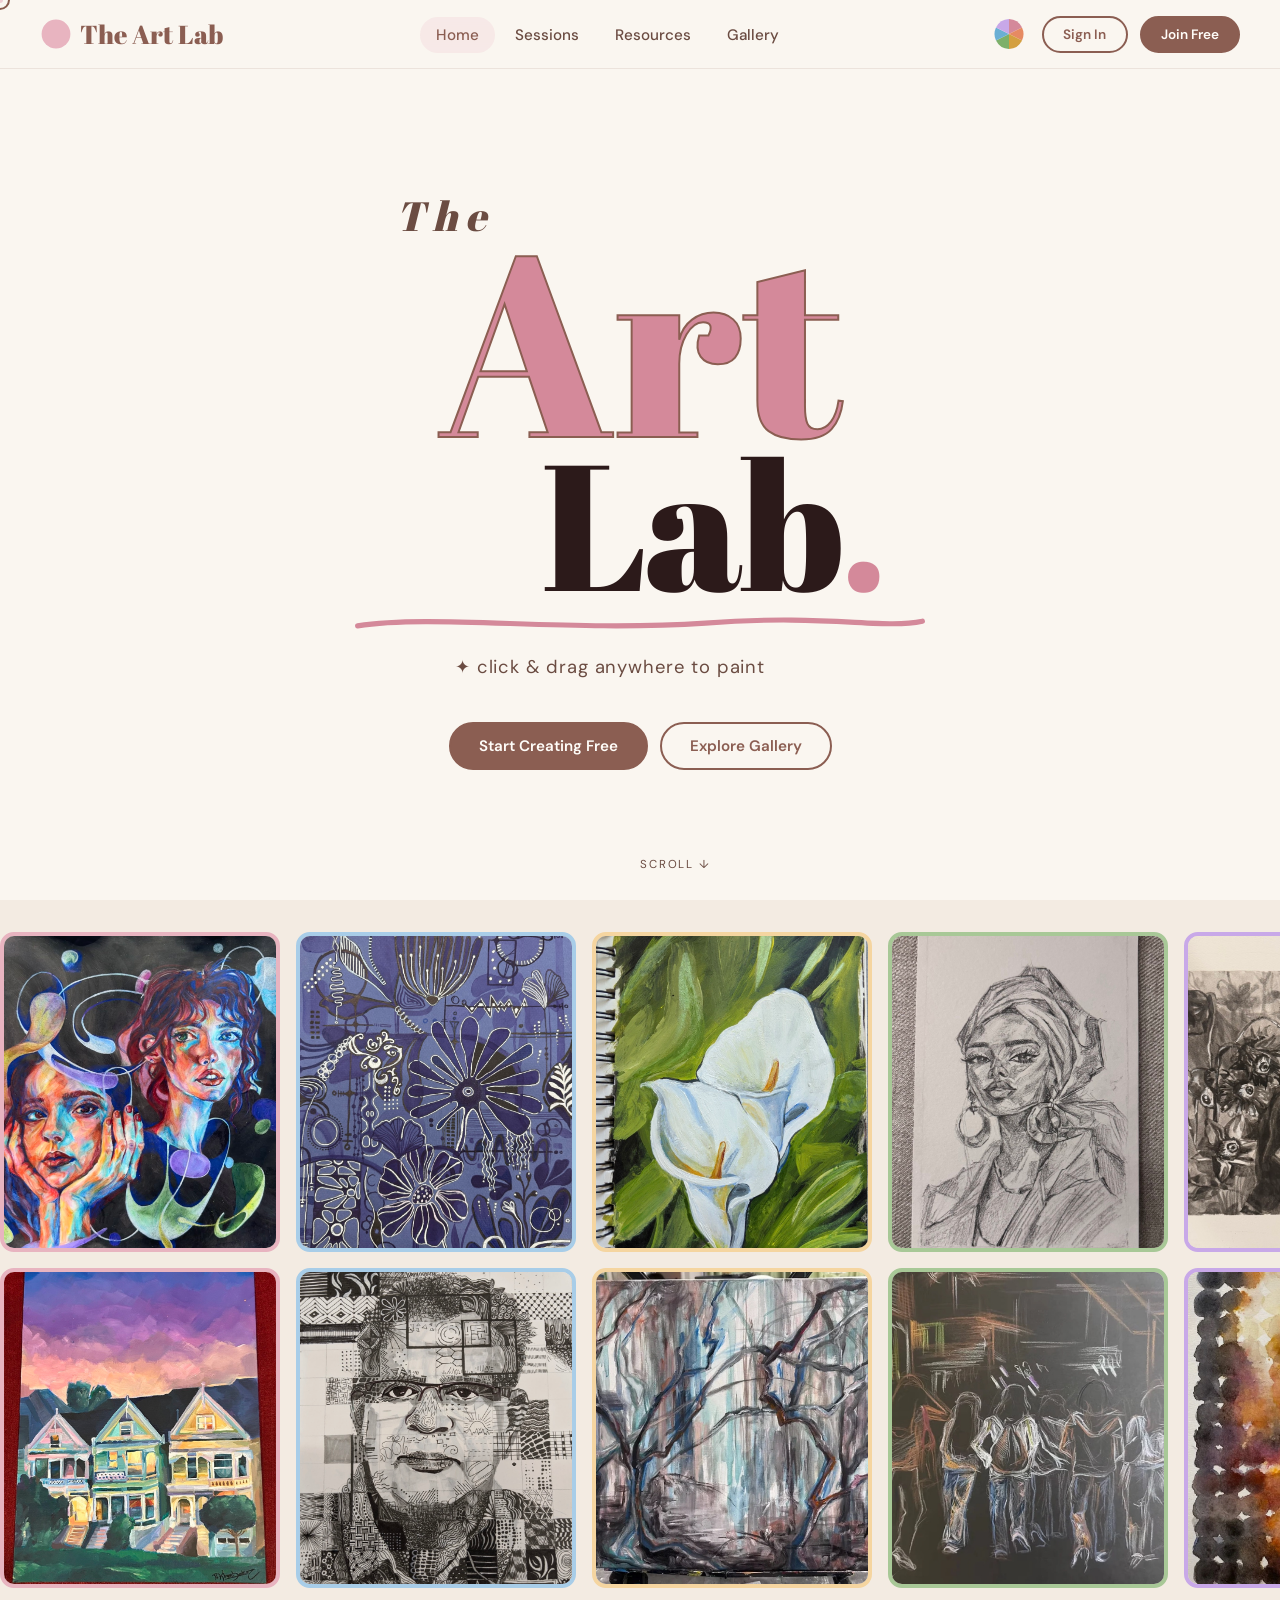
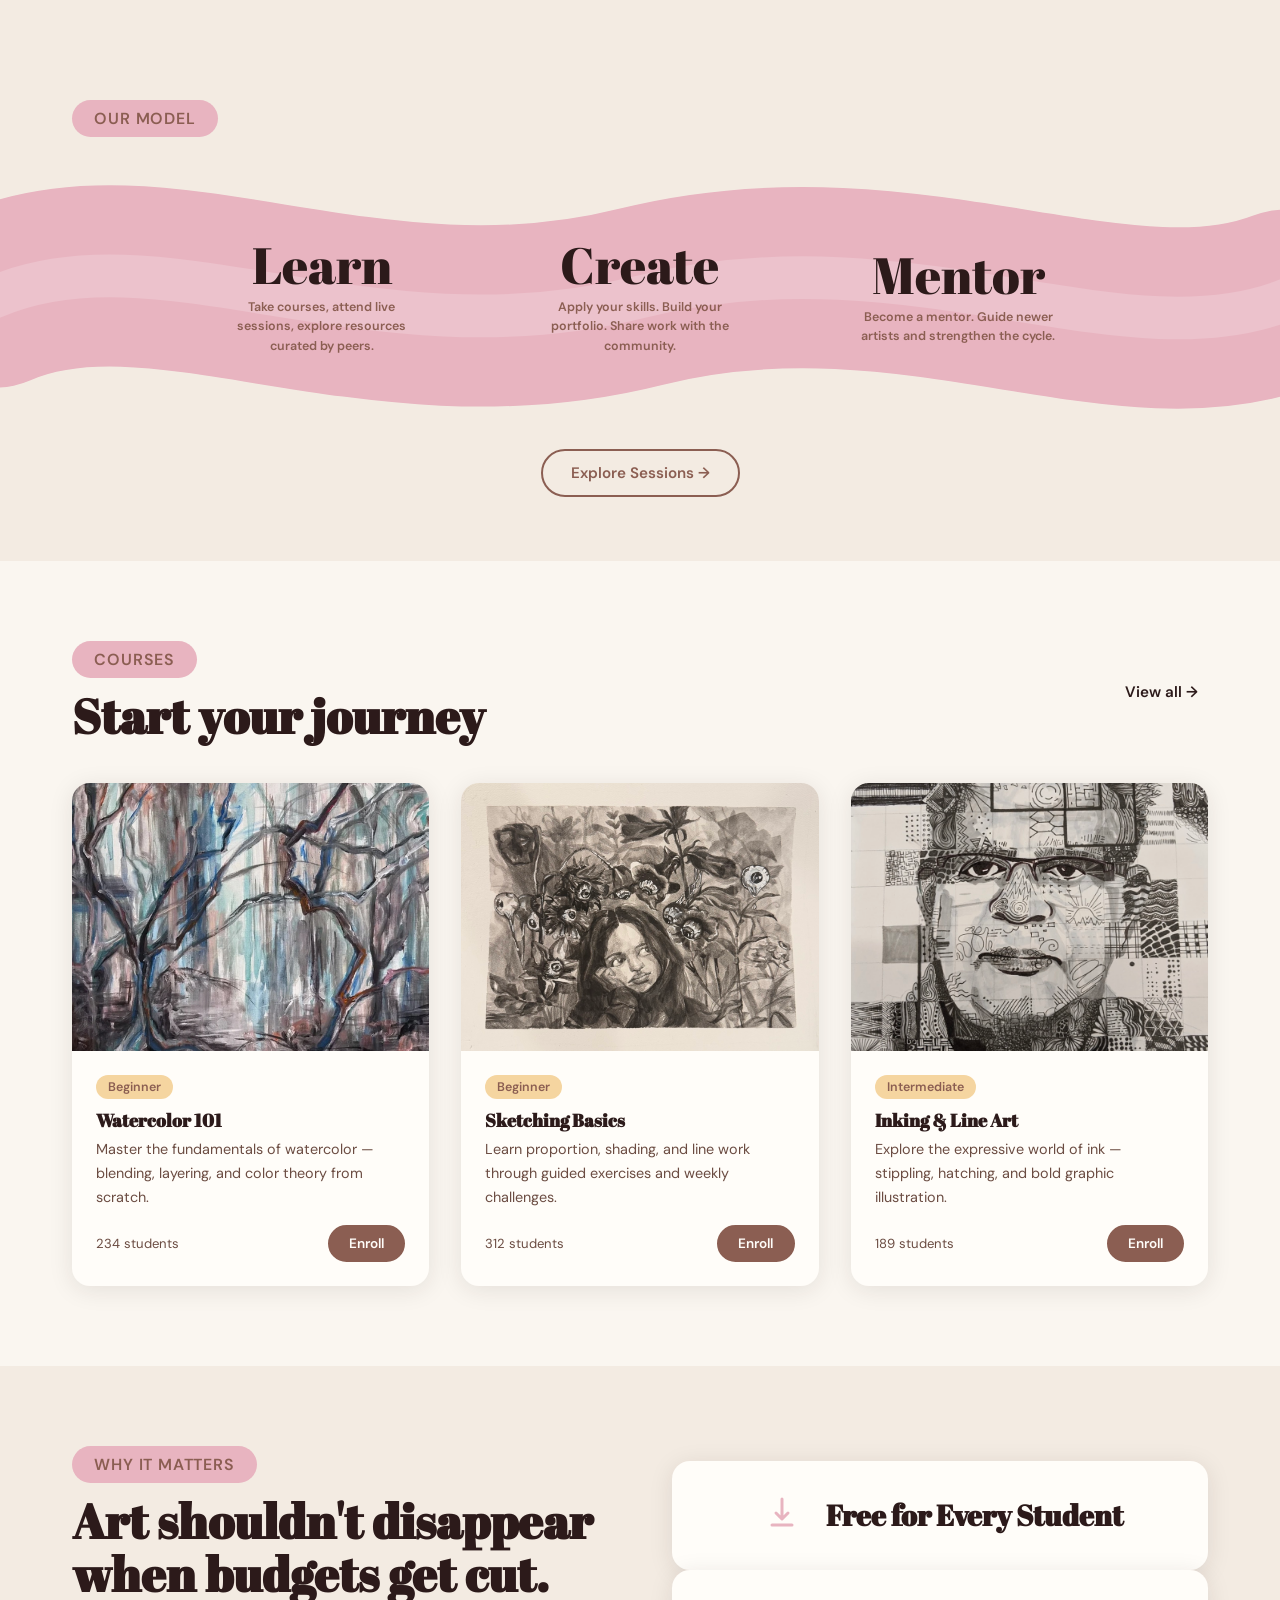
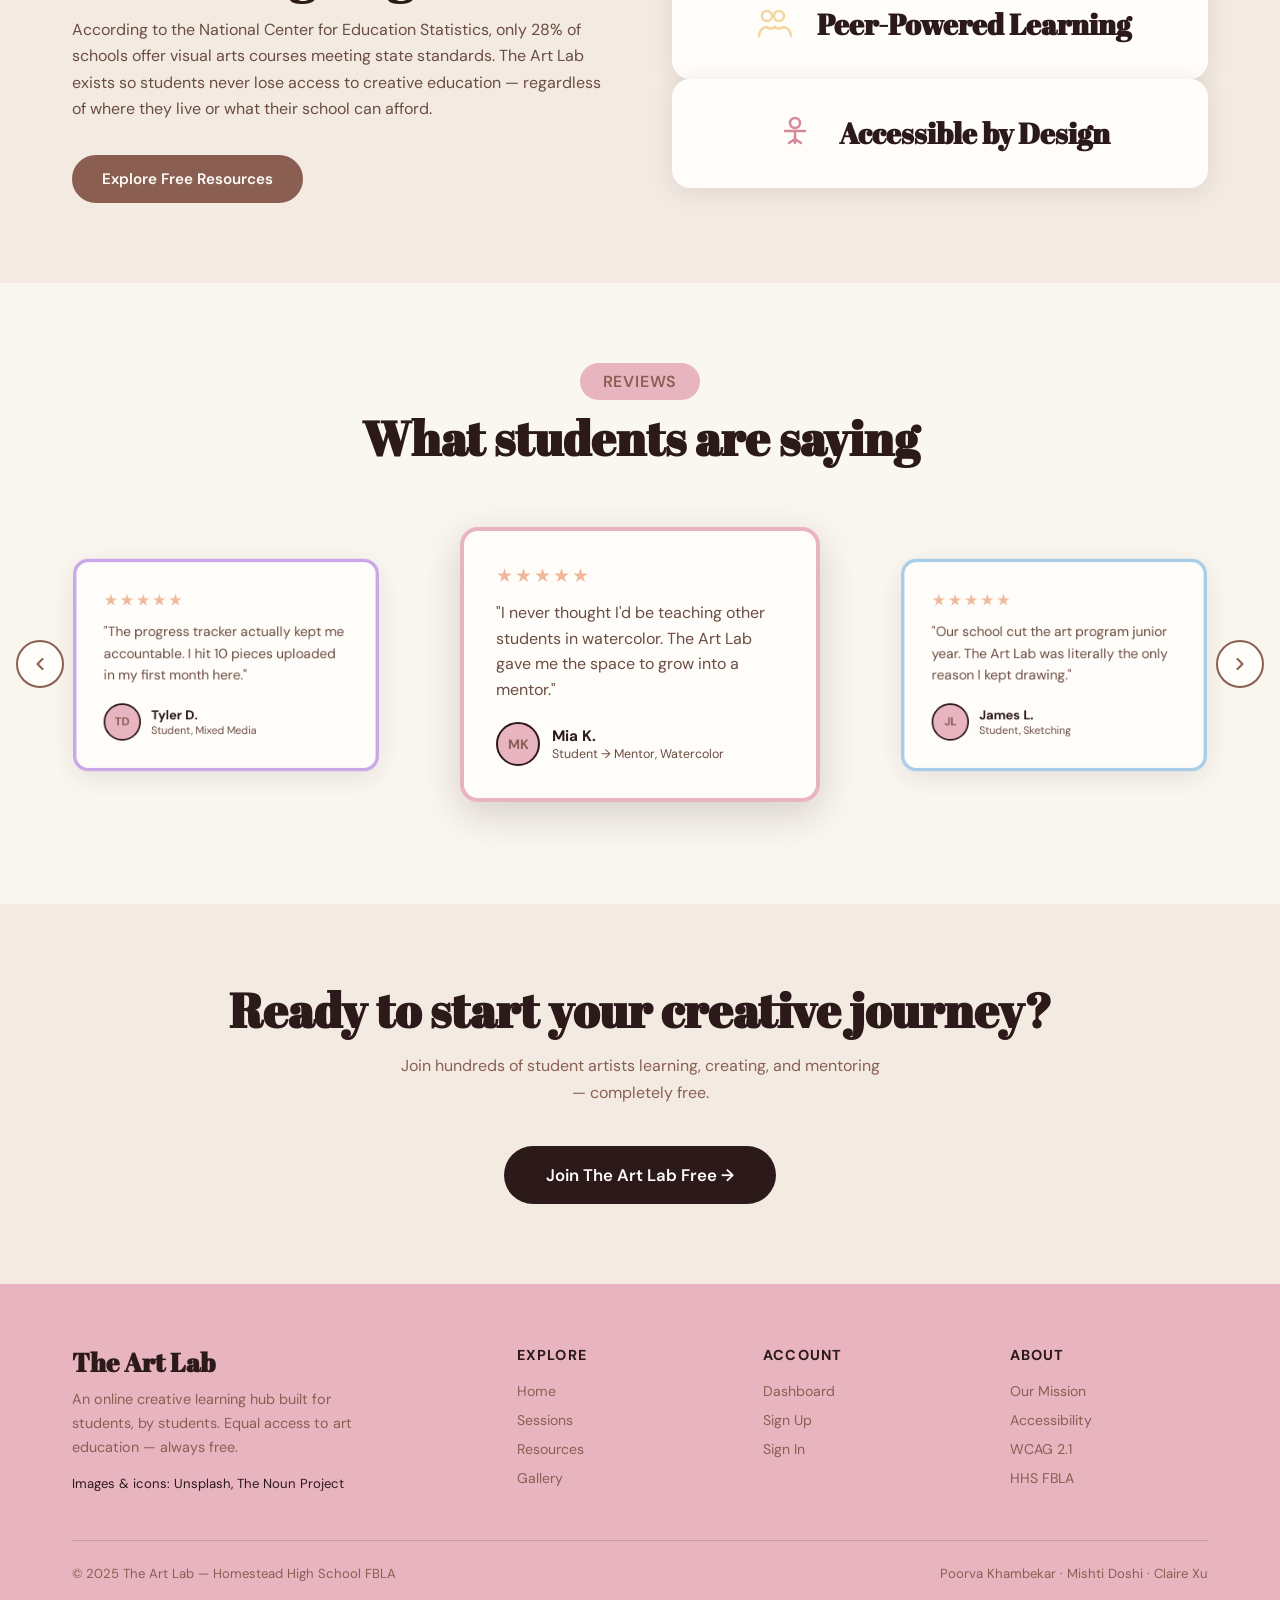
==== index.html @ 34f2368a "Major site overhaul: gallery, dashboard, sessions, accessibility - Gallery: Pinterest-style masonry " ====
<!DOCTYPE html>
<html lang="en">
<head>
  <meta charset="UTF-8" />
  <meta name="viewport" content="width=device-width, initial-scale=1.0" />
  <title>The Art Lab — Learn. Create. Mentor.</title>
  <link rel="icon" href="data:image/svg+xml,<svg xmlns='http://www.w3.org/2000/svg' viewBox='0 0 100 100'><circle cx='50' cy='50' r='45' fill='%23E8B4C0'/><circle cx='50' cy='50' r='28' fill='%23D4899A'/></svg>" />
  <link rel="preconnect" href="https://fonts.googleapis.com" />
  <link rel="preconnect" href="https://fonts.gstatic.com" crossorigin />
  <link href="https://fonts.googleapis.com/css2?family=Abril+Fatface&family=DM+Sans:ital,wght@0,400;0,500;0,600;0,700;1,400&display=swap" rel="stylesheet" />
  <link rel="stylesheet" href="css/style.css" />
</head>
<body>

<!-- Cursor -->
<div id="cursor"></div>
<div id="cursor-trail"></div>
<!-- Paint canvas -->
<canvas id="paintCanvas" aria-hidden="true" style="position:fixed;inset:0;width:100%;height:100%;pointer-events:none;z-index:500"></canvas>

<!-- ── NAV ─────────────────────────────────────────────────────────────── -->
<nav>
  <div class="nav-inner">
    <a href="index.html" class="nav-logo">
      <svg viewBox="0 0 40 40" fill="none"><circle cx="20" cy="20" r="18" fill="var(--primary)"/></svg>
      The Art Lab
    </a>
    <ul class="nav-links">
      <li><a href="index.html" class="active">Home</a></li>
      <li><a href="sessions.html">Sessions</a></li>
      <li><a href="resources.html">Resources</a></li>
      <li><a href="gallery.html">Gallery</a></li>
      <li><a href="dashboard.html">My Page</a></li>
    </ul>
    <div class="nav-right">
      <div style="position:relative;">
        <button class="palette-btn" id="paletteBtn" title="Choose your palette" style="display:flex;align-items:center;justify-content:center"><svg width="34" height="34" viewBox="0 0 34 34" fill="none"><path d="M17 2 A15 15 0 0 1 29.99 10.5 L17 17Z" fill="#D4899A"/><path d="M29.99 10.5 A15 15 0 0 1 29.99 23.5 L17 17Z" fill="#E68A62"/><path d="M29.99 23.5 A15 15 0 0 1 17 32 L17 17Z" fill="#D4A040"/><path d="M17 32 A15 15 0 0 1 4.01 23.5 L17 17Z" fill="#7DB06A"/><path d="M4.01 23.5 A15 15 0 0 1 4.01 10.5 L17 17Z" fill="#6AAFD4"/><path d="M4.01 10.5 A15 15 0 0 1 17 2 L17 17Z" fill="#C8A8E8"/></button>
        <div class="palette-popup" id="palettePopup">
          <div style="font-weight:700;font-size:0.85rem;color:var(--dark);margin-bottom:0.25rem;">Your Palette</div>
          <div class="palette-option active" data-palette="warm">
            <div class="palette-swatch" style="background:linear-gradient(135deg,#E8B4C0,#F5D5A0)"></div> Default
          </div>
          <div class="palette-option" data-palette="ocean">
            <div class="palette-swatch" style="background:linear-gradient(135deg,#A8CDE8,#C8E8F5)"></div> Cool
          </div>
          <div class="palette-option" data-palette="forest">
            <div class="palette-swatch" style="background:linear-gradient(135deg,#A8C897,#D0EDBB)"></div> Fresh
          </div>
          <div class="palette-option" data-palette="sunset">
            <div class="palette-swatch" style="background:linear-gradient(135deg,#F0B89A,#F9D8A8)"></div> Sunset
          </div>
          <div class="palette-option" data-palette="dark">
            <div class="palette-swatch" style="background:linear-gradient(135deg,#2C2C2C,#1A1A1A)"></div> Dark Mode
          </div>
          <div class="palette-option" data-palette="highcontrast">
            <div class="palette-swatch" style="background:linear-gradient(135deg,#0057B7,#FFD700)"></div> High Contrast
          </div>
        </div>
      </div>
      <div class="auth-area" id="authArea"></div>
    </div>
  </div>
</nav>

<!-- ── HERO ─────────────────────────────────────────────────────────────── -->
<section class="hero">
  <!-- Main title -->
  <div class="hero-stage">
<div class="hero-bigtitle">
      <span class="hw hw-the">The</span>
      <span class="hw hw-art">Art</span>
      <span class="hw hw-lab">Lab<span class="hw-dot">.</span></span>
    </div>
    <svg class="draw-line" viewBox="0 0 620 26" fill="none" aria-hidden="true">
      <path d="M8 17 C90 4,230 24,380 14 C510 4,570 21,612 12"
            stroke="var(--primary-d)" stroke-width="5.5" stroke-linecap="round"
            stroke-dasharray="660" stroke-dashoffset="660"/>
    </svg>
    <p class="hero-draw-hint">&#x2726; click &amp; drag anywhere to paint</p>
    <div class="hero-cta-row">
      <button class="btn btn-primary" onclick="openAuthModal('signup')">Start Creating Free</button>
      <a href="gallery.html" class="btn btn-outline">Explore Gallery</a>
    </div>
  </div>

  <div class="hero-scroll-hint">scroll &#x2193;</div>

</section>

<!-- ── ART STRIP ──────────────────────────────────────────────────────────── -->
<section class="art-strip-section">
  <!-- Row 1: 10 unique images + duplicates for seamless loop -->
  <div class="art-strip-row art-strip-row--left">
    <div class="art-strip-track">
      <div class="art-strip-item"><img src="images/two_faces.jpg" alt="artwork" loading="lazy"></div>
      <div class="art-strip-item"><img src="images/purple_piece2.jpg" alt="artwork" loading="lazy"></div>
      <div class="art-strip-item"><img src="images/art_5.jpg" alt="artwork" loading="lazy"></div>
      <div class="art-strip-item"><img src="images/art_16.jpg" alt="artwork" loading="lazy"></div>
      <div class="art-strip-item"><img src="images/pondering.jpg" alt="artwork" loading="lazy"></div>
      <div class="art-strip-item"><img src="images/screenshot_art_1.jpg" alt="artwork" loading="lazy"></div>
      <div class="art-strip-item"><img src="images/screenshot_art_2.jpg" alt="artwork" loading="lazy"></div>
      <div class="art-strip-item"><img src="images/screenshot_art_3.jpg" alt="artwork" loading="lazy"></div>
      <div class="art-strip-item"><img src="images/screenshot_art_4.jpg" alt="artwork" loading="lazy"></div>
      <div class="art-strip-item"><img src="images/screenshot_art_8.jpg" alt="artwork" loading="lazy"></div>
      <!-- seamless duplicates -->
      <div class="art-strip-item" aria-hidden="true"><img src="images/two_faces.jpg" alt="" loading="lazy"></div>
      <div class="art-strip-item" aria-hidden="true"><img src="images/purple_piece2.jpg" alt="" loading="lazy"></div>
      <div class="art-strip-item" aria-hidden="true"><img src="images/art_5.jpg" alt="" loading="lazy"></div>
      <div class="art-strip-item" aria-hidden="true"><img src="images/art_16.jpg" alt="" loading="lazy"></div>
      <div class="art-strip-item" aria-hidden="true"><img src="images/pondering.jpg" alt="" loading="lazy"></div>
      <div class="art-strip-item" aria-hidden="true"><img src="images/screenshot_art_1.jpg" alt="" loading="lazy"></div>
      <div class="art-strip-item" aria-hidden="true"><img src="images/screenshot_art_2.jpg" alt="" loading="lazy"></div>
      <div class="art-strip-item" aria-hidden="true"><img src="images/screenshot_art_3.jpg" alt="" loading="lazy"></div>
      <div class="art-strip-item" aria-hidden="true"><img src="images/screenshot_art_4.jpg" alt="" loading="lazy"></div>
      <div class="art-strip-item" aria-hidden="true"><img src="images/screenshot_art_8.jpg" alt="" loading="lazy"></div>
    </div>
  </div>
  <!-- Row 2: 10 different images + duplicates for seamless loop -->
  <div class="art-strip-row art-strip-row--right">
    <div class="art-strip-track">
      <div class="art-strip-item"><img src="images/art_8.jpg" alt="artwork" loading="lazy"></div>
      <div class="art-strip-item"><img src="images/art_9.jpg" alt="artwork" loading="lazy"></div>
      <div class="art-strip-item"><img src="images/download.jpg" alt="artwork" loading="lazy"></div>
      <div class="art-strip-item"><img src="images/download_copy.jpg" alt="artwork" loading="lazy"></div>
      <div class="art-strip-item"><img src="images/download_copy_2.jpg" alt="artwork" loading="lazy"></div>
      <div class="art-strip-item"><img src="images/download_copy_3.jpg" alt="artwork" loading="lazy"></div>
      <div class="art-strip-item"><img src="images/7HY8UnRSTUqIotWMTw0-eg.jpg" alt="artwork" loading="lazy"></div>
      <div class="art-strip-item"><img src="images/screenshot_art_5.jpg" alt="artwork" loading="lazy"></div>
      <div class="art-strip-item"><img src="images/screenshot_art_6.jpg" alt="artwork" loading="lazy"></div>
      <div class="art-strip-item"><img src="images/screenshot_art_7.jpg" alt="artwork" loading="lazy"></div>
      <!-- seamless duplicates -->
      <div class="art-strip-item" aria-hidden="true"><img src="images/art_8.jpg" alt="" loading="lazy"></div>
      <div class="art-strip-item" aria-hidden="true"><img src="images/art_9.jpg" alt="" loading="lazy"></div>
      <div class="art-strip-item" aria-hidden="true"><img src="images/download.jpg" alt="" loading="lazy"></div>
      <div class="art-strip-item" aria-hidden="true"><img src="images/download_copy.jpg" alt="" loading="lazy"></div>
      <div class="art-strip-item" aria-hidden="true"><img src="images/download_copy_2.jpg" alt="" loading="lazy"></div>
      <div class="art-strip-item" aria-hidden="true"><img src="images/download_copy_3.jpg" alt="" loading="lazy"></div>
      <div class="art-strip-item" aria-hidden="true"><img src="images/7HY8UnRSTUqIotWMTw0-eg.jpg" alt="" loading="lazy"></div>
      <div class="art-strip-item" aria-hidden="true"><img src="images/screenshot_art_5.jpg" alt="" loading="lazy"></div>
      <div class="art-strip-item" aria-hidden="true"><img src="images/screenshot_art_6.jpg" alt="" loading="lazy"></div>
      <div class="art-strip-item" aria-hidden="true"><img src="images/screenshot_art_7.jpg" alt="" loading="lazy"></div>
    </div>
  </div>
</section>

<!-- ── LEARN CREATE MENTOR ────────────────────────────────────────────────── -->
<section class="cycle-section">
  <div class="container">
    <div class="section-tag lcm-tag">Our Model</div>
    <div class="lcm-scene" id="lcmScene">
      <svg class="lcm-brush" viewBox="0 0 1200 210" preserveAspectRatio="none" fill="none">
        <path class="brush-path"
              d="M-5 105 C150 38,350 168,600 105 C850 42,1050 168,1205 108"
              stroke="var(--primary)" stroke-width="170" stroke-linecap="round"
              stroke-dasharray="1660" stroke-dashoffset="1660"/>
        <path class="brush-path brush-hi"
              d="M-5 105 C150 38,350 168,600 105 C850 42,1050 168,1205 108"
              stroke="rgba(255,255,255,0.18)" stroke-width="40" stroke-linecap="round"
              stroke-dasharray="1660" stroke-dashoffset="1660"/>
      </svg>
      <div class="lcm-overlay">
        <div class="lcm-item" style="--wi:0">
          <span class="lcm-label">Learn</span>
          <p>Take courses, attend live sessions, explore resources curated by peers.</p>
        </div>
        <div class="lcm-item" style="--wi:1">
          <span class="lcm-label">Create</span>
          <p>Apply your skills. Build your portfolio. Share work with the community.</p>
        </div>
        <div class="lcm-item" style="--wi:2">
          <span class="lcm-label">Mentor</span>
          <p>Become a mentor. Guide newer artists and strengthen the cycle.</p>
        </div>
      </div>
    </div>
    <div class="text-center lcm-btn-row">
      <a href="sessions.html" class="btn btn-outline lcm-btn">Explore Sessions →</a>
    </div>
  </div>
</section>

<!-- ── FEATURED COURSES ───────────────────────────────────────────────────── -->
<section class="section">
  <div class="container">
    <div class="flex-between" style="margin-bottom:2.5rem;">
      <div>
        <div class="section-tag">Courses</div>
        <h2 class="reveal">Start your journey</h2>
      </div>
      <a href="resources.html" class="btn btn-ghost reveal">View all →</a>
    </div>
    <div class="grid-3">
      <div class="card reveal">
        <div class="card-img-placeholder"><img src="images/download.jpg" alt="Watercolor" style="width:100%;height:100%;object-fit:cover;display:block;"></div>
        <div class="card-body">
          <span class="card-tag">Beginner</span>
          <h3>Watercolor 101</h3>
          <p>Master the fundamentals of watercolor — blending, layering, and color theory from scratch.</p>
          <div class="card-meta">
            <span>234 students</span>
            <a href="resources.html" class="btn btn-primary btn-sm">Enroll</a>
          </div>
        </div>
      </div>
      <div class="card reveal">
        <div class="card-img-placeholder"><img src="images/pondering.jpg" alt="Sketching" style="width:100%;height:100%;object-fit:cover;display:block;"></div>
        <div class="card-body">
          <span class="card-tag">Beginner</span>
          <h3>Sketching Basics</h3>
          <p>Learn proportion, shading, and line work through guided exercises and weekly challenges.</p>
          <div class="card-meta">
            <span>312 students</span>
            <a href="resources.html" class="btn btn-primary btn-sm">Enroll</a>
          </div>
        </div>
      </div>
      <div class="card reveal">
        <div class="card-img-placeholder"><img src="images/art_9.jpg" alt="Inking" style="width:100%;height:100%;object-fit:cover;display:block;"></div>
        <div class="card-body">
          <span class="card-tag">Intermediate</span>
          <h3>Inking & Line Art</h3>
          <p>Explore the expressive world of ink — stippling, hatching, and bold graphic illustration.</p>
          <div class="card-meta">
            <span>189 students</span>
            <a href="resources.html" class="btn btn-primary btn-sm">Enroll</a>
          </div>
        </div>
      </div>
    </div>
  </div>
</section>

<!-- ── IMPACT BANNER ──────────────────────────────────────────────────────── -->
<section class="section" style="background:var(--bg2);">
  <div class="container">
    <div class="grid-2" style="align-items:center;gap:4rem;">
      <div class="reveal">
        <div class="section-tag">Why It Matters</div>
        <h2>Art shouldn't disappear when budgets get cut.</h2>
        <p style="margin-top:1rem;margin-bottom:2rem;">According to the National Center for Education Statistics, only 28% of schools offer visual arts courses meeting state standards. The Art Lab exists so students never lose access to creative education — regardless of where they live or what their school can afford.</p>
        <a href="resources.html" class="btn btn-primary">Explore Free Resources</a>
      </div>
      <div class="reveal" style="display:grid;gap:1.5rem;">
        <div class="card feature-pill">
          <div class="feature-icon">
            <svg width="48" height="48" viewBox="0 0 48 48" fill="none"><path d="M24 10v18M18 24l6 6 6-6" stroke="var(--primary)" stroke-width="3" stroke-linecap="round" stroke-linejoin="round"/><line x1="14" y1="36" x2="34" y2="36" stroke="var(--primary)" stroke-width="3" stroke-linecap="round"/></svg>
          </div>
          <h3>Free for Every Student</h3>
        </div>
        <div class="card feature-pill">
          <div class="feature-icon">
            <svg width="48" height="48" viewBox="0 0 48 48" fill="none"><circle cx="18" cy="18" r="5" stroke="#F5D5A0" stroke-width="2.5"/><circle cx="30" cy="18" r="5" stroke="#F5D5A0" stroke-width="2.5"/><path d="M10 38c0-5 4-9 8-9 2 2 6 2 8 0h0c2 2 6 2 8 0 4 0 8 4 8 9" stroke="#F5D5A0" stroke-width="2.5" stroke-linecap="round"/></svg>
          </div>
          <h3>Peer-Powered Learning</h3>
        </div>
        <div class="card feature-pill">
          <div class="feature-icon">
            <svg width="48" height="48" viewBox="0 0 48 48" fill="none"><circle cx="24" cy="16" r="5" stroke="var(--primary-d)" stroke-width="2.5"/><path d="M14 24h20M24 24v12M18 36l6-4 6 4" stroke="var(--primary-d)" stroke-width="2.5" stroke-linecap="round" stroke-linejoin="round"/></svg>
          </div>
          <h3>Accessible by Design</h3>
        </div>
      </div>
    </div>
  </div>
</section>

<!-- ── TESTIMONIALS ───────────────────────────────────────────────────────── -->
<section class="section testimonials">
  <div class="container text-center">
    <div class="section-tag">Reviews</div>
    <h2>What students are saying</h2>
  </div>
  <div class="testi-carousel">
    <button class="testi-arrow testi-arrow--left" id="testiPrev" aria-label="Previous">
      <svg width="20" height="20" viewBox="0 0 24 24" fill="none" stroke="currentColor" stroke-width="2.5" stroke-linecap="round" stroke-linejoin="round"><path d="M15 18l-6-6 6-6"/></svg>
    </button>
    <div class="testi-stage" id="testiStage">
      <div class="testi-card" data-border="#E8B4C0">
        <div class="testi-stars">&#9733;&#9733;&#9733;&#9733;&#9733;</div>
        <p>"I never thought I'd be teaching other students in watercolor. The Art Lab gave me the space to grow into a mentor."</p>
        <div class="testi-author">
          <div class="testi-avatar">MK</div>
          <div><div class="testi-name">Mia K.</div><div class="testi-role">Student &rarr; Mentor, Watercolor</div></div>
        </div>
      </div>
      <div class="testi-card" data-border="#A8CDE8">
        <div class="testi-stars">&#9733;&#9733;&#9733;&#9733;&#9733;</div>
        <p>"Our school cut the art program junior year. The Art Lab was literally the only reason I kept drawing."</p>
        <div class="testi-author">
          <div class="testi-avatar">JL</div>
          <div><div class="testi-name">James L.</div><div class="testi-role">Student, Sketching</div></div>
        </div>
      </div>
      <div class="testi-card" data-border="#F5D5A0">
        <div class="testi-stars">&#9733;&#9733;&#9733;&#9733;&#9734;</div>
        <p>"The gallery feature made me feel like a real artist — seeing my work up there and getting likes was so motivating."</p>
        <div class="testi-author">
          <div class="testi-avatar">PR</div>
          <div><div class="testi-name">Priya R.</div><div class="testi-role">Student, Digital Art</div></div>
        </div>
      </div>
      <div class="testi-card" data-border="#A8C897">
        <div class="testi-stars">&#9733;&#9733;&#9733;&#9733;&#9733;</div>
        <p>"Booking a 1-on-1 session with my mentor changed everything. She saw what I was struggling with immediately."</p>
        <div class="testi-author">
          <div class="testi-avatar">SB</div>
          <div><div class="testi-name">Sofia B.</div><div class="testi-role">Student, Illustration</div></div>
        </div>
      </div>
      <div class="testi-card" data-border="#C8A8E8">
        <div class="testi-stars">&#9733;&#9733;&#9733;&#9733;&#9733;</div>
        <p>"The progress tracker actually kept me accountable. I hit 10 pieces uploaded in my first month here."</p>
        <div class="testi-author">
          <div class="testi-avatar">TD</div>
          <div><div class="testi-name">Tyler D.</div><div class="testi-role">Student, Mixed Media</div></div>
        </div>
      </div>
    </div>
    <button class="testi-arrow testi-arrow--right" id="testiNext" aria-label="Next">
      <svg width="20" height="20" viewBox="0 0 24 24" fill="none" stroke="currentColor" stroke-width="2.5" stroke-linecap="round" stroke-linejoin="round"><path d="M9 18l6-6-6-6"/></svg>
    </button>
  </div>
  <script>
  (() => {
    const stage = document.getElementById('testiStage');
    const cards = [...stage.querySelectorAll('.testi-card')];
    const n = cards.length;
    let active = 0;

    function layout() {
      cards.forEach((c, i) => {
        let offset = ((i - active) % n + n) % n;
        if (offset > Math.floor(n / 2)) offset -= n;
        c.style.borderColor = c.dataset.border;
        c.classList.remove('testi-center', 'testi-side', 'testi-hidden');
        if (offset === 0) {
          c.classList.add('testi-center');
          c.style.transform = 'translateX(0) scale(1)';
          c.style.opacity = '1';
          c.style.zIndex = '3';
        } else if (offset === -1) {
          c.classList.add('testi-side');
          c.style.transform = 'translateX(-115%) scale(0.85)';
          c.style.opacity = '1';
          c.style.zIndex = '2';
        } else if (offset === 1) {
          c.classList.add('testi-side');
          c.style.transform = 'translateX(115%) scale(0.85)';
          c.style.opacity = '1';
          c.style.zIndex = '2';
        } else {
          c.classList.add('testi-hidden');
          c.style.transform = offset < 0 ? 'translateX(-200%) scale(0.7)' : 'translateX(200%) scale(0.7)';
          c.style.opacity = '0';
          c.style.zIndex = '1';
        }
      });
    }
    layout();

    document.getElementById('testiNext').addEventListener('click', () => {
      active = (active + 1) % n;
      layout();
    });
    document.getElementById('testiPrev').addEventListener('click', () => {
      active = (active - 1 + n) % n;
      layout();
    });
  })();
  </script>
</section>

<!-- ── CTA ────────────────────────────────────────────────────────────────── -->
<section class="section text-center" style="background:var(--bg2);color:var(--dark);">
  <div class="container">
    <h2 style="color:var(--dark);margin-bottom:1rem;">Ready to start your creative journey?</h2>
    <p style="color:var(--accent);margin-bottom:2.5rem;max-width:480px;margin-left:auto;margin-right:auto;">Join hundreds of student artists learning, creating, and mentoring — completely free.</p>
    <button class="btn btn-lg" style="background:var(--dark);color:var(--white);" onclick="openAuthModal('signup')">Join The Art Lab Free →</button>
  </div>
</section>

<!-- ── FOOTER ─────────────────────────────────────────────────────────────── -->
<footer>
  <div class="container">
    <div class="footer-grid">
      <div class="footer-brand">
        <h3>The Art Lab</h3>
        <p>An online creative learning hub built for students, by students. Equal access to art education — always free.</p>
        <div style="margin-top:1rem;font-size:0.82rem;">Images & icons: Unsplash, The Noun Project</div>
      </div>
      <div class="footer-col">
        <h4>Explore</h4>
        <ul>
          <li><a href="index.html">Home</a></li>
          <li><a href="sessions.html">Sessions</a></li>
          <li><a href="resources.html">Resources</a></li>
          <li><a href="gallery.html">Gallery</a></li>
        </ul>
      </div>
      <div class="footer-col">
        <h4>Account</h4>
        <ul>
          <li><a href="dashboard.html">Dashboard</a></li>
          <li><a href="#" onclick="openAuthModal('signup')">Sign Up</a></li>
          <li><a href="#" onclick="openAuthModal('login')">Sign In</a></li>
        </ul>
      </div>
      <div class="footer-col">
        <h4>About</h4>
        <ul>
          <li><a href="#">Our Mission</a></li>
          <li><a href="#">Accessibility</a></li>
          <li><a href="#">WCAG 2.1</a></li>
          <li><a href="#">HHS FBLA</a></li>
        </ul>
      </div>
    </div>
    <div class="footer-bottom">
      <span>© 2025 The Art Lab — Homestead High School FBLA</span>
      <span>Poorva Khambekar · Mishti Doshi · Claire Xu</span>
    </div>
  </div>
</footer>

<!-- ── AUTH MODAL ─────────────────────────────────────────────────────────── -->
<div class="modal-overlay" id="authModal">
  <div class="modal">
    <button class="modal-close" onclick="closeAuthModal()">✕</button>
    <div class="modal-header">
      
      <h2>The Art Lab</h2>
      <p>Create, learn, and grow with a community of student artists.</p>
    </div>
    <div class="modal-body">
      <div class="modal-tabs">
        <div class="modal-tab active" data-tab="login" onclick="switchTab('login')">Sign In</div>
        <div class="modal-tab" data-tab="signup" onclick="switchTab('signup')">Join Free</div>
      </div>
      <!-- Login -->
      <div class="modal-tab-content active" id="loginForm">
        <div id="loginError" style="color:#C0392B;font-size:0.85rem;margin-bottom:1rem;display:none;"></div>
        <form onsubmit="handleLogin(event)">
          <div class="form-group">
            <label>Email</label>
            <input type="email" id="loginEmail" class="form-control" placeholder="you@example.com" required />
          </div>
          <div class="form-group">
            <label>Password</label>
            <input type="password" id="loginPassword" class="form-control" placeholder="Your password" required />
          </div>
          <button type="submit" class="btn btn-primary btn-full">Sign In →</button>
        </form>
        <div style="text-align:center;margin-top:1rem;font-size:0.88rem;color:var(--mid);">
          No account? <a href="#" onclick="switchTab('signup')" style="color:var(--accent);font-weight:600;">Join free</a>
        </div>
      </div>
      <!-- Signup -->
      <div class="modal-tab-content" id="signupForm">
        <div id="signupError" style="color:#C0392B;font-size:0.85rem;margin-bottom:1rem;display:none;"></div>
        <div style="margin-bottom:1.25rem;">
          <label style="display:block;font-weight:600;font-size:0.88rem;color:var(--dark);margin-bottom:0.5rem;">I am a...</label>
          <div class="role-select">
            <div class="role-option selected" data-role="student" onclick="selectRole('student')">
              Student
            </div>
            <div class="role-option" data-role="mentor" onclick="selectRole('mentor')">
              Mentor
            </div>
          </div>
        </div>
        <form onsubmit="handleSignup(event)">
          <div class="form-row">
            <div class="form-group">
              <label>First Name</label>
              <input type="text" id="signupFirst" class="form-control" placeholder="First" required />
            </div>
            <div class="form-group">
              <label>Last Name</label>
              <input type="text" id="signupLast" class="form-control" placeholder="Last" required />
            </div>
          </div>
          <div class="form-group">
            <label>Email</label>
            <input type="email" id="signupEmail" class="form-control" placeholder="you@example.com" required />
          </div>
          <div class="form-group">
            <label>Password</label>
            <input type="password" id="signupPassword" class="form-control" placeholder="Create a password" required />
          </div>
          <button type="submit" class="btn btn-primary btn-full">Create My Account →</button>
        </form>
      </div>
    </div>
  </div>
</div>

<script src="js/auth.js"></script>
<!-- AVATAR MODAL -->
<div class="avatar-modal-overlay" id="avatarModal">
  <div class="avatar-modal">
    <button class="av-modal-close" onclick="closeAvatarModal()">✕</button>
    <div class="avatar-modal-header">
      <h3>Draw your avatar</h3>
      <p>Doodle your face — it becomes your profile picture!</p>
    </div>
    <div class="avatar-canvas-wrap">
      <canvas id="faceCanvas"></canvas>
    </div>
    <div class="avatar-tools" style="flex-direction:column;gap:0.6rem">
      <div style="display:flex;gap:0.5rem;align-items:center;justify-content:center">
        <button class="av-color active" data-color="#2C1A1A" style="background:#2C1A1A" title="Black"></button>
        <button class="av-color" data-color="#8B5E52" style="background:#8B5E52" title="Brown"></button>
        <button class="av-color" data-color="#FF4D6D" style="background:#FF4D6D" title="Red"></button>
        <button class="av-color" data-color="#27AE60" style="background:#27AE60" title="Green"></button>
        <button class="av-color" data-color="#3A6B8B" style="background:#3A6B8B" title="Blue"></button>
        <button class="av-color" data-color="#E8B4C0" style="background:#E8B4C0;border:2px solid #8B5E52" title="Pink"></button>
        <button class="av-color" data-color="#F5D5A0" style="background:#F5D5A0;border:2px solid #8B5E52" title="Skin"></button>
      </div>
      <div style="display:flex;gap:0.5rem;align-items:center;justify-content:center">
        <button class="av-tool-btn" data-mode="erase">Erase</button>
        <button class="av-tool-btn" id="avClear">Clear</button>
      </div>
    </div>
    <div class="avatar-modal-footer">
      <button class="btn btn-outline" onclick="closeAvatarModal()" style="flex:1">Cancel</button>
      <button class="btn btn-primary" id="avSave" style="flex:1">Save Avatar</button>
    </div>
  </div>
</div>

<script src="js/main.js"></script>
<script>
  document.addEventListener('DOMContentLoaded', () => {
    initAuthUI();
  });
</script>
</body>
</html>
---- css/style.css ----
/* ─── PALETTE VARIABLES ─────────────────────────────────────────────────── */
:root {
  --bg:        #FAF6F0;
  --bg2:       #F3EBE2;
  --primary:   #E8B4C0;
  --primary-d: #D4899A;
  --accent:    #8B5E52;
  --accent2:   #C4876E;
  --dark:      #2C1A1A;
  --mid:       #6B4C42;
  --highlight: #F5D5A0;
  --white:     #FFFDF9;
  --card:      #FFFDF9;
  --shadow:    rgba(44,26,26,0.10);
  --radius:    18px;
  --radius-sm: 10px;
  --transition: 0.3s cubic-bezier(0.4,0,0.2,1);
}

/* Palette themes */
[data-palette="ocean"] {
  --bg:#F0F6FA; --bg2:#E2EDF5; --primary:#A8CDE8; --primary-d:#6AAFD4;
  --accent:#3A6B8B; --accent2:#5B96B8; --dark:#1A2C38; --mid:#3E6A82;
  --highlight:#C8E8F5; --card:#F8FCFF;
}
[data-palette="forest"] {
  --bg:#F2F6EE; --bg2:#E8F0E0; --primary:#A8C897; --primary-d:#7DB06A;
  --accent:#4A7A52; --accent2:#6CA070; --dark:#1A2C1C; --mid:#3E6A46;
  --highlight:#D0EDBB; --card:#F6FAF4;
}
[data-palette="sunset"] {
  --bg:#FDF6F0; --bg2:#F7EBDF; --primary:#F0B89A; --primary-d:#E68A62;
  --accent:#B85A28; --accent2:#D4783E; --dark:#2C1808; --mid:#7A3E1C;
  --highlight:#F9D8A8; --card:#FFFAF6;
}
[data-palette="dark"] {
  --bg:#1A1A1A; --bg2:#252525; --primary:#D4899A; --primary-d:#C06A7E;
  --accent:#E8B4C0; --accent2:#D4A08A; --dark:#F0E8E2; --mid:#B0A098;
  --highlight:#8B6E5A; --card:#2C2C2C; --shadow:rgba(0,0,0,0.3);
  --white:#F0E8E2;
}
[data-palette="dark"] nav {
  background: rgba(26,26,26,0.95);
  border-bottom-color: rgba(255,255,255,0.08);
}
[data-palette="highcontrast"] {
  --bg:#FFFFF0; --bg2:#FFFDE6; --primary:#0057B7; --primary-d:#003D80;
  --accent:#1A1A1A; --accent2:#333333; --dark:#000000; --mid:#333333;
  --highlight:#FFD700; --card:#FFFFFF; --shadow:rgba(0,0,0,0.2);
  --white:#FFFFFF;
}
[data-palette="highcontrast"] nav {
  background: rgba(255,255,240,0.98);
  border-bottom: 2px solid #000;
}

/* ─── RESET & BASE ──────────────────────────────────────────────────────── */
*, *::before, *::after { box-sizing: border-box; margin: 0; padding: 0; }

html { scroll-behavior: smooth; }

body {
  font-family: 'DM Sans', 'Helvetica Neue', Arial, sans-serif;
  background: var(--bg);
  color: var(--dark);
  cursor: none;
  min-height: 100vh;
  overflow-x: hidden;
  user-select: none;
  -webkit-user-select: none;
}

/* Custom cursor */
#cursor {
  width: 20px; height: 20px;
  border: 2.5px solid var(--accent);
  border-radius: 50%;
  position: fixed;
  pointer-events: none;
  z-index: 99999;
  transform: translate(-50%,-50%);
  transition: width 0.15s, height 0.15s, border-radius 0.15s, background 0.15s;
  mix-blend-mode: multiply;
}
#cursor.pressed {
  width: 12px; height: 12px;
  background: var(--accent2);
  border-color: var(--accent2);
}
#cursor-trail {
  width: 6px; height: 6px;
  background: var(--primary);
  border-radius: 50%;
  position: fixed;
  pointer-events: none;
  z-index: 99998;
  transform: translate(-50%,-50%);
  opacity: 0.6;
  transition: 0.12s ease;
}
a, button, [role="button"], input, select, textarea { cursor: none; }
input, select, textarea { user-select: text; -webkit-user-select: text; }


/* ── Artsy Hero Title ────────────────────────────────────────────────── */
.hero-title {
  display: flex; flex-direction: column; gap: 0;
  margin-bottom: 1.5rem;
  animation: fadeUp 0.6s 0.1s ease both;
}
.title-the {
  font-family: 'DM Sans', sans-serif;
  font-size: clamp(0.9rem, 2vw, 1.2rem);
  font-weight: 400; font-style: italic;
  color: var(--mid); letter-spacing: 0.2em;
  text-transform: uppercase; margin-bottom: -0.1em;
}
.title-art-wrap { position: relative; display: inline-block; }
.title-art {
  font-family: 'Abril Fatface', serif;
  font-size: clamp(4rem, 10vw, 7.5rem);
  line-height: 0.9;
  background: linear-gradient(135deg, var(--accent) 0%, var(--accent2) 55%, var(--primary-d) 100%);
  -webkit-background-clip: text; -webkit-text-fill-color: transparent;
  background-clip: text; display: inline-block;
}
.title-brushstroke { display: block; width: 110%; margin-top: -0.15em; margin-left: -2%; opacity: 0.65; }
.title-lab {
  font-family: 'Abril Fatface', serif;
  font-size: clamp(2.2rem, 6vw, 4.5rem);
  line-height: 1; color: var(--dark); letter-spacing: -0.02em;
  display: flex; align-items: center; gap: 0.15em;
}
.title-lab-dot {
  width: 0.22em; height: 0.22em; border-radius: 50%;
  background: var(--primary-d); display: inline-block;
  margin-bottom: 0.12em; flex-shrink: 0;
}

/* ─── TYPOGRAPHY ────────────────────────────────────────────────────────── */
h1,h2,h3,h4 {
  font-family: 'Abril Fatface', 'Georgia', serif;
  line-height: 1.1;
  color: var(--dark);
}
h1 { font-size: clamp(2.4rem, 6vw, 4.5rem); }
h2 { font-size: clamp(1.8rem, 4vw, 3rem); }
h3 { font-size: clamp(1.2rem, 2.5vw, 1.8rem); }
h4 { font-size: 1.1rem; }

p { line-height: 1.65; color: var(--mid); }
a { text-decoration: none; color: inherit; }

/* ─── LAYOUT HELPERS ────────────────────────────────────────────────────── */
.container { max-width: 1200px; margin: 0 auto; padding: 0 2rem; }
.section { padding: 5rem 0; }
.section-sm { padding: 3rem 0; }
.flex { display: flex; }
.flex-center { display: flex; align-items: center; justify-content: center; }
.flex-between { display: flex; align-items: center; justify-content: space-between; }
.grid-2 { display: grid; grid-template-columns: 1fr 1fr; gap: 2rem; }
.grid-3 { display: grid; grid-template-columns: repeat(3,1fr); gap: 2rem; }
.grid-4 { display: grid; grid-template-columns: repeat(4,1fr); gap: 1.5rem; }
.text-center { text-align: center; }
.gap-1 { gap: 1rem; }
.gap-2 { gap: 2rem; }
.mt-1 { margin-top: 1rem; }
.mt-2 { margin-top: 2rem; }
.mt-3 { margin-top: 3rem; }

/* ─── BUTTONS ───────────────────────────────────────────────────────────── */
.btn {
  display: inline-flex; align-items: center; gap: 0.5rem;
  padding: 0.75rem 1.75rem;
  border-radius: 50px;
  font-family: 'DM Sans', sans-serif;
  font-weight: 600; font-size: 0.95rem;
  border: 2px solid transparent;
  transition: var(--transition);
  white-space: nowrap;
}
.btn-primary {
  background: var(--accent); color: var(--white);
  border-color: var(--accent);
}
.btn-primary:hover { background: var(--dark); border-color: var(--dark); transform: translateY(-2px); box-shadow: 0 6px 20px var(--shadow); }
.btn-outline {
  background: transparent; color: var(--accent);
  border-color: var(--accent);
}
.btn-outline:hover { background: var(--accent); color: var(--white); transform: translateY(-2px); }
.btn-ghost {
  background: transparent; color: var(--dark);
  border-color: transparent; padding-left: 0.5rem; padding-right: 0.5rem;
}
.btn-ghost:hover { color: var(--accent); }
.btn-sm { padding: 0.5rem 1.2rem; font-size: 0.85rem; }
.btn-lg { padding: 1rem 2.5rem; font-size: 1.05rem; }

/* ─── NAV ───────────────────────────────────────────────────────────────── */
nav {
  position: fixed; top: 0; left: 0; right: 0; z-index: 1000;
  background: rgba(250,246,240,0.92);
  backdrop-filter: blur(12px);
  border-bottom: 1px solid rgba(139,94,82,0.12);
  transition: var(--transition);
}
nav.scrolled { box-shadow: 0 4px 24px var(--shadow); }
.nav-inner {
  display: flex; align-items: center; justify-content: space-between;
  height: 68px; padding: 0 2.5rem;
  max-width: 1400px; margin: 0 auto;
}
.nav-logo {
  font-family: 'Abril Fatface', serif;
  font-size: 1.6rem; color: var(--accent);
  display: flex; align-items: center; gap: 0.5rem;
  transition: var(--transition);
}
.nav-logo:hover { color: var(--dark); }
.nav-logo svg { width: 32px; height: 32px; }
.nav-links {
  display: flex; align-items: center; gap: 0.25rem;
  list-style: none;
}
.nav-links a {
  padding: 0.5rem 1rem; border-radius: 50px;
  font-weight: 500; font-size: 0.95rem; color: var(--mid);
  transition: var(--transition);
}
.nav-links a:hover, .nav-links a.active { color: var(--accent); background: rgba(232,180,192,0.2); }
.nav-right { display: flex; align-items: center; gap: 1rem; }

/* Palette switcher */
.palette-btn {
  width: 34px; height: 34px; border-radius: 50%;
  border: none; background: none;
  display: flex; align-items: center; justify-content: center;
  color: var(--mid); font-size: 1.1rem;
  transition: var(--transition);
}
.palette-btn:hover { color: var(--accent); transform: rotate(30deg); }

.palette-popup {
  position: absolute; top: 76px; right: 180px;
  background: var(--card); border-radius: var(--radius);
  box-shadow: 0 12px 40px var(--shadow);
  padding: 1.25rem;
  display: none; flex-direction: column; gap: 0.75rem;
  min-width: 180px; z-index: 2000;
  border: 1px solid rgba(139,94,82,0.1);
}
.palette-popup.open { display: flex; animation: fadeUp 0.2s ease; }
.palette-option {
  display: flex; align-items: center; gap: 0.75rem;
  padding: 0.5rem 0.75rem; border-radius: var(--radius-sm);
  font-size: 0.9rem; font-weight: 500; color: var(--dark);
  transition: var(--transition);
}
.palette-option:hover { background: var(--bg2); }
.palette-option.active { background: rgba(232,180,192,0.25); }
.palette-swatch { width: 20px; height: 20px; border-radius: 50%; border: 2px solid rgba(0,0,0,0.1); }

/* User/auth area */
.auth-area { display: flex; align-items: center; gap: 0.75rem; }
.user-btn {
  width: 38px; height: 38px; border-radius: 50%;
  background: var(--primary); border: 1.5px solid var(--dark);
  display: flex; align-items: center; justify-content: center;
  font-size: 1rem; color: var(--accent);
  transition: var(--transition); overflow: hidden;
  font-weight: 700; font-size: 0.85rem;
}
.user-btn:hover { background: var(--primary-d); transform: scale(1.05); }
.user-popup {
  position: absolute; top: 76px; right: 2.5rem;
  background: var(--card); border-radius: var(--radius);
  box-shadow: 0 12px 40px var(--shadow);
  padding: 1.5rem;
  display: none; flex-direction: column; gap: 0.5rem;
  min-width: 220px; z-index: 2000;
  border: 1px solid rgba(139,94,82,0.1);
}
.user-popup.open { display: flex; animation: fadeUp 0.2s ease; }
.user-popup-header { padding-bottom: 0.75rem; border-bottom: 1px solid var(--bg2); margin-bottom: 0.25rem; }
.user-popup-name { font-weight: 700; font-size: 1rem; color: var(--dark); }
.user-popup-email { font-size: 0.8rem; color: var(--mid); }
.user-popup-link {
  display: flex; align-items: center; gap: 0.6rem;
  padding: 0.6rem 0.5rem; border-radius: var(--radius-sm);
  font-size: 0.9rem; color: var(--mid);
  transition: var(--transition);
}
.user-popup-link:hover { background: var(--bg2); color: var(--accent); }
.user-popup-link.danger:hover { background: #FFF0F0; color: #C0392B; }

/* ─── HERO ──────────────────────────────────────────────────────────────── */
.hero {
  min-height: 100vh;
  background: var(--bg);
  position: relative; overflow: hidden;
  display: flex; align-items: center;
  padding-top: 68px;
}
.hero-content {
  position: relative; z-index: 2;
  max-width: 680px;
}
.hero-tag {
  display: inline-flex; align-items: center; gap: 0.5rem;
  background: var(--primary); color: var(--accent);
  padding: 0.35rem 1rem; border-radius: 50px;
  font-weight: 600; font-size: 0.85rem;
  margin-bottom: 1.5rem;
  animation: fadeUp 0.6s ease;
}
.hero h1 {
  animation: fadeUp 0.6s 0.1s ease both;
  margin-bottom: 1.5rem;
}
.hero h1 span { color: var(--accent2); }
.hero p {
  font-size: 1.15rem; color: var(--mid);
  margin-bottom: 2.5rem;
  animation: fadeUp 0.6s 0.2s ease both;
  max-width: 520px;
}
.hero-btns {
  display: flex; gap: 1rem; flex-wrap: wrap;
  animation: fadeUp 0.6s 0.3s ease both;
}
.hero-stat { margin-top: 3.5rem; display: flex; gap: 2.5rem; flex-wrap: wrap; animation: fadeUp 0.6s 0.4s ease both; }
.hero-stat-item { }
.hero-stat-num { font-family: 'Abril Fatface', serif; font-size: 2rem; color: var(--accent); }
.hero-stat-label { font-size: 0.85rem; color: var(--mid); }

/* Floating doodles */
.doodle-field {
  position: absolute; inset: 0; pointer-events: none; z-index: 1;
}
.doodle {
  position: absolute;
  opacity: 0.18;
  animation: float 6s ease-in-out infinite;
  pointer-events: all;
  transition: opacity 0.3s, transform 0.3s;
}
.doodle:hover { opacity: 0.6; transform: scale(1.15) rotate(10deg) !important; }
@keyframes float {
  0%,100% { transform: translateY(0) rotate(var(--rot,0deg)); }
  50%      { transform: translateY(-18px) rotate(calc(var(--rot,0deg) + 8deg)); }
}

/* Hero image area */
.hero-visual {
  position: absolute; right: 0; top: 0; bottom: 0;
  width: 50%; z-index: 1;
  display: flex; align-items: center; justify-content: center;
}
.hero-canvas {
  width: min(500px, 90%);
  aspect-ratio: 1;
  border-radius: 40% 60% 60% 40% / 50% 50% 50% 50%;
  background: linear-gradient(135deg, var(--primary) 0%, var(--highlight) 50%, var(--primary-d) 100%);
  display: flex; align-items: center; justify-content: center;
  font-size: 8rem;
  box-shadow: 0 32px 80px rgba(139,94,82,0.2);
  animation: morphBlob 8s ease-in-out infinite, fadeIn 1s ease;
}
@keyframes morphBlob {
  0%,100% { border-radius: 40% 60% 60% 40% / 50% 50% 50% 50%; }
  33%      { border-radius: 60% 40% 40% 60% / 40% 60% 40% 60%; }
  66%      { border-radius: 50% 50% 60% 40% / 60% 40% 60% 40%; }
}

/* ─── DOODLE FACES ─────────────────────────────────────────────────────── */
.faces-field {
  position: relative;
  width: 100%;
  height: 260px;
  margin: 3rem 0 1rem;
}
.face-doodle {
  position: absolute;
  width: 72px;
  cursor: pointer;
  opacity: 0.82;
  transition: transform 0.25s ease, opacity 0.25s ease;
  animation: faceBob 5s ease-in-out infinite;
}
.face-doodle:nth-child(2) { animation-delay: 0.7s; }
.face-doodle:nth-child(3) { animation-delay: 1.4s; }
.face-doodle:nth-child(4) { animation-delay: 0.3s; }
.face-doodle:nth-child(5) { animation-delay: 1.1s; }
.face-doodle:nth-child(6) { animation-delay: 2s; }
.face-doodle:nth-child(7) { animation-delay: 0.9s; }
.face-doodle:nth-child(8) { animation-delay: 1.6s; }
.face-doodle:nth-child(9) { animation-delay: 0.5s; }
@keyframes faceBob {
  0%,100% { transform: translateY(0); }
  50%      { transform: translateY(-10px); }
}
.face-doodle:hover { opacity: 1; transform: scale(1.2) translateY(-6px); }
.face-doodle svg { width: 100%; height: auto; display: block; }

/* tooltip */
.face-doodle::after {
  content: attr(data-name) ": " attr(data-blurb);
  position: absolute;
  bottom: calc(100% + 10px);
  left: 50%;
  transform: translateX(-50%);
  background: var(--dark);
  color: var(--white);
  font-family: 'DM Sans', sans-serif;
  font-size: 0.78rem;
  line-height: 1.45;
  padding: 0.65rem 0.9rem;
  border-radius: 10px;
  width: 200px;
  white-space: normal;
  text-align: left;
  pointer-events: none;
  opacity: 0;
  transition: opacity 0.2s ease;
  z-index: 50;
  box-shadow: 0 6px 20px rgba(44,26,26,0.22);
}
.face-doodle::before {
  content: '';
  position: absolute;
  bottom: calc(100% + 4px);
  left: 50%;
  transform: translateX(-50%);
  border: 6px solid transparent;
  border-top-color: var(--dark);
  opacity: 0;
  transition: opacity 0.2s ease;
  z-index: 50;
  pointer-events: none;
}
.face-doodle:hover::after,
.face-doodle:hover::before { opacity: 1; }

/* keep tooltip inside faces at edges */
.face-doodle:first-child::after,
.face-doodle:nth-child(6)::after { left: 0; transform: none; }
.face-doodle:nth-child(5)::after,
.face-doodle:nth-child(9)::after { left: auto; right: 0; transform: none; }

/* ─── LEARN-CREATE-MENTOR CYCLE ─────────────────────────────────────────── */
.cycle-section { background: var(--bg2); }
.cycle-title { text-align: center; margin-bottom: 1rem; }
.cycle-subtitle { text-align: center; color: var(--mid); margin-bottom: 4rem; max-width: 520px; margin-left: auto; margin-right: auto; }
.cycle-container {
  display: flex; align-items: center; justify-content: center;
  gap: 0; flex-wrap: wrap;
}
.cycle-step {
  text-align: center; flex: 1; min-width: 180px; max-width: 260px;
  position: relative; padding: 2.5rem 1.5rem;
  background: var(--card); border-radius: var(--radius);
  box-shadow: 0 4px 24px var(--shadow);
  transition: var(--transition);
}
.cycle-step:hover { transform: translateY(-8px); box-shadow: 0 16px 40px var(--shadow); }
.cycle-step-num {
  width: 60px; height: 60px; border-radius: 50%;
  display: flex; align-items: center; justify-content: center;
  font-family: 'Abril Fatface', serif; font-size: 1.5rem;
  margin: 0 auto 1rem;
}
.cycle-step:nth-child(1) .cycle-step-num { background: var(--highlight); color: var(--accent); }
.cycle-step:nth-child(3) .cycle-step-num { background: var(--primary); color: var(--accent); }
.cycle-step:nth-child(5) .cycle-step-num { background: var(--bg2); color: var(--accent); border: 2px solid var(--accent); }
.cycle-step h3 { margin-bottom: 0.5rem; }
.cycle-step p { font-size: 0.9rem; }
.cycle-arrow {
  font-size: 2rem; color: var(--primary-d);
  flex-shrink: 0; padding: 0 0.5rem;
  animation: pulse 2s ease-in-out infinite;
}
@keyframes pulse { 0%,100%{ opacity:0.6; transform:scale(1); } 50%{ opacity:1; transform:scale(1.2); } }

/* ─── CARDS ─────────────────────────────────────────────────────────────── */
.card {
  background: var(--card); border-radius: var(--radius);
  box-shadow: 0 4px 24px var(--shadow);
  overflow: hidden; transition: var(--transition);
}
.card:hover { transform: translateY(-6px); box-shadow: 0 16px 40px var(--shadow); }
.card-img { width: 100%; aspect-ratio: 4/3; object-fit: cover; background: var(--bg2); }
.card-img-placeholder {
  width: 100%; aspect-ratio: 4/3;
  display: flex; align-items: center; justify-content: center;
  font-size: 3rem; background: linear-gradient(135deg,var(--primary),var(--highlight));
}
.card-body { padding: 1.5rem; }
.card-tag {
  display: inline-block; padding: 0.25rem 0.75rem;
  border-radius: 50px; font-size: 0.78rem; font-weight: 600;
  background: var(--highlight); color: var(--accent);
  margin-bottom: 0.75rem;
}
.card-body h3 { margin-bottom: 0.5rem; font-size: 1.1rem; }
.card-body p { font-size: 0.9rem; margin-bottom: 1rem; }
.card-meta { display: flex; align-items: center; justify-content: space-between; font-size: 0.82rem; color: var(--mid); }

/* ─── SECTION TITLES ────────────────────────────────────────────────────── */
.section-tag {
  display: inline-block; padding: 0.5rem 1.4rem;
  border-radius: 50px; font-size: 1rem; font-weight: 600;
  background: var(--primary); color: var(--accent);
  margin-bottom: 0.75rem;
  letter-spacing: 0.05em; text-transform: uppercase;
}

/* ─── TESTIMONIALS CAROUSEL ─────────────────────────────────────────────── */
.testimonials { background: var(--bg); overflow: hidden; }
.testimonials h2 { color: var(--dark); margin-bottom: 0.5rem; }
.testi-carousel {
  position: relative;
  display: flex; align-items: center; justify-content: center;
  max-width: 1300px; margin: 2.5rem auto 0; padding: 0 1rem;
  min-height: 320px;
  gap: 1.5rem;
}
.testi-stage {
  position: relative;
  width: 100%; height: 320px;
  display: flex; align-items: center; justify-content: center;
}
.testi-card {
  position: absolute;
  width: 360px; max-width: 85vw;
  background: var(--card); border-radius: var(--radius);
  padding: 2rem; border: 4px solid transparent;
  box-shadow: 0 8px 32px var(--shadow);
  transition: transform 0.5s cubic-bezier(0.4,0,0.2,1),
              opacity 0.5s ease, box-shadow 0.4s ease;
  will-change: transform, opacity;
}
.testi-card.testi-center {
  box-shadow: 0 12px 40px rgba(44,26,26,0.18);
}
.testi-card.testi-side { pointer-events: none; }
.testi-card.testi-hidden { pointer-events: none; }
.testi-stars {
  font-size: 1.2rem; letter-spacing: 0.1em;
  color: #F0B89A; margin-bottom: 0.75rem;
}
.testi-card p {
  color: var(--mid); font-size: 1rem;
  line-height: 1.6; margin-bottom: 1.25rem;
}
.testi-author { display: flex; align-items: center; gap: 0.75rem; }
.testi-avatar {
  width: 44px; height: 44px; border-radius: 50%;
  background: var(--primary); display: flex; align-items: center; justify-content: center;
  font-weight: 700; color: var(--accent); font-size: 0.85rem;
  border: 2.5px solid var(--dark);
}
.testi-name { font-weight: 700; color: var(--dark); font-size: 0.95rem; }
.testi-role { font-size: 0.78rem; color: var(--mid); }
.testi-arrow {
  width: 48px; height: 48px; border-radius: 50%;
  border: 2px solid var(--accent); background: var(--card);
  display: flex; align-items: center; justify-content: center;
  color: var(--accent); flex-shrink: 0;
  transition: var(--transition); z-index: 5;
}
.testi-arrow:hover {
  background: var(--accent); color: var(--white);
  transform: scale(1.1);
}

/* ─── GALLERY ───────────────────────────────────────────────────────────── */
.gallery-grid {
  columns: 4 220px; gap: 1.25rem;
}
.gallery-item {
  break-inside: avoid; margin-bottom: 1.25rem;
  border-radius: var(--radius); overflow: hidden;
  position: relative; display: block;
}
.gallery-item:hover .gallery-overlay { opacity: 1; }
.gallery-img {
  width: 100%; display: block;
  transition: transform 0.5s ease;
  background: linear-gradient(135deg, var(--primary), var(--highlight));
}
.gallery-item:hover .gallery-img { transform: scale(1.04); }
.gallery-overlay {
  position: absolute; inset: 0;
  background: linear-gradient(to top, rgba(44,26,26,0.85) 0%, transparent 60%);
  opacity: 0; transition: var(--transition);
  display: flex; flex-direction: column; justify-content: flex-end;
  padding: 1.25rem;
}
.gallery-overlay-title { color: var(--white); font-weight: 700; font-size: 1rem; margin-bottom: 0.25rem; }
.gallery-overlay-artist { color: rgba(255,255,255,0.7); font-size: 0.82rem; margin-bottom: 0.75rem; }
.gallery-like-btn {
  display: inline-flex; align-items: center; gap: 0.4rem;
  background: rgba(255,255,255,0.15); backdrop-filter: blur(8px);
  border: 1px solid rgba(255,255,255,0.25); border-radius: 50px;
  padding: 0.4rem 0.9rem; color: var(--white);
  font-size: 0.82rem; font-weight: 600;
  transition: var(--transition);
}
.gallery-like-btn:hover, .gallery-like-btn.liked { background: var(--primary-d); border-color: var(--primary-d); }
.gallery-like-btn .heart { font-size: 1rem; transition: transform 0.2s; }
.gallery-like-btn.liked .heart { transform: scale(1.3); color: #FF4D6D; }

/* ─── MODAL ─────────────────────────────────────────────────────────────── */
.modal-overlay {
  position: fixed; inset: 0; z-index: 9000;
  background: rgba(44,26,26,0.5); backdrop-filter: blur(4px);
  display: none; align-items: center; justify-content: center;
  padding: 1rem;
}
.modal-overlay.open { display: flex; animation: fadeIn 0.2s ease; }
.modal {
  background: var(--card); border-radius: 24px;
  width: 100%; max-width: 440px;
  box-shadow: 0 32px 80px rgba(44,26,26,0.25);
  overflow: hidden;
  animation: scaleIn 0.3s cubic-bezier(0.34,1.56,0.64,1);
}
.modal-header {
  padding: 2rem 2rem 0;
  text-align: center;
}
.modal-header h2 { font-size: 1.75rem; margin-bottom: 0.5rem; }
.modal-header p { font-size: 0.9rem; color: var(--mid); }
.modal-body { padding: 1.75rem 2rem 2rem; }
.modal-tabs {
  display: flex; margin-bottom: 1.75rem;
  border-bottom: 2px solid var(--bg2);
}
.modal-tab {
  flex: 1; padding: 0.75rem; text-align: center;
  font-weight: 600; font-size: 0.95rem; color: var(--mid);
  border-bottom: 2px solid transparent; margin-bottom: -2px;
  transition: var(--transition);
}
.modal-tab.active { color: var(--accent); border-bottom-color: var(--accent); }
.modal-tab-content { display: none; }
.modal-tab-content.active { display: block; }
.form-group { margin-bottom: 1.25rem; }
.form-group label { display: block; font-weight: 600; font-size: 0.88rem; color: var(--dark); margin-bottom: 0.4rem; }
.form-control {
  width: 100%; padding: 0.8rem 1rem;
  border: 2px solid var(--bg2); border-radius: var(--radius-sm);
  background: var(--bg); font-size: 0.95rem; color: var(--dark);
  font-family: 'DM Sans', sans-serif;
  transition: var(--transition); outline: none;
}
.form-control:focus { border-color: var(--primary-d); background: var(--card); }
.form-control::placeholder { color: rgba(107,76,66,0.5); }
.form-row { display: grid; grid-template-columns: 1fr 1fr; gap: 1rem; }
.btn-full { width: 100%; justify-content: center; }
.modal-close {
  position: absolute; top: 1rem; right: 1rem;
  width: 36px; height: 36px; border-radius: 50%;
  background: var(--bg2); border: none;
  display: flex; align-items: center; justify-content: center;
  font-size: 1.1rem; color: var(--mid);
  transition: var(--transition);
}
.modal-close:hover { background: var(--primary); color: var(--accent); }
.modal { position: relative; }

/* Role selector */
.role-select { display: flex; gap: 0.75rem; margin-bottom: 1.25rem; }
.role-option {
  flex: 1; padding: 0.9rem; border-radius: var(--radius-sm);
  border: 2px solid var(--bg2); text-align: center;
  font-weight: 600; font-size: 0.88rem; color: var(--mid);
  transition: var(--transition);
}
.role-option:hover { border-color: var(--primary-d); }
.role-option.selected { border-color: var(--accent); color: var(--accent); background: rgba(232,180,192,0.15); }
.role-option .role-icon { font-size: 1.5rem; display: block; margin-bottom: 0.3rem; }

/* ─── DASHBOARD ─────────────────────────────────────────────────────────── */
/* Dashboard portal */
#dashView > .container { padding-top: 88px; padding-bottom: 3rem; }

/* Stats row */
.stats-row { display: grid; grid-template-columns: repeat(4,1fr); gap: 1.25rem; margin-bottom: 2rem; }
.stat-card {
  background: var(--card); border-radius: var(--radius);
  padding: 1.5rem; box-shadow: 0 4px 24px var(--shadow);
  transition: var(--transition);
}
.stat-card:hover { transform: translateY(-4px); }
.stat-card .stat-icon { font-size: 1.75rem; margin-bottom: 0.75rem; }
.stat-card .stat-value { font-family: 'Abril Fatface', serif; font-size: 2.25rem; color: var(--accent); }
.stat-card .stat-label { font-size: 0.85rem; color: var(--mid); margin-top: 0.25rem; }

/* Progress bar */
.progress-wrap { margin-bottom: 0.5rem; }
.progress-label { display: flex; justify-content: space-between; font-size: 0.85rem; font-weight: 600; color: var(--dark); margin-bottom: 0.4rem; }
.progress-bar {
  height: 10px; background: var(--bg2); border-radius: 50px; overflow: hidden;
}
.progress-fill {
  height: 100%; border-radius: 50px;
  background: linear-gradient(90deg, var(--accent2), var(--primary-d));
  transition: width 1s cubic-bezier(0.4,0,0.2,1);
}

/* Journey path for mentor view */
.journey-path {
  background: var(--card); border-radius: var(--radius);
  padding: 2rem; box-shadow: 0 4px 24px var(--shadow);
  margin-bottom: 2rem;
}
.journey-steps { display: flex; align-items: center; gap: 0; margin-top: 1.5rem; }
.journey-step {
  flex: 1; text-align: center; position: relative;
}
.journey-step-circle {
  width: 52px; height: 52px; border-radius: 50%;
  display: flex; align-items: center; justify-content: center;
  font-size: 1.3rem; margin: 0 auto 0.5rem;
  border: 3px solid var(--bg2);
  background: var(--card);
  transition: var(--transition);
}
.journey-step.done .journey-step-circle { background: var(--accent); border-color: var(--accent); }
.journey-step.current .journey-step-circle { background: var(--primary); border-color: var(--primary-d); animation: ringPulse 2s infinite; }
.journey-step h4 { font-size: 0.88rem; color: var(--mid); }
.journey-step.done h4, .journey-step.current h4 { color: var(--accent); }
.journey-connector {
  height: 3px; flex: 1; background: var(--bg2);
  position: relative; top: -20px;
}
.journey-connector.done { background: var(--accent); }
@keyframes ringPulse { 0%,100%{ box-shadow:0 0 0 0 rgba(232,180,192,0.5); } 50%{ box-shadow:0 0 0 8px rgba(232,180,192,0); } }

/* ─── SESSIONS PAGE ─────────────────────────────────────────────────────── */
.mentor-card {
  background: var(--card); border-radius: var(--radius);
  padding: 1.75rem; box-shadow: 0 4px 24px var(--shadow);
  transition: var(--transition); display: flex; flex-direction: column; gap: 1rem;
}
.mentor-card:hover { transform: translateY(-6px); box-shadow: 0 16px 40px var(--shadow); }
.mentor-avatar {
  width: 72px; height: 72px; border-radius: 50%;
  display: flex; align-items: center; justify-content: center;
  font-size: 2rem; overflow: hidden; flex-shrink: 0;
  border: 3.5px solid transparent; background: var(--primary);
}
.mentor-card:nth-child(8n+1) .mentor-avatar { border-color: #E8B4C0; }
.mentor-card:nth-child(8n+2) .mentor-avatar { border-color: #A8CDE8; }
.mentor-card:nth-child(8n+3) .mentor-avatar { border-color: #F5D5A0; }
.mentor-card:nth-child(8n+4) .mentor-avatar { border-color: #A8C897; }
.mentor-card:nth-child(8n+5) .mentor-avatar { border-color: #C8A8E8; }
.mentor-card:nth-child(8n+6) .mentor-avatar { border-color: #F0B89A; }
.mentor-card:nth-child(8n+7) .mentor-avatar { border-color: #A8E8D4; }
.mentor-card:nth-child(8n+8) .mentor-avatar { border-color: #E8D4A0; }
.mentor-avatar svg { width: 100%; height: 100%; display: block; }
.mentor-name { font-weight: 700; font-size: 1.1rem; color: var(--dark); }
.mentor-specialty { font-size: 0.85rem; color: var(--mid); margin-top: 0.2rem; }
.mentor-philosophy { font-size: 0.88rem; color: var(--mid); font-style: italic; border-left: 3px solid var(--primary); padding-left: 0.75rem; }
.mentor-tags { display: flex; gap: 0.5rem; flex-wrap: wrap; }
.mentor-tag {
  padding: 0.2rem 0.65rem; border-radius: 50px; font-size: 0.75rem; font-weight: 600;
  background: var(--bg2); color: var(--accent);
}
.mentor-rating { display: flex; align-items: center; gap: 0.25rem; font-size: 0.85rem; color: var(--accent2); font-weight: 600; }
.stars { color: #D4A040; font-size: 1.15rem; letter-spacing: 0.05em; }

/* Schedule calendar */
.schedule-calendar {
  background: var(--card); border-radius: var(--radius);
  box-shadow: 0 4px 24px var(--shadow); overflow: hidden;
}
.calendar-header {
  background: var(--accent); color: var(--white);
  padding: 1.25rem 1.5rem;
  display: flex; align-items: center; justify-content: space-between;
  font-weight: 700;
}
.calendar-header button { background: none; border: none; color: var(--white); font-size: 1.2rem; }
.calendar-grid { display: grid; grid-template-columns: repeat(7,1fr); }
.cal-day-header {
  padding: 0.75rem; text-align: center;
  font-size: 0.8rem; font-weight: 600; color: var(--mid);
  background: var(--bg2);
}
.cal-day {
  padding: 0.75rem 0.5rem; text-align: center;
  font-size: 0.9rem; min-height: 56px;
  border: 1px solid var(--bg2);
  display: flex; flex-direction: column; gap: 2px;
  transition: var(--transition);
}
.cal-day:hover { background: var(--bg2); }
.cal-day.today { background: rgba(232,180,192,0.25); font-weight: 700; }
.cal-day.has-session { background: rgba(245,213,160,0.3); }
.cal-event { font-size: 0.7rem; background: var(--primary-d); color: var(--white); border-radius: 4px; padding: 1px 4px; }

/* ─── RESOURCES ─────────────────────────────────────────────────────────── */
.filter-bar { display: flex; gap: 0.75rem; flex-wrap: wrap; margin-bottom: 2.5rem; }
.filter-btn {
  padding: 0.5rem 1.25rem; border-radius: 50px;
  border: 2px solid var(--bg2); background: var(--card);
  font-size: 0.88rem; font-weight: 600; color: var(--mid);
  transition: var(--transition);
}
.filter-btn:hover { border-color: var(--primary-d); color: var(--accent); }
.filter-btn.active { background: var(--accent); color: var(--white); border-color: var(--accent); }

.resource-card {
  background: var(--card); border-radius: var(--radius);
  overflow: hidden; box-shadow: 0 4px 24px var(--shadow);
  transition: var(--transition); display: flex; flex-direction: column;
}
.resource-card:hover { transform: translateY(-6px); box-shadow: 0 16px 40px var(--shadow); }
.resource-thumb {
  aspect-ratio: 16/9;
  display: flex; align-items: center; justify-content: center;
  font-size: 2.5rem;
  background: linear-gradient(135deg, var(--primary), var(--highlight));
  position: relative; overflow: hidden;
}
.resource-thumb .play-btn {
  position: absolute;
  width: 48px; height: 48px; border-radius: 50%;
  background: rgba(255,255,255,0.9);
  display: flex; align-items: center; justify-content: center;
  font-size: 1.2rem; color: var(--accent);
  box-shadow: 0 4px 16px rgba(0,0,0,0.15);
  transition: var(--transition);
}
.resource-thumb .play-btn:hover { transform: scale(1.1); }
.resource-body { padding: 1.25rem; flex: 1; display: flex; flex-direction: column; }
.resource-body h4 { margin-bottom: 0.4rem; font-size: 1rem; }
.resource-body p { font-size: 0.85rem; flex: 1; margin-bottom: 1rem; }
.resource-footer { display: flex; align-items: center; justify-content: space-between; }
.resource-type-badge {
  padding: 0.2rem 0.65rem; border-radius: 50px; font-size: 0.75rem; font-weight: 700;
  text-transform: uppercase; letter-spacing: 0.04em;
}
.badge-video { background: rgba(232,180,192,0.3); color: var(--accent); }
.badge-quiz  { background: rgba(245,213,160,0.4); color: #7A5F00; }
.badge-download { background: rgba(139,94,82,0.12); color: var(--accent); }
.badge-lesson { background: rgba(196,135,110,0.2); color: var(--accent2); }

/* ─── FOOTER ────────────────────────────────────────────────────────────── */
footer {
  background: var(--primary); color: var(--dark);
  padding: 4rem 0 2rem;
}
.footer-grid { display: grid; grid-template-columns: 2fr 1fr 1fr 1fr; gap: 3rem; margin-bottom: 3rem; }
.footer-brand h3 { font-family: 'Abril Fatface', serif; color: var(--dark); font-size: 1.6rem; margin-bottom: 0.75rem; }
.footer-brand p { font-size: 0.9rem; max-width: 280px; color: var(--accent); }
.footer-col h4 { color: var(--dark); font-family: 'DM Sans', sans-serif; font-size: 0.9rem; letter-spacing: 0.08em; text-transform: uppercase; margin-bottom: 1rem; }
.footer-col ul { list-style: none; display: flex; flex-direction: column; gap: 0.5rem; }
.footer-col ul li a { font-size: 0.88rem; color: var(--accent); transition: var(--transition); }
.footer-col ul li a:hover { color: var(--dark); }
.footer-bottom { border-top: 1px solid rgba(44,26,26,0.15); padding-top: 1.5rem; display: flex; justify-content: space-between; font-size: 0.82rem; color: var(--accent); }

/* ─── NOTIFICATIONS ─────────────────────────────────────────────────────── */
.notif-badge {
  position: absolute; top: -4px; right: -4px;
  width: 16px; height: 16px; border-radius: 50%;
  background: #FF4D6D; color: white;
  font-size: 0.65rem; font-weight: 700;
  display: flex; align-items: center; justify-content: center;
  border: 2px solid var(--bg);
}
.notif-panel {
  position: absolute; top: 76px; right: 80px;
  background: var(--card); border-radius: var(--radius);
  box-shadow: 0 12px 40px var(--shadow);
  width: 320px; z-index: 2000;
  display: none; flex-direction: column;
  border: 1px solid rgba(139,94,82,0.1);
  overflow: hidden;
}
.notif-panel.open { display: flex; animation: fadeUp 0.2s ease; }
.notif-header { padding: 1rem 1.25rem; background: var(--bg2); font-weight: 700; font-size: 0.95rem; }
.notif-list { max-height: 360px; overflow-y: auto; }
.notif-item {
  display: flex; gap: 0.75rem; padding: 1rem 1.25rem;
  border-bottom: 1px solid var(--bg2); transition: var(--transition);
}
.notif-item:hover { background: var(--bg); }
.notif-item.unread { background: rgba(232,180,192,0.1); }
.notif-icon { font-size: 1.25rem; flex-shrink: 0; }
.notif-text { font-size: 0.85rem; color: var(--dark); line-height: 1.4; }
.notif-time { font-size: 0.75rem; color: var(--mid); margin-top: 0.25rem; }

/* ─── SEARCH BAR ────────────────────────────────────────────────────────── */
.search-bar {
  display: flex; align-items: center;
  background: var(--card); border: 2px solid var(--bg2); border-radius: 50px;
  padding: 0.6rem 1.25rem; gap: 0.5rem;
  transition: var(--transition);
}
.search-bar:focus-within { border-color: var(--primary-d); }
.search-bar input {
  border: none; background: none; outline: none;
  font-size: 0.95rem; color: var(--dark); width: 100%;
  font-family: 'DM Sans', sans-serif;
}
.search-bar input::placeholder { color: rgba(107,76,66,0.5); }
.search-bar .search-icon { color: var(--mid); font-size: 1rem; }

/* ─── TABS ──────────────────────────────────────────────────────────────── */
.tabs { display: flex; gap: 0.5rem; flex-wrap: wrap; margin-bottom: 2.5rem; }
.tab-btn {
  padding: 0.6rem 1.5rem; border-radius: 50px;
  border: 2px solid var(--bg2); background: var(--card);
  font-size: 0.9rem; font-weight: 600; color: var(--mid);
  transition: var(--transition);
}
.tab-btn:hover { border-color: var(--primary-d); color: var(--accent); }
.tab-btn.active { background: var(--accent); color: var(--white); border-color: var(--accent); }
.tab-panel { display: none; }
.tab-panel.active { display: block; animation: fadeUp 0.25s ease; }

/* ─── HERO SECTION BG DECORATION ───────────────────────────────────────── */
.blob-bg {
  position: absolute; border-radius: 50%; filter: blur(80px); opacity: 0.25; pointer-events: none;
}

/* ─── PAGE HERO ─────────────────────────────────────────────────────────── */
.page-hero {
  background: linear-gradient(135deg, var(--bg2) 0%, var(--bg) 100%);
  padding: 9rem 0 6rem;
  text-align: center;
  position: relative; overflow: hidden;
}
.page-hero h1 { margin-bottom: 1rem; }
.page-hero p { font-size: 1.1rem; max-width: 560px; margin: 0 auto; }

/* ─── MISC ──────────────────────────────────────────────────────────────── */
.divider { height: 1px; background: var(--bg2); margin: 2rem 0; }
.tag-list { display: flex; gap: 0.5rem; flex-wrap: wrap; margin: 0.75rem 0; }
.chip {
  padding: 0.25rem 0.75rem; border-radius: 50px;
  font-size: 0.78rem; font-weight: 600;
  background: var(--bg2); color: var(--accent);
}
.tooltip { position: relative; }
.tooltip::after {
  content: attr(data-tip);
  position: absolute; bottom: calc(100% + 8px); left: 50%; transform: translateX(-50%);
  background: var(--dark); color: var(--white); padding: 0.3rem 0.6rem; border-radius: 6px;
  font-size: 0.75rem; white-space: nowrap; pointer-events: none;
  opacity: 0; transition: opacity 0.2s;
}
.tooltip:hover::after { opacity: 1; }
.hidden { display: none !important; }
.visible { display: block !important; }

/* ─── ANIMATIONS ─────────────────────────────────────────────────────────── */
@keyframes fadeUp {
  from { opacity:0; transform:translateY(16px); }
  to   { opacity:1; transform:translateY(0); }
}
@keyframes fadeIn {
  from { opacity:0; } to { opacity:1; }
}
@keyframes scaleIn {
  from { opacity:0; transform:scale(0.92); }
  to   { opacity:1; transform:scale(1); }
}
.reveal {
  opacity: 0; transform: translateY(24px);
  transition: opacity 0.6s ease, transform 0.6s ease;
}
.reveal.visible { opacity: 1; transform: translateY(0); }

/* ─── AVATAR MODAL ───────────────────────────────────────────────────────── */
.avatar-modal-overlay {
  position: fixed; inset: 0; z-index: 9100;
  background: rgba(44,26,26,0.5); backdrop-filter: blur(4px);
  display: none; align-items: center; justify-content: center; padding: 1rem;
}
.avatar-modal-overlay.open { display: flex; animation: fadeIn 0.2s ease; }
.avatar-modal {
  background: var(--card); border-radius: 24px;
  box-shadow: 0 32px 80px rgba(44,26,26,0.25);
  width: 100%; max-width: 400px; overflow: hidden;
  animation: scaleIn 0.3s cubic-bezier(0.34,1.56,0.64,1);
  position: relative;
}
.avatar-modal-header { padding: 1.5rem 2rem 0; text-align: center; }
.avatar-modal-header h3 { font-size: 1.4rem; margin-bottom: 0.3rem; }
.avatar-modal-header p { font-size: 0.85rem; color: var(--mid); }
.avatar-canvas-wrap {
  margin: 1.25rem auto;
  width: 240px; height: 240px; border-radius: 50%;
  overflow: hidden; border: 3px solid var(--accent);
  box-shadow: 0 4px 20px var(--shadow); display: block;
}
#faceCanvas { width: 240px; height: 240px; display: block; background: var(--bg); }
.avatar-tools {
  display: flex; gap: 0.5rem; align-items: center; justify-content: center;
  padding: 0 1.5rem; flex-wrap: wrap;
}
.av-color {
  width: 26px; height: 26px; border-radius: 50%;
  border: 2.5px solid transparent; transition: var(--transition); flex-shrink: 0;
}
.av-color:hover, .av-color.active { border-color: var(--dark); transform: scale(1.2); }
.av-divider { width: 1px; height: 22px; background: var(--bg2); }
.av-tool-btn {
  background: var(--bg2); border: none; border-radius: 50px;
  padding: 0.3rem 0.75rem; font-size: 0.8rem; font-weight: 700; color: var(--mid);
  transition: var(--transition);
}
.av-tool-btn:hover, .av-tool-btn.active { background: var(--accent); color: var(--white); }
.avatar-modal-footer {
  padding: 1.25rem 2rem 1.75rem; display: flex; gap: 0.75rem;
}
.av-modal-close {
  position: absolute; top: 1rem; right: 1rem;
  width: 36px; height: 36px; border-radius: 50%;
  background: var(--bg2); border: none;
  display: flex; align-items: center; justify-content: center;
  font-size: 1.1rem; color: var(--mid); transition: var(--transition);
}
.av-modal-close:hover { background: var(--primary); color: var(--accent); }

/* ─── RESPONSIVE ────────────────────────────────────────────────────────── */
@media(max-width:1024px) {
  .grid-4 { grid-template-columns: repeat(2,1fr); }
  .footer-grid { grid-template-columns: 1fr 1fr; }
  .stats-row { grid-template-columns: repeat(2,1fr); }
}
@media(max-width:768px) {
  .grid-2,.grid-3 { grid-template-columns: 1fr; }
  .nav-links { display: none; }
  .hero-visual { display: none; }
  .hero-content { max-width: 100%; }
  .gallery-grid { columns: 2 150px; }
  .footer-grid { grid-template-columns: 1fr; gap: 2rem; }
  .cycle-container { flex-direction: column; }
  .cycle-arrow { transform: rotate(90deg); }
  .form-row { grid-template-columns: 1fr; }
}

/* ═══════════════════════════════════════════════════════════════════════════
   HERO REDESIGN
   ═══════════════════════════════════════════════════════════════════════════ */
.hero {
  min-height: 100vh !important;
  padding-top: 68px !important;
  display: flex !important;
  align-items: center !important;
  justify-content: center !important;
  background: var(--bg) !important;
  position: relative !important;
  overflow: hidden !important;
}

/* Floating community avatars */
.hero-avatars {
  position: absolute;
  inset: 0;
  pointer-events: none;
  z-index: 2;
}
.hero-av {
  position: absolute;
  width: 68px; height: 68px;
  border-radius: 50%;
  overflow: hidden;
  border: 2.5px solid var(--primary);
  background: var(--card);
  box-shadow: 0 4px 18px var(--shadow);
  animation: avFloat var(--dur,10s) ease-in-out infinite var(--del,0s);
}
.hero-av img, .hero-av svg {
  width: 100%; height: 100%;
  object-fit: cover; display: block;
}
@keyframes avFloat {
  0%,100% { transform: translateY(0) rotate(var(--r,0deg)); }
  38%      { transform: translateY(-18px) rotate(calc(var(--r,0deg) - 3deg)); }
  72%      { transform: translateY(10px) rotate(calc(var(--r,0deg) + 2deg)); }
}

/* Title */
.hero-stage {
  position: relative;
  z-index: 10;
  text-align: center;
  user-select: none;
}
.hero-bigtitle {
  display: flex;
  flex-direction: column;
  align-items: center;
  gap: 0;
}
.hw {
  display: block;
  font-family: 'Abril Fatface', serif;
  opacity: 0;
  animation: hwStamp 0.6s cubic-bezier(0.34,1.56,0.64,1) forwards;
  animation-delay: calc(var(--i,0) * 0.3s + 0.2s);
  line-height: 0.88;
}
@keyframes hwStamp {
  from { opacity:0; transform:scale(0.8) translateY(28px); }
  to   { opacity:1; transform:scale(1) translateY(0); }
}
.hw-the {
  font-size: clamp(1.3rem,3.2vw,2.8rem);
  color: var(--mid);
  font-style: italic;
  letter-spacing: 0.2em;
  align-self: flex-start;
  margin-left: 8%;
  --i:0;
}
.hw-art {
  font-size: clamp(6rem,20vw,16rem);
  color: var(--primary-d);
  -webkit-text-stroke: 2px var(--accent);
  line-height: 0.82;
  --i:1;
}
.hw-lab {
  font-size: clamp(4rem,14vw,12rem);
  color: var(--dark);
  letter-spacing: -0.02em;
  align-self: flex-end;
  margin-right: 8%;
  --i:2;
}
.hw-dot { color: var(--primary-d); }

/* Drawn-on underline */
.draw-line {
  display: block;
  width: min(580px, 90vw);
  margin: 0.5rem auto 0;
}
.draw-line path {
  animation: drawPath 1.1s ease forwards;
  animation-delay: 1.1s;
}
@keyframes drawPath { to { stroke-dashoffset: 0; } }

.hero-draw-hint {
  font-size: 0.78rem;
  color: var(--mid);
  margin-top: 1.1rem;
  letter-spacing: 0.05em;
  opacity: 0;
  animation: fadeUp 0.5s ease forwards 2.3s;
}
.hero-cta-row {
  display: flex;
  gap: 0.75rem;
  justify-content: center;
  flex-wrap: wrap;
  margin-top: 1.75rem;
  opacity: 0;
  animation: fadeUp 0.5s ease forwards 2.6s;
}
.hero-scroll-hint {
  position: absolute;
  bottom: 1.75rem; left: 50%;
  transform: translateX(-50%);
  font-size: 0.72rem;
  letter-spacing: 0.16em;
  text-transform: uppercase;
  color: var(--mid);
  z-index: 10;
  opacity: 0;
  animation: fadeUp 0.5s ease forwards 3s;
}

/* Remove old hero styles */
.hero-content, .hero-tag, .hero-btns, .hero-stat,
.hero-stat-item, .hero-visual, .hero-canvas,
.blob-bg, .title-the, .title-art-wrap, .title-art,
.title-lab, .title-lab-dot, .title-brushstroke { display: none !important; }

/* ═══════════════════════════════════════════════════════════════════════════
   LEARN · CREATE · MENTOR  — BRUSHSTROKE
   ═══════════════════════════════════════════════════════════════════════════ */
.cycle-section {
  background: var(--bg2) !important;
  padding: 5rem 0 4rem !important;
  overflow: visible !important;
}
.lcm-tag {
  text-align: center !important;
  color: var(--accent) !important;
  margin-bottom: 3rem !important;
}
.lcm-scene {
  position: relative;
  width: 100%;
}
.lcm-brush {
  display: block;
  width: 100vw;
  margin-left: calc(-50vw + 50%);
  height: auto;
  position: relative;
  z-index: 1;
}
.brush-path {
  transition: stroke-dashoffset 2.1s cubic-bezier(0.25,0.46,0.45,0.94);
}
.brush-hi {
  transition: stroke-dashoffset 2.1s cubic-bezier(0.25,0.46,0.45,0.94) 0.08s;
}
.lcm-scene.painted .brush-path,
.lcm-scene.painted .brush-hi { stroke-dashoffset: 0; }
.lcm-overlay {
  position: absolute;
  inset: 0;
  z-index: 2;
  display: flex;
  align-items: center;
  justify-content: space-around;
  padding: 0 8%;
  pointer-events: none;
}
.lcm-item {
  text-align: center;
  flex: 1;
  max-width: 280px;
  opacity: 0;
  transform: translateY(18px);
  transition: opacity 0.55s ease, transform 0.55s ease;
  transition-delay: calc(var(--wi) * 0.48s + 0.6s);
}
.lcm-item.visible { opacity: 1; transform: none; }
.lcm-label {
  display: block;
  font-family: 'Abril Fatface', serif;
  font-size: clamp(2rem, 4vw, 3.4rem);
  color: var(--dark);
  line-height: 1.05;
  margin-bottom: 0.4rem;
}
.lcm-item p {
  color: var(--accent);
  font-size: 0.78rem;
  font-weight: 600;
  line-height: 1.55;
  max-width: 200px;
  margin: 0 auto;
}

.lcm-btn-row { margin-top: 2.5rem; }
.lcm-btn {
  border-color: var(--accent) !important;
  color: var(--accent) !important;
}
.lcm-btn:hover {
  background: var(--accent) !important;
  color: var(--white) !important;
}

/* Remove old cycle card styles for homepage */
.cycle-title, .cycle-subtitle, .cycle-container,
.cycle-step, .cycle-arrow, .faces-field, .face-doodle { display: none !important; }

/* Hero logo mark */
.hero-mark {
  width: clamp(52px, 9vw, 96px);
  display: block;
  margin: 0 auto 1.8rem;
  opacity: 0;
  animation: hwStamp 0.55s cubic-bezier(0.34,1.56,0.64,1) forwards;
  animation-delay: 0.05s;
}

/* ── Art strip / scrolling gallery ──────────────────────────────────────── */
.art-strip-section {
  padding: 2rem 0;
  overflow: hidden;
  background: var(--bg2);
  display: flex;
  flex-direction: column;
  gap: 1rem;
}
.art-strip-row { overflow: hidden; }
.art-strip-track {
  display: flex;
  gap: 1rem;
  width: max-content;
}
.art-strip-row--left .art-strip-track {
  animation: stripLeft 55s linear infinite;
}
.art-strip-row--right .art-strip-track {
  animation: stripRight 55s linear infinite;
}
@keyframes stripLeft {
  from { transform: translateX(0); }
  to   { transform: translateX(-50%); }
}
@keyframes stripRight {
  from { transform: translateX(-50%); }
  to   { transform: translateX(0); }
}
.art-strip-item {
  width: 280px;
  height: 320px;
  border-radius: 14px;
  overflow: hidden;
  flex-shrink: 0;
  background: var(--bg2);
  border: 4px solid transparent;
  box-sizing: border-box;
}
/* Cycle through 8 quirky border colors */
.art-strip-item:nth-child(8n+1) { border-color: #E8B4C0; }
.art-strip-item:nth-child(8n+2) { border-color: #A8CDE8; }
.art-strip-item:nth-child(8n+3) { border-color: #F5D5A0; }
.art-strip-item:nth-child(8n+4) { border-color: #A8C897; }
.art-strip-item:nth-child(8n+5) { border-color: #C8A8E8; }
.art-strip-item:nth-child(8n+6) { border-color: #F0B89A; }
.art-strip-item:nth-child(8n+7) { border-color: #A8E8D4; }
.art-strip-item:nth-child(8n+8) { border-color: #E8D4A0; }
.art-strip-item img {
  width: 100%;
  height: 100%;
  object-fit: cover;
  display: block;
  transition: transform 0.5s ease;
}
.art-strip-item:hover img { transform: scale(1.05); }

/* ── Art Hero (sessions / resources) ────────────────────────────────────── */
.art-hero { position: relative; overflow: hidden; }
.art-hero-bg {
  position: absolute; inset: 0;
  display: flex; gap: 0;
  z-index: 0;
}
.art-hero-bg img {
  flex: 1;
  min-width: 0;
  height: 100%;
  object-fit: cover;
  display: block;
  filter: saturate(0.7) brightness(0.85);
}
.art-hero-overlay {
  position: absolute; inset: 0; z-index: 1;
  background: linear-gradient(
    to right,
    rgba(250,246,240,0.92) 0%,
    rgba(250,246,240,0.82) 40%,
    rgba(250,246,240,0.55) 100%
  );
}

/* ── Dashboard art strip ─────────────────────────────────────────────────── */
.dash-art-strip {
  display: flex; gap: 0.75rem; overflow-x: auto;
  scrollbar-width: none; -ms-overflow-style: none;
}
.dash-art-strip::-webkit-scrollbar { display: none; }
.dash-art-thumb {
  flex-shrink: 0; width: 140px; height: 120px;
  border-radius: 12px; overflow: hidden;
  display: block; text-decoration: none;
  transition: transform 0.3s ease, box-shadow 0.3s ease;
}
.dash-art-thumb:hover { transform: translateY(-4px); box-shadow: 0 8px 24px var(--shadow); }
.dash-art-thumb img { width: 100%; height: 100%; object-fit: cover; display: block; }
.dash-art-more {
  background: var(--bg2); border: 2px dashed var(--primary-d);
  display: flex; align-items: center; justify-content: center; padding: 1rem;
}
.dash-art-more span {
  font-size: 0.8rem; font-weight: 600; color: var(--accent);
  text-align: center; line-height: 1.3;
}

/* ── Feature pills ───────────────────────────────────────────────────────── */
.feature-pill {
  padding: 1.75rem 2rem;
  display: flex; align-items: center; justify-content: center; gap: 1.25rem;
}
.feature-pill h3 { margin: 0; font-size: clamp(1.3rem, 2.5vw, 1.8rem); color: var(--dark); }
.feature-icon { flex-shrink: 0; }

/* ── Hero gradient blobs ─────────────────────────────────────────────────── */
.hero { position: relative; }
.hero-blob {
  position: absolute;
  border-radius: 50%;
  filter: blur(80px);
  opacity: 0.45;
  z-index: 0;
  pointer-events: none;
}
.hero-blob--1 {
  width: 600px; height: 600px;
  background: radial-gradient(circle, #F0B89A 0%, #E8B4C0 40%, transparent 70%);
  top: 5%; right: 2%;
}
.hero-blob--2 {
  width: 550px; height: 550px;
  background: radial-gradient(circle, #F5D5A0 0%, #F0B89A 40%, transparent 70%);
  bottom: 5%; left: 2%;
}

/* ── Mentor grid & photo cards ────────────────────────────────────────────── */
.mentor-grid {
  display: grid;
  grid-template-columns: repeat(2, 1fr);
  gap: 2rem;
}
.mentor-card--photo {
  display: grid; grid-template-columns: 1fr 1fr;
  padding: 0; overflow: hidden; height: 280px;
}
.mentor-card-left {
  padding: 1.75rem;
  display: flex; flex-direction: column;
  justify-content: center; gap: 0.75rem;
}
.mentor-bio {
  font-size: 0.85rem; color: var(--mid);
  font-style: italic; line-height: 1.55;
}
.mentor-card-photo {
  overflow: hidden;
  height: 100%;
}
.mentor-card-photo img {
  width: 100%; height: 100%;
  object-fit: cover; display: block;
}
.mentor-card--photo { border: 4px solid transparent; }
.mentor-card--photo:nth-child(6n+1) { border-color: #E8B4C0; }
.mentor-card--photo:nth-child(6n+2) { border-color: #A8CDE8; }
.mentor-card--photo:nth-child(6n+3) { border-color: #F5D5A0; }
.mentor-card--photo:nth-child(6n+4) { border-color: #A8C897; }
.mentor-card--photo:nth-child(6n+5) { border-color: #C8A8E8; }
.mentor-card--photo:nth-child(6n+6) { border-color: #F0B89A; }

/* ── Weekly calendar ─────────────────────────────────────────────────────── */
.weekly-cal { overflow-x: auto; }
.cal-grid {
  display: grid;
  grid-template-columns: 50px repeat(7, 1fr);
  border: 1px solid var(--bg2);
  border-radius: var(--radius-sm);
  overflow: hidden;
}
.cal-corner {
  background: var(--bg2); padding: 0.4rem;
  border-bottom: 1px solid var(--bg2);
  border-right: 1px solid var(--bg2);
}
.cal-day-header {
  background: var(--bg2); padding: 0.5rem 0.25rem;
  text-align: center; font-weight: 700; font-size: 0.75rem;
  color: var(--dark); border-bottom: 1px solid var(--bg2);
  border-right: 1px solid rgba(0,0,0,0.04);
}
.cal-hour-label {
  padding: 0.35rem 0.4rem; font-size: 0.7rem;
  color: var(--mid); font-weight: 600;
  border-right: 1px solid var(--bg2);
  border-bottom: 1px solid rgba(0,0,0,0.04);
  display: flex; align-items: center;
}
.cal-cell {
  border-right: 1px solid rgba(0,0,0,0.04);
  border-bottom: 1px solid rgba(0,0,0,0.04);
  min-height: 32px;
  transition: background 0.2s;
}
.cal-available {
  background: #B8E6B8;
  cursor: pointer;
  display: flex; align-items: center; justify-content: center;
}
.cal-available:hover { background: #8FD48F; }
.cal-booked {
  background: var(--accent);
  color: var(--white);
  font-size: 0.75rem; font-weight: 700;
  display: flex; align-items: center; justify-content: center;
}

/* ── Full schedule calendar ──────────────────────────────────────────────── */
.full-sched-grid .cal-cell { min-height: 80px; position: relative; }
.sched-session {
  padding: 0.4rem 0.5rem;
  display: flex; flex-direction: column; gap: 0.15rem;
  cursor: default;
}
.sched-title {
  font-weight: 700; font-size: 0.72rem;
  color: var(--dark); line-height: 1.2;
}
.sched-meta {
  font-size: 0.65rem; color: var(--mid); line-height: 1.2;
}
.sched-join {
  margin-top: auto;
  padding: 0.2rem 0.5rem;
  border-radius: 50px; border: 1.5px solid var(--accent);
  background: var(--card); color: var(--accent);
  font-size: 0.65rem; font-weight: 700;
  font-family: 'DM Sans', sans-serif;
  cursor: pointer; transition: var(--transition);
  align-self: flex-start;
}
.sched-join:hover {
  background: var(--accent); color: var(--white);
}

/* ── Schedule detail popup ───────────────────────────────────────────────── */
#schedDetailPopup {
  display: none; position: fixed; inset: 0; z-index: 9500;
  background: rgba(20,10,10,0.7); backdrop-filter: blur(6px);
  align-items: center; justify-content: center; padding: 2rem;
}
#schedDetailPopup.open { display: flex; }
.sched-detail-card {
  position: relative;
  background: var(--card); border-radius: var(--radius);
  padding: 2.5rem; max-width: 480px; width: 100%;
  box-shadow: 0 24px 64px rgba(0,0,0,0.3);
  animation: scaleIn 0.25s cubic-bezier(0.34,1.56,0.64,1);
}
.sched-session { cursor: pointer; transition: background 0.2s, transform 0.15s; }
.sched-session:hover { background: rgba(184,230,184,0.45) !important; transform: scale(1.03); }

/* ── Dashboard art grid ──────────────────────────────────────────────────── */
.dash-art-grid {
  display: grid; grid-template-columns: repeat(3, 1fr); gap: 0.75rem;
}
.dash-art-piece {
  aspect-ratio: 1; border-radius: var(--radius-sm); overflow: hidden;
  transition: transform 0.3s ease;
}
.dash-art-piece:hover { transform: scale(1.04); }
.dash-art-piece img { width: 100%; height: 100%; object-fit: cover; display: block; }
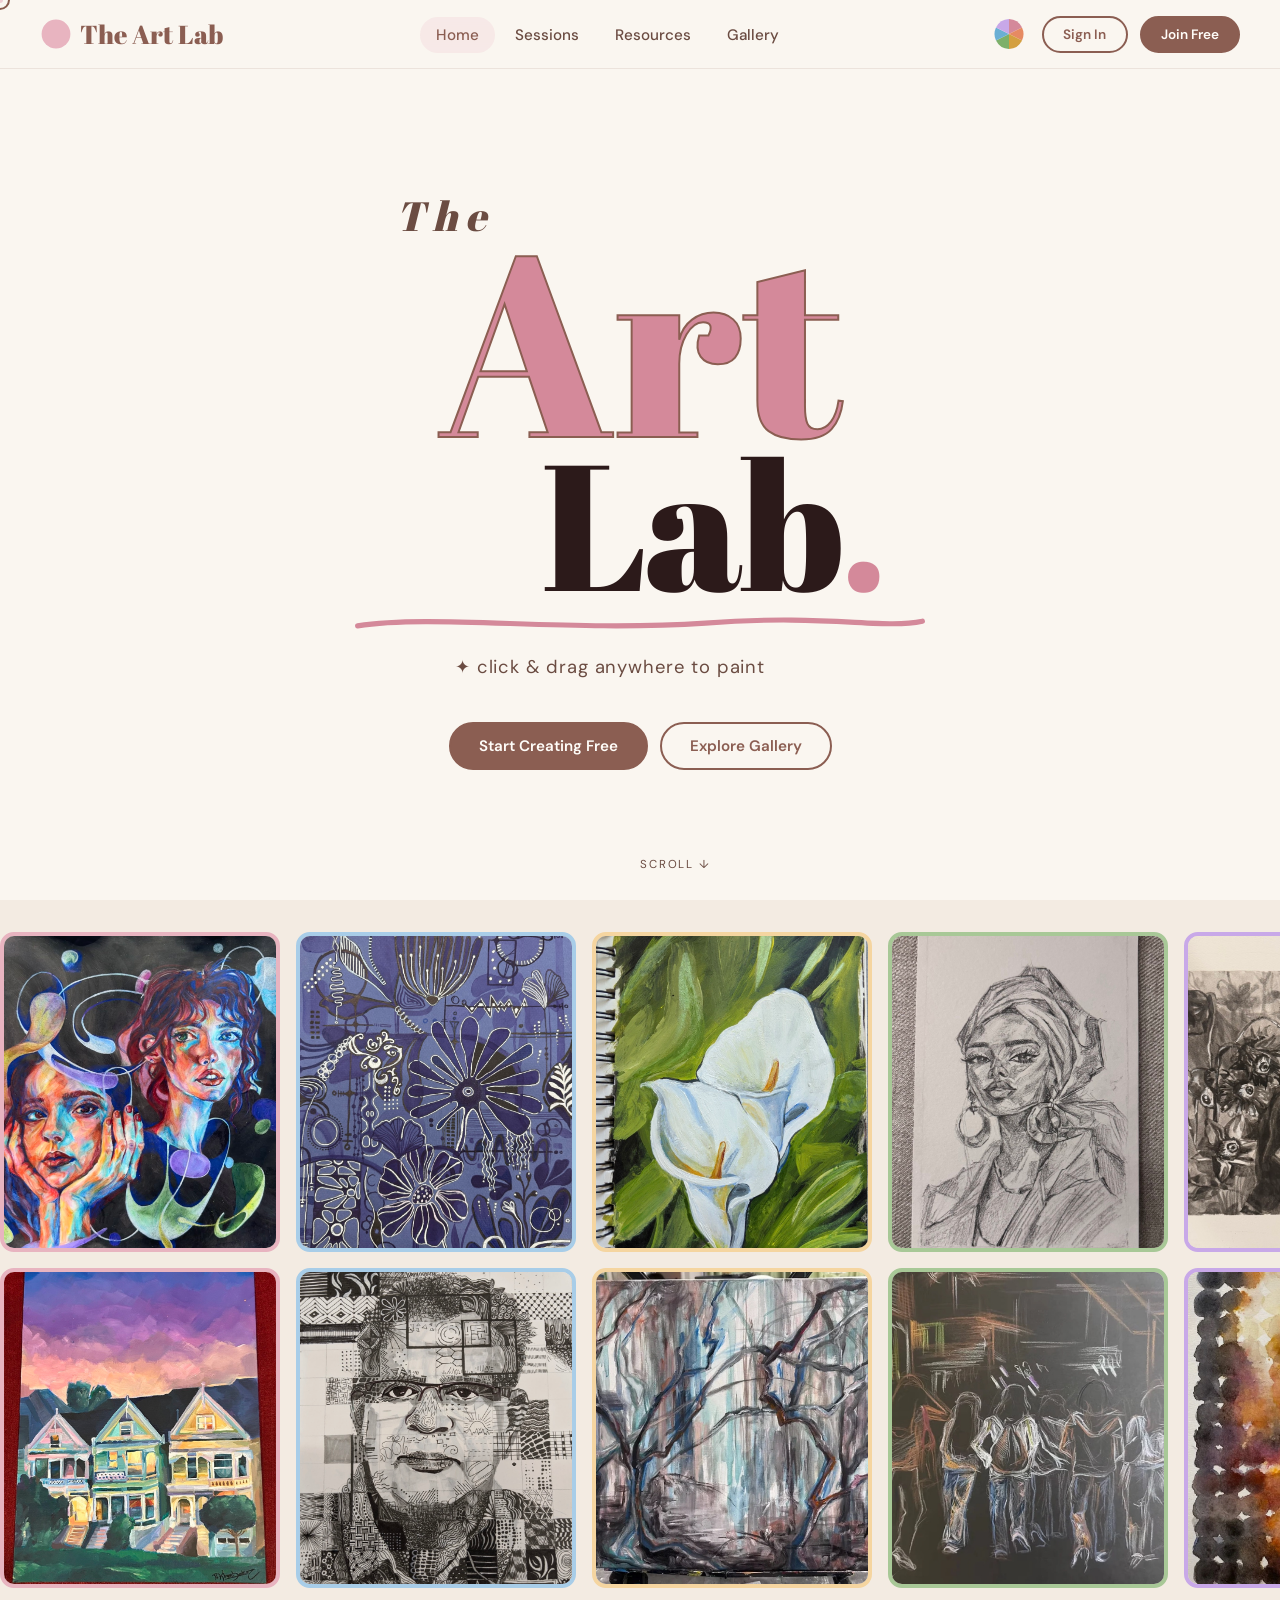
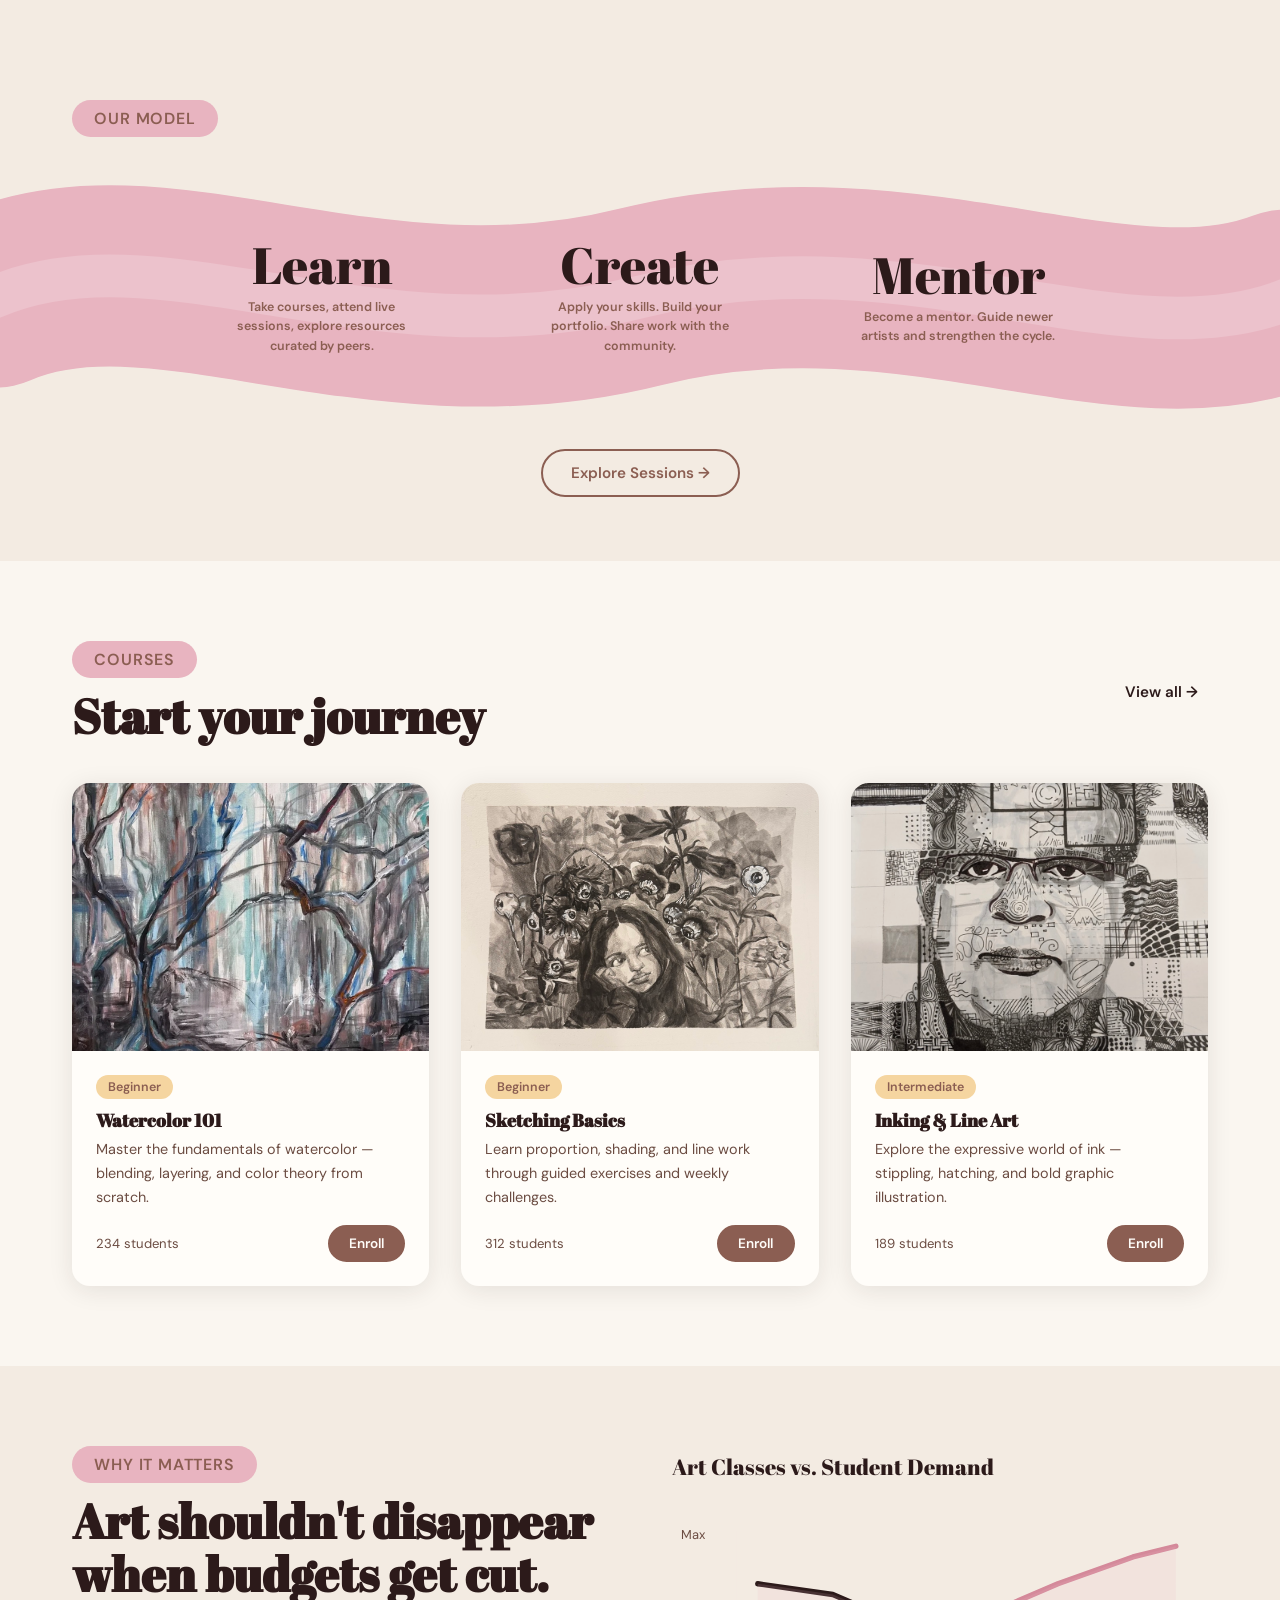
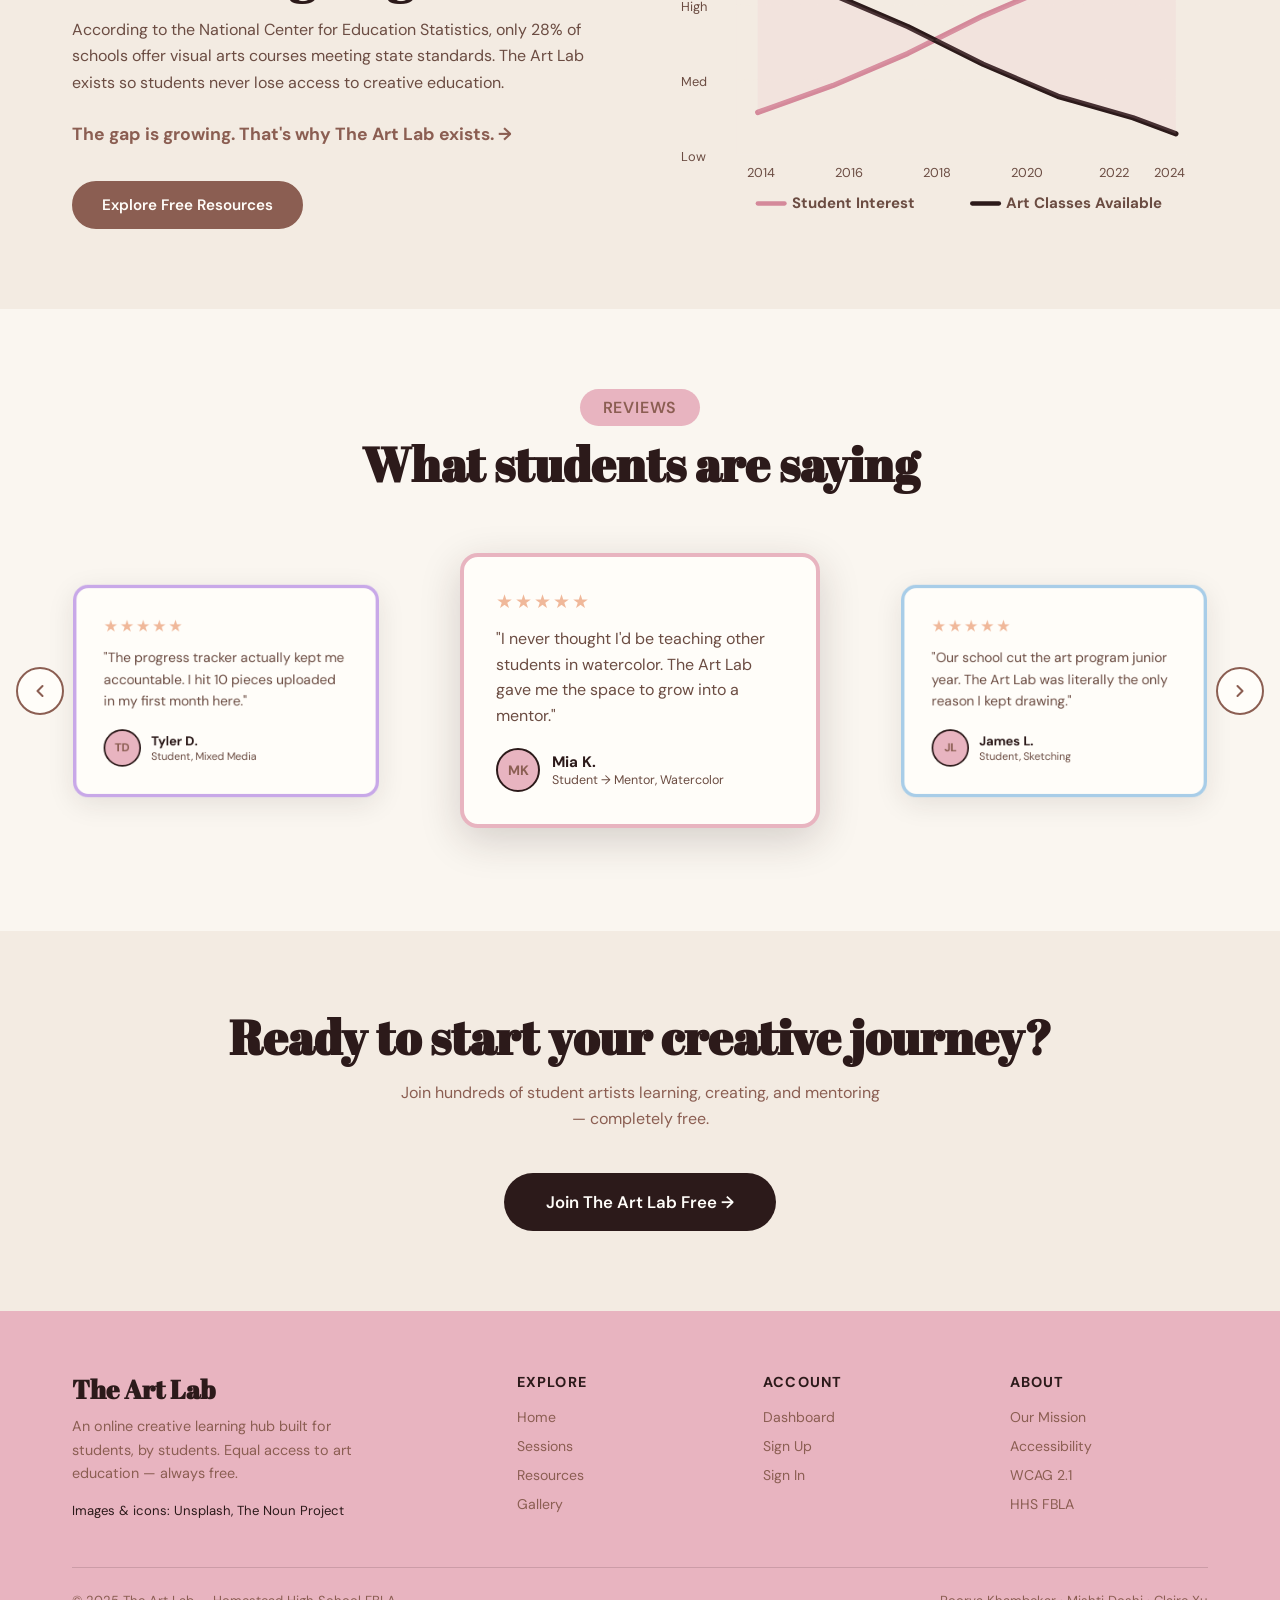
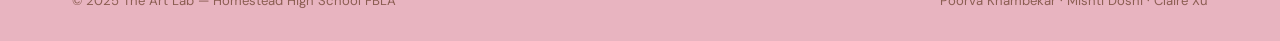
==== commit 59356b76: "Add artwork images to resources, impact graph, dashboard polish - Resources: all courses and videos " ====
--- a/index.html
+++ b/index.html
@@ -237,28 +237,50 @@
       <div class="reveal">
         <div class="section-tag">Why It Matters</div>
         <h2>Art shouldn't disappear when budgets get cut.</h2>
-        <p style="margin-top:1rem;margin-bottom:2rem;">According to the National Center for Education Statistics, only 28% of schools offer visual arts courses meeting state standards. The Art Lab exists so students never lose access to creative education — regardless of where they live or what their school can afford.</p>
+        <p style="margin-top:1rem;margin-bottom:1.5rem;">According to the National Center for Education Statistics, only 28% of schools offer visual arts courses meeting state standards. The Art Lab exists so students never lose access to creative education.</p>
+        <p style="font-weight:700;font-size:1.1rem;color:var(--accent);margin-bottom:2rem;">The gap is growing. That's why The Art Lab exists. →</p>
         <a href="resources.html" class="btn btn-primary">Explore Free Resources</a>
       </div>
-      <div class="reveal" style="display:grid;gap:1.5rem;">
-        <div class="card feature-pill">
-          <div class="feature-icon">
-            <svg width="48" height="48" viewBox="0 0 48 48" fill="none"><path d="M24 10v18M18 24l6 6 6-6" stroke="var(--primary)" stroke-width="3" stroke-linecap="round" stroke-linejoin="round"/><line x1="14" y1="36" x2="34" y2="36" stroke="var(--primary)" stroke-width="3" stroke-linecap="round"/></svg>
-          </div>
-          <h3>Free for Every Student</h3>
-        </div>
-        <div class="card feature-pill">
-          <div class="feature-icon">
-            <svg width="48" height="48" viewBox="0 0 48 48" fill="none"><circle cx="18" cy="18" r="5" stroke="#F5D5A0" stroke-width="2.5"/><circle cx="30" cy="18" r="5" stroke="#F5D5A0" stroke-width="2.5"/><path d="M10 38c0-5 4-9 8-9 2 2 6 2 8 0h0c2 2 6 2 8 0 4 0 8 4 8 9" stroke="#F5D5A0" stroke-width="2.5" stroke-linecap="round"/></svg>
-          </div>
-          <h3>Peer-Powered Learning</h3>
-        </div>
-        <div class="card feature-pill">
-          <div class="feature-icon">
-            <svg width="48" height="48" viewBox="0 0 48 48" fill="none"><circle cx="24" cy="16" r="5" stroke="var(--primary-d)" stroke-width="2.5"/><path d="M14 24h20M24 24v12M18 36l6-4 6 4" stroke="var(--primary-d)" stroke-width="2.5" stroke-linecap="round" stroke-linejoin="round"/></svg>
-          </div>
-          <h3>Accessible by Design</h3>
-        </div>
+      <div class="reveal">
+          <div style="font-family:'Abril Fatface',serif;font-size:1.4rem;color:var(--dark);margin-bottom:1rem;">Art Classes vs. Student Demand</div>
+          <svg id="impactGraph" viewBox="0 0 500 300" fill="none" style="width:100%;height:auto;">
+            <!-- Grid lines -->
+            <line x1="60" y1="30" x2="60" y2="240" stroke="var(--bg2)" stroke-width="1"/>
+            <line x1="60" y1="240" x2="480" y2="240" stroke="var(--bg2)" stroke-width="1"/>
+            <line x1="60" y1="170" x2="480" y2="170" stroke="var(--bg2)" stroke-width="0.5" stroke-dasharray="4"/>
+            <line x1="60" y1="100" x2="480" y2="100" stroke="var(--bg2)" stroke-width="0.5" stroke-dasharray="4"/>
+            <!-- Y-axis labels -->
+            <text x="8" y="245" font-size="12" fill="var(--mid)" font-family="DM Sans">Low</text>
+            <text x="8" y="175" font-size="12" fill="var(--mid)" font-family="DM Sans">Med</text>
+            <text x="8" y="105" font-size="12" fill="var(--mid)" font-family="DM Sans">High</text>
+            <text x="8" y="38" font-size="12" fill="var(--mid)" font-family="DM Sans">Max</text>
+            <!-- X-axis labels -->
+            <text x="70" y="260" font-size="12" fill="var(--mid)" font-family="DM Sans">2014</text>
+            <text x="152" y="260" font-size="12" fill="var(--mid)" font-family="DM Sans">2016</text>
+            <text x="234" y="260" font-size="12" fill="var(--mid)" font-family="DM Sans">2018</text>
+            <text x="316" y="260" font-size="12" fill="var(--mid)" font-family="DM Sans">2020</text>
+            <text x="398" y="260" font-size="12" fill="var(--mid)" font-family="DM Sans">2022</text>
+            <text x="450" y="260" font-size="12" fill="var(--mid)" font-family="DM Sans">2024</text>
+            <!-- Student interest (rising) - red/warm line -->
+            <polyline class="graph-line graph-line--demand"
+              points="80,200 150,175 220,145 290,110 360,80 430,55 470,45"
+              stroke="#D4899A" stroke-width="5" stroke-linecap="round" stroke-linejoin="round"
+              fill="none" stroke-dasharray="600" stroke-dashoffset="600"/>
+            <!-- Art classes available (declining) - dark line -->
+            <polyline class="graph-line graph-line--supply"
+              points="80,80 150,90 220,120 290,155 360,185 430,205 470,220"
+              stroke="var(--dark)" stroke-width="5" stroke-linecap="round" stroke-linejoin="round"
+              fill="none" stroke-dasharray="600" stroke-dashoffset="600"/>
+            <!-- Gap shading -->
+            <polygon class="graph-gap"
+              points="80,200 150,175 220,145 290,110 360,80 430,55 470,45 470,220 430,205 360,185 290,155 220,120 150,90 80,80"
+              fill="var(--primary)" opacity="0"/>
+            <!-- Legend -->
+            <line x1="80" y1="285" x2="105" y2="285" stroke="#D4899A" stroke-width="4" stroke-linecap="round"/>
+            <text x="112" y="289" font-size="14" fill="var(--mid)" font-family="DM Sans" font-weight="700">Student Interest</text>
+            <line x1="280" y1="285" x2="305" y2="285" stroke="var(--dark)" stroke-width="4" stroke-linecap="round"/>
+            <text x="312" y="289" font-size="14" fill="var(--mid)" font-family="DM Sans" font-weight="700">Art Classes Available</text>
+          </svg>
       </div>
     </div>
   </div>
--- a/css/style.css
+++ b/css/style.css
@@ -1550,3 +1550,13 @@
 }
 .dash-art-piece:hover { transform: scale(1.04); }
 .dash-art-piece img { width: 100%; height: 100%; object-fit: cover; display: block; }
+
+/* ── Impact graph animation ──────────────────────────────────────────────── */
+.graph-line {
+  transition: stroke-dashoffset 2s cubic-bezier(0.25,0.46,0.45,0.94);
+}
+.graph-line--demand { transition-delay: 0.3s; }
+.graph-line--supply { transition-delay: 0.6s; }
+.graph-gap { transition: opacity 0.8s ease 1.8s; }
+#impactGraph.animated .graph-line { stroke-dashoffset: 0; }
+#impactGraph.animated .graph-gap { opacity: 0.15; }
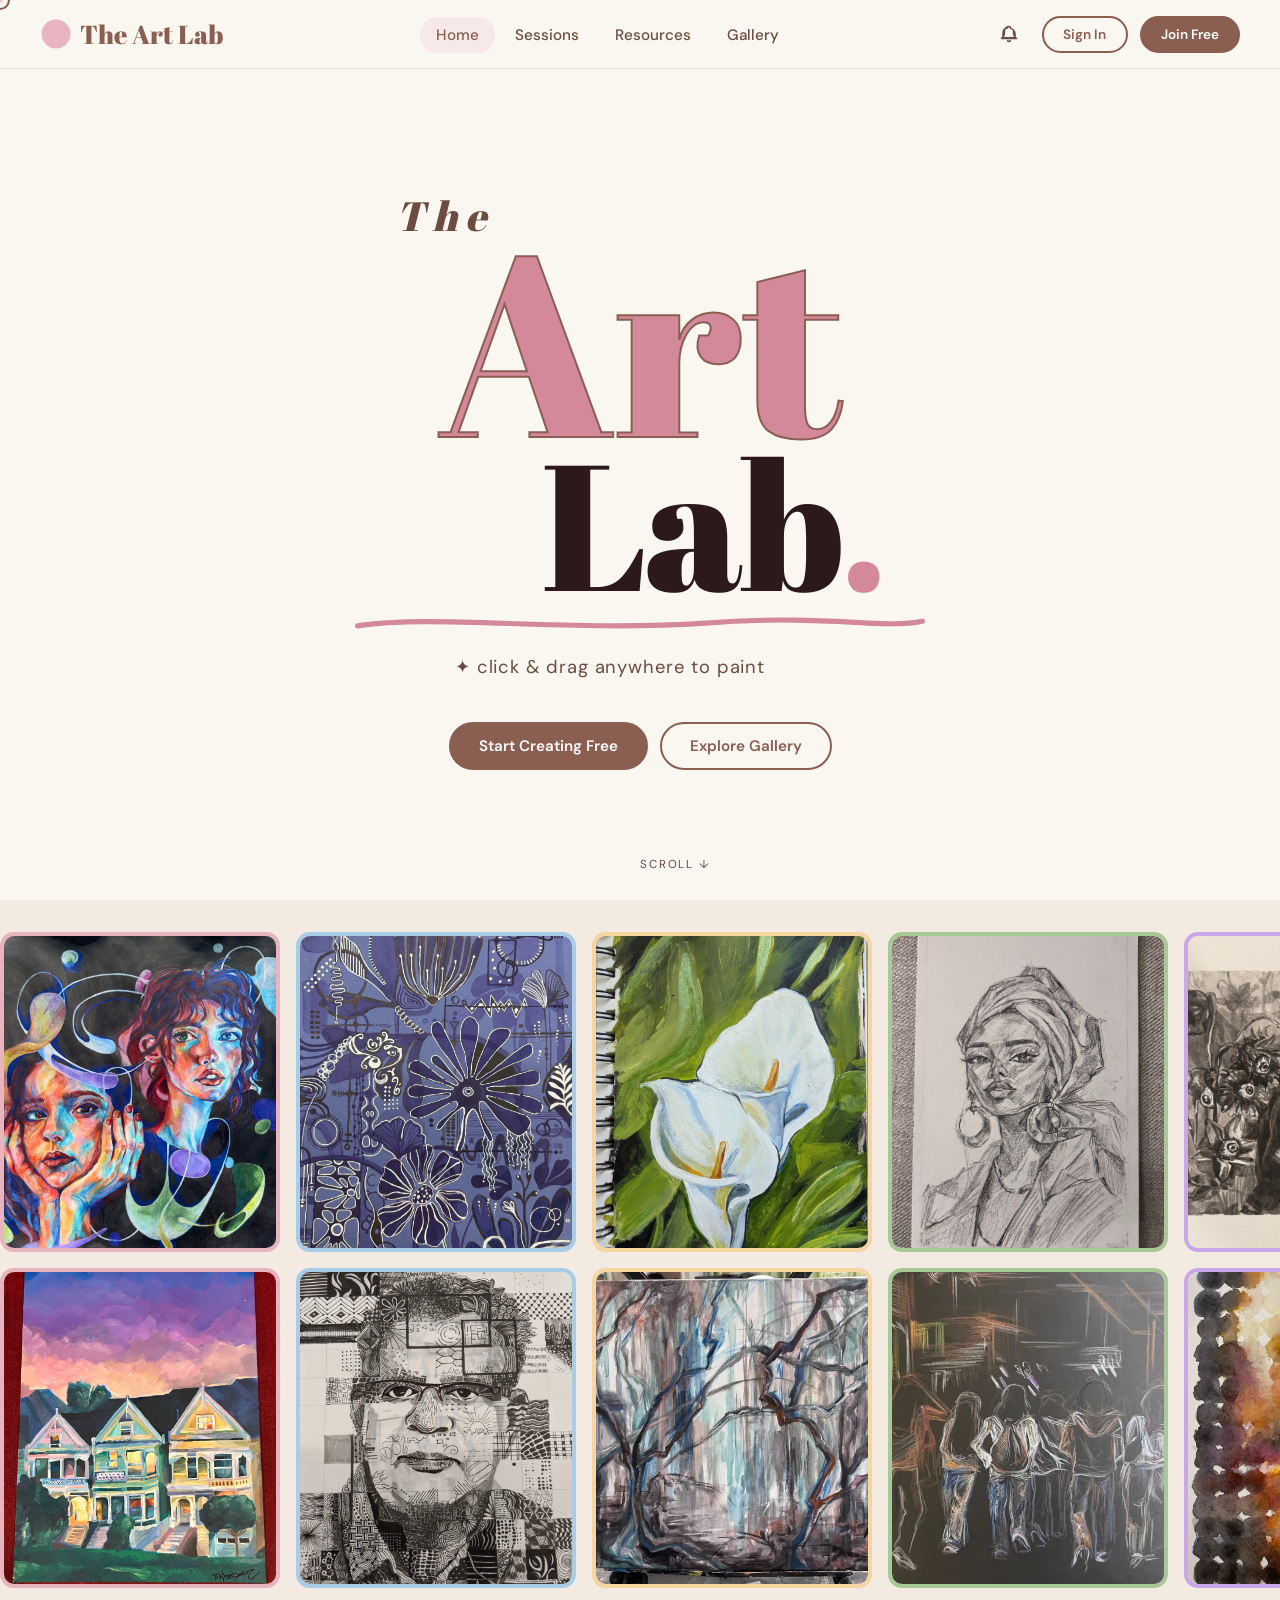
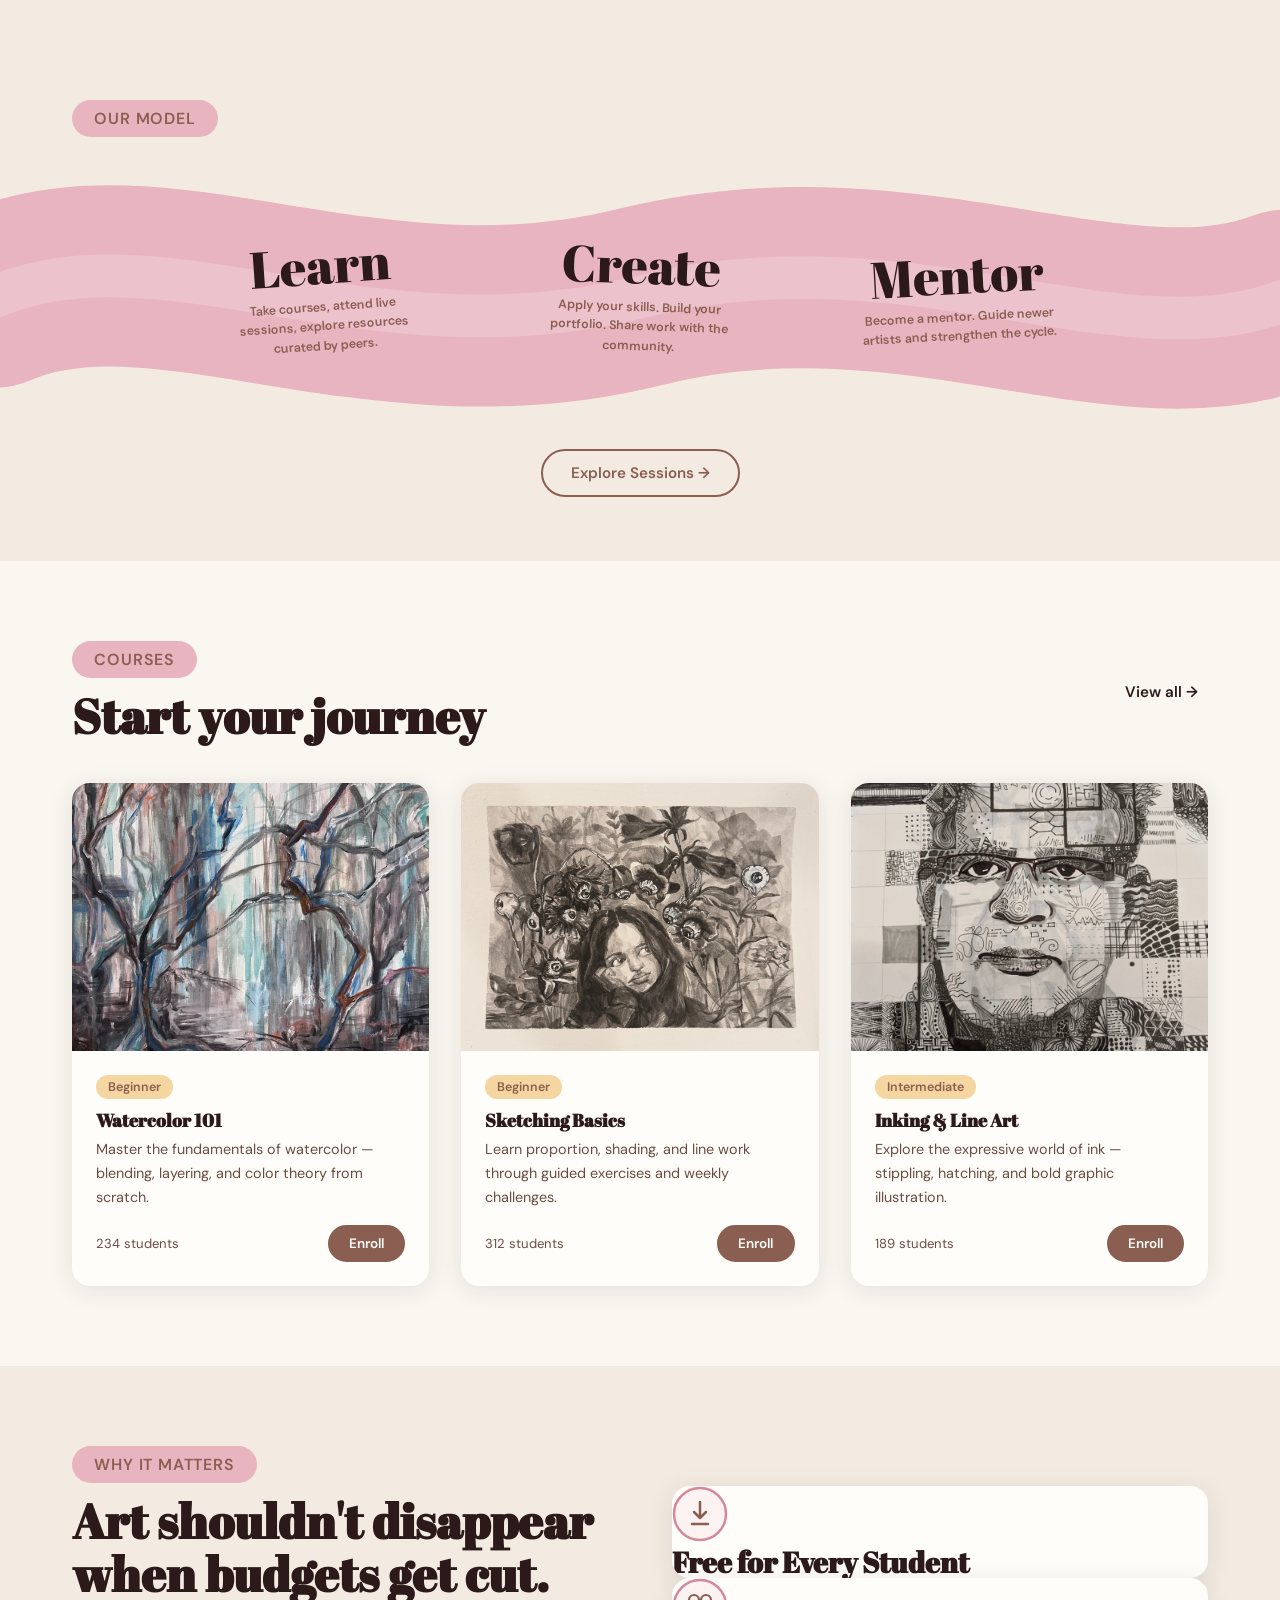
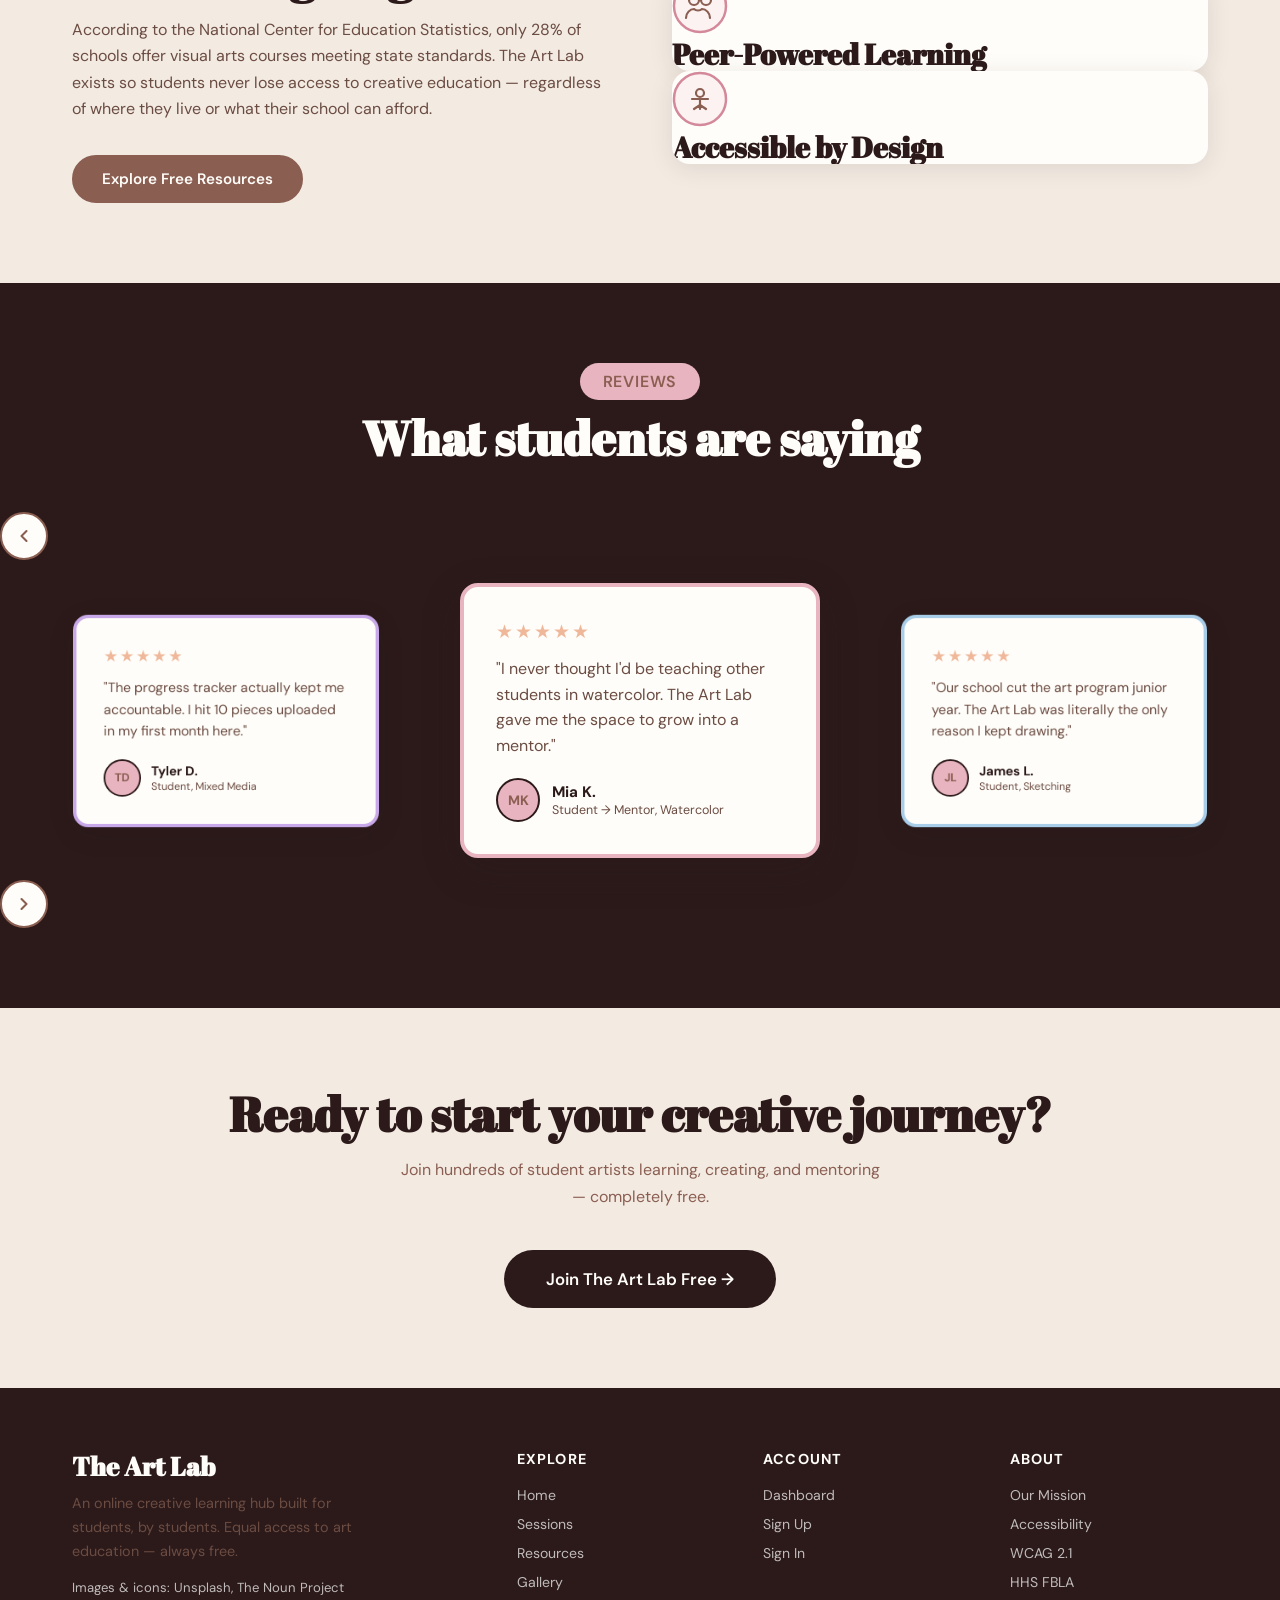
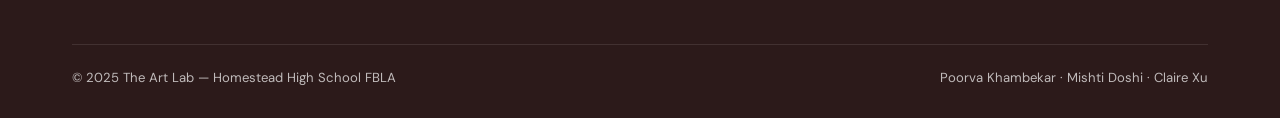
==== commit b2b70fdb: "dark and colorblind mode" ====
--- a/index.html
+++ b/index.html
@@ -34,27 +34,12 @@
     </ul>
     <div class="nav-right">
       <div style="position:relative;">
-        <button class="palette-btn" id="paletteBtn" title="Choose your palette" style="display:flex;align-items:center;justify-content:center"><svg width="34" height="34" viewBox="0 0 34 34" fill="none"><path d="M17 2 A15 15 0 0 1 29.99 10.5 L17 17Z" fill="#D4899A"/><path d="M29.99 10.5 A15 15 0 0 1 29.99 23.5 L17 17Z" fill="#E68A62"/><path d="M29.99 23.5 A15 15 0 0 1 17 32 L17 17Z" fill="#D4A040"/><path d="M17 32 A15 15 0 0 1 4.01 23.5 L17 17Z" fill="#7DB06A"/><path d="M4.01 23.5 A15 15 0 0 1 4.01 10.5 L17 17Z" fill="#6AAFD4"/><path d="M4.01 10.5 A15 15 0 0 1 17 2 L17 17Z" fill="#C8A8E8"/></button>
+        <button class="palette-btn" id="paletteBtn" title="Choose your palette" style="display:flex;align-items:center;justify-content:center"><svg width="18" height="18" viewBox="0 0 24 24" fill="none" stroke="currentColor" stroke-width="2" stroke-linecap="round" stroke-linejoin="round"><path d="M12 2a2 2 0 0 1 2 2v.5A8 8 0 0 1 20 11v5l2 2H2l2-2v-5a8 8 0 0 1 6-7.75V4a2 2 0 0 1 2-2zA6 6 0 0 0 6 8c0 7-3 9-3 9h18s-3-2-3-9"/><path d="M13.73 21a2 2 0 0 1-3.46 0"/></button>
         <div class="palette-popup" id="palettePopup">
           <div style="font-weight:700;font-size:0.85rem;color:var(--dark);margin-bottom:0.25rem;">Your Palette</div>
-          <div class="palette-option active" data-palette="warm">
-            <div class="palette-swatch" style="background:linear-gradient(135deg,#E8B4C0,#F5D5A0)"></div> Default
-          </div>
-          <div class="palette-option" data-palette="ocean">
-            <div class="palette-swatch" style="background:linear-gradient(135deg,#A8CDE8,#C8E8F5)"></div> Cool
-          </div>
-          <div class="palette-option" data-palette="forest">
-            <div class="palette-swatch" style="background:linear-gradient(135deg,#A8C897,#D0EDBB)"></div> Fresh
-          </div>
-          <div class="palette-option" data-palette="sunset">
-            <div class="palette-swatch" style="background:linear-gradient(135deg,#F0B89A,#F9D8A8)"></div> Sunset
-          </div>
-          <div class="palette-option" data-palette="dark">
-            <div class="palette-swatch" style="background:linear-gradient(135deg,#2C2C2C,#1A1A1A)"></div> Dark Mode
-          </div>
-          <div class="palette-option" data-palette="highcontrast">
-            <div class="palette-swatch" style="background:linear-gradient(135deg,#0057B7,#FFD700)"></div> High Contrast
-          </div>
+          <div class="palette-option active" data-palette="warm"><div class="palette-swatch" style="background:linear-gradient(135deg,#E8B4C0,#F5D5A0)"></div> Warm Studio</div>
+          <div class="palette-option" data-palette="dark"><div class="palette-swatch" style="background:linear-gradient(135deg,#2A1F19,#E0A892)"></div> Dark Mode</div>
+          <div class="palette-option" data-palette="colorblind"><div class="palette-swatch" style="background:linear-gradient(135deg,#3E84B5,#E0791C)"></div> Colorblind Friendly</div>
         </div>
       </div>
       <div class="auth-area" id="authArea"></div>
@@ -64,6 +49,7 @@
 
 <!-- ── HERO ─────────────────────────────────────────────────────────────── -->
 <section class="hero">
+
   <!-- Main title -->
   <div class="hero-stage">
 <div class="hero-bigtitle">
@@ -148,6 +134,7 @@
   <div class="container">
     <div class="section-tag lcm-tag">Our Model</div>
     <div class="lcm-scene" id="lcmScene">
+      <!-- Super thick brushstroke -->
       <svg class="lcm-brush" viewBox="0 0 1200 210" preserveAspectRatio="none" fill="none">
         <path class="brush-path"
               d="M-5 105 C150 38,350 168,600 105 C850 42,1050 168,1205 108"
@@ -158,6 +145,7 @@
               stroke="rgba(255,255,255,0.18)" stroke-width="40" stroke-linecap="round"
               stroke-dasharray="1660" stroke-dashoffset="1660"/>
       </svg>
+      <!-- Words overlaid on the stroke -->
       <div class="lcm-overlay">
         <div class="lcm-item" style="--wi:0">
           <span class="lcm-label">Learn</span>
@@ -237,50 +225,28 @@
       <div class="reveal">
         <div class="section-tag">Why It Matters</div>
         <h2>Art shouldn't disappear when budgets get cut.</h2>
-        <p style="margin-top:1rem;margin-bottom:1.5rem;">According to the National Center for Education Statistics, only 28% of schools offer visual arts courses meeting state standards. The Art Lab exists so students never lose access to creative education.</p>
-        <p style="font-weight:700;font-size:1.1rem;color:var(--accent);margin-bottom:2rem;">The gap is growing. That's why The Art Lab exists. →</p>
+        <p style="margin-top:1rem;margin-bottom:2rem;">According to the National Center for Education Statistics, only 28% of schools offer visual arts courses meeting state standards. The Art Lab exists so students never lose access to creative education — regardless of where they live or what their school can afford.</p>
         <a href="resources.html" class="btn btn-primary">Explore Free Resources</a>
       </div>
-      <div class="reveal">
-          <div style="font-family:'Abril Fatface',serif;font-size:1.4rem;color:var(--dark);margin-bottom:1rem;">Art Classes vs. Student Demand</div>
-          <svg id="impactGraph" viewBox="0 0 500 300" fill="none" style="width:100%;height:auto;">
-            <!-- Grid lines -->
-            <line x1="60" y1="30" x2="60" y2="240" stroke="var(--bg2)" stroke-width="1"/>
-            <line x1="60" y1="240" x2="480" y2="240" stroke="var(--bg2)" stroke-width="1"/>
-            <line x1="60" y1="170" x2="480" y2="170" stroke="var(--bg2)" stroke-width="0.5" stroke-dasharray="4"/>
-            <line x1="60" y1="100" x2="480" y2="100" stroke="var(--bg2)" stroke-width="0.5" stroke-dasharray="4"/>
-            <!-- Y-axis labels -->
-            <text x="8" y="245" font-size="12" fill="var(--mid)" font-family="DM Sans">Low</text>
-            <text x="8" y="175" font-size="12" fill="var(--mid)" font-family="DM Sans">Med</text>
-            <text x="8" y="105" font-size="12" fill="var(--mid)" font-family="DM Sans">High</text>
-            <text x="8" y="38" font-size="12" fill="var(--mid)" font-family="DM Sans">Max</text>
-            <!-- X-axis labels -->
-            <text x="70" y="260" font-size="12" fill="var(--mid)" font-family="DM Sans">2014</text>
-            <text x="152" y="260" font-size="12" fill="var(--mid)" font-family="DM Sans">2016</text>
-            <text x="234" y="260" font-size="12" fill="var(--mid)" font-family="DM Sans">2018</text>
-            <text x="316" y="260" font-size="12" fill="var(--mid)" font-family="DM Sans">2020</text>
-            <text x="398" y="260" font-size="12" fill="var(--mid)" font-family="DM Sans">2022</text>
-            <text x="450" y="260" font-size="12" fill="var(--mid)" font-family="DM Sans">2024</text>
-            <!-- Student interest (rising) - red/warm line -->
-            <polyline class="graph-line graph-line--demand"
-              points="80,200 150,175 220,145 290,110 360,80 430,55 470,45"
-              stroke="#D4899A" stroke-width="5" stroke-linecap="round" stroke-linejoin="round"
-              fill="none" stroke-dasharray="600" stroke-dashoffset="600"/>
-            <!-- Art classes available (declining) - dark line -->
-            <polyline class="graph-line graph-line--supply"
-              points="80,80 150,90 220,120 290,155 360,185 430,205 470,220"
-              stroke="var(--dark)" stroke-width="5" stroke-linecap="round" stroke-linejoin="round"
-              fill="none" stroke-dasharray="600" stroke-dashoffset="600"/>
-            <!-- Gap shading -->
-            <polygon class="graph-gap"
-              points="80,200 150,175 220,145 290,110 360,80 430,55 470,45 470,220 430,205 360,185 290,155 220,120 150,90 80,80"
-              fill="var(--primary)" opacity="0"/>
-            <!-- Legend -->
-            <line x1="80" y1="285" x2="105" y2="285" stroke="#D4899A" stroke-width="4" stroke-linecap="round"/>
-            <text x="112" y="289" font-size="14" fill="var(--mid)" font-family="DM Sans" font-weight="700">Student Interest</text>
-            <line x1="280" y1="285" x2="305" y2="285" stroke="var(--dark)" stroke-width="4" stroke-linecap="round"/>
-            <text x="312" y="289" font-size="14" fill="var(--mid)" font-family="DM Sans" font-weight="700">Art Classes Available</text>
-          </svg>
+      <div class="reveal" style="display:grid;gap:1.5rem;">
+        <div class="card feature-pill">
+          <div class="feature-icon">
+            <svg width="56" height="56" viewBox="0 0 56 56" fill="none"><circle cx="28" cy="28" r="26" stroke="var(--primary-d)" stroke-width="2.5" fill="rgba(232,180,192,0.15)"/><path d="M28 16v14M22 26l6 6 6-6" stroke="var(--accent)" stroke-width="2.5" stroke-linecap="round" stroke-linejoin="round"/><line x1="20" y1="38" x2="36" y2="38" stroke="var(--accent)" stroke-width="2.5" stroke-linecap="round"/></svg>
+          </div>
+          <h3>Free for Every Student</h3>
+        </div>
+        <div class="card feature-pill">
+          <div class="feature-icon">
+            <svg width="56" height="56" viewBox="0 0 56 56" fill="none"><circle cx="28" cy="28" r="26" stroke="var(--primary-d)" stroke-width="2.5" fill="rgba(232,180,192,0.15)"/><circle cx="22" cy="22" r="5" stroke="var(--accent)" stroke-width="2.2"/><circle cx="34" cy="22" r="5" stroke="var(--accent)" stroke-width="2.2"/><path d="M14 40c0-5 4-9 8-9h0c2 2 6 2 8 0h0c4 0 8 4 8 9" stroke="var(--accent)" stroke-width="2.2" stroke-linecap="round"/></svg>
+          </div>
+          <h3>Peer-Powered Learning</h3>
+        </div>
+        <div class="card feature-pill">
+          <div class="feature-icon">
+            <svg width="56" height="56" viewBox="0 0 56 56" fill="none"><circle cx="28" cy="28" r="26" stroke="var(--primary-d)" stroke-width="2.5" fill="rgba(232,180,192,0.15)"/><circle cx="28" cy="22" r="4" stroke="var(--accent)" stroke-width="2.2"/><path d="M20 28h16M28 28v10M22 38l6-4 6 4" stroke="var(--accent)" stroke-width="2.2" stroke-linecap="round" stroke-linejoin="round"/></svg>
+          </div>
+          <h3>Accessible by Design</h3>
+        </div>
       </div>
     </div>
   </div>
--- a/css/style.css
+++ b/css/style.css
@@ -15,43 +15,40 @@
   --radius:    18px;
   --radius-sm: 10px;
   --transition: 0.3s cubic-bezier(0.4,0,0.2,1);
+  /* Fixed tokens: always-dark surfaces (testimonials, footer, modal scrims,
+     tooltips) use these instead of --dark/--white, since --dark/--white
+     invert their meaning in dark mode. */
+  --ink:       #2C1A1A;
+  --paper:     #FFFDF9;
+  /* Status colors: liked-heart and destructive actions. Kept as a token
+     so colorblind mode can swap to a hue that doesn't depend on red. */
+  --like-color:    #FF4D6D;
+  --danger-color:  #C0392B;
+  --danger-bg:     #FFF0F0;
 }
 
 /* Palette themes */
-[data-palette="ocean"] {
-  --bg:#F0F6FA; --bg2:#E2EDF5; --primary:#A8CDE8; --primary-d:#6AAFD4;
-  --accent:#3A6B8B; --accent2:#5B96B8; --dark:#1A2C38; --mid:#3E6A82;
-  --highlight:#C8E8F5; --card:#F8FCFF;
-}
-[data-palette="forest"] {
-  --bg:#F2F6EE; --bg2:#E8F0E0; --primary:#A8C897; --primary-d:#7DB06A;
-  --accent:#4A7A52; --accent2:#6CA070; --dark:#1A2C1C; --mid:#3E6A46;
-  --highlight:#D0EDBB; --card:#F6FAF4;
-}
-[data-palette="sunset"] {
-  --bg:#FDF6F0; --bg2:#F7EBDF; --primary:#F0B89A; --primary-d:#E68A62;
-  --accent:#B85A28; --accent2:#D4783E; --dark:#2C1808; --mid:#7A3E1C;
-  --highlight:#F9D8A8; --card:#FFFAF6;
-}
+/* Dark mode — same warm-studio hues, inverted for low-light viewing */
 [data-palette="dark"] {
-  --bg:#1A1A1A; --bg2:#252525; --primary:#D4899A; --primary-d:#C06A7E;
-  --accent:#E8B4C0; --accent2:#D4A08A; --dark:#F0E8E2; --mid:#B0A098;
-  --highlight:#8B6E5A; --card:#2C2C2C; --shadow:rgba(0,0,0,0.3);
-  --white:#F0E8E2;
-}
-[data-palette="dark"] nav {
-  background: rgba(26,26,26,0.95);
-  border-bottom-color: rgba(255,255,255,0.08);
-}
-[data-palette="highcontrast"] {
-  --bg:#FFFFF0; --bg2:#FFFDE6; --primary:#0057B7; --primary-d:#003D80;
-  --accent:#1A1A1A; --accent2:#333333; --dark:#000000; --mid:#333333;
-  --highlight:#FFD700; --card:#FFFFFF; --shadow:rgba(0,0,0,0.2);
-  --white:#FFFFFF;
-}
-[data-palette="highcontrast"] nav {
-  background: rgba(255,255,240,0.98);
-  border-bottom: 2px solid #000;
+  --bg:#1C1410; --bg2:#251B16; --primary:#D4899A; --primary-d:#E8B4C0;
+  --accent:#E0A892; --accent2:#D4876E; --dark:#F5EDE6; --mid:#C9B8AE;
+  --highlight:#F0C878; --white:#1C1410; --card:#2A1F19;
+  --shadow: rgba(0,0,0,0.45);
+  --like-color:   #FF6B85;
+  --danger-color: #FF8A78;
+  --danger-bg:    #3A211D;
+}
+/* Colorblind-friendly — blue/orange, high lightness contrast,
+   safe across deuteranopia/protanopia/tritanopia */
+[data-palette="colorblind"] {
+  --bg:#F7F8FA; --bg2:#ECEFF3; --primary:#90C2E7; --primary-d:#3E84B5;
+  --accent:#0B4F8A; --accent2:#E0791C; --dark:#13202B; --mid:#3D5266;
+  --highlight:#FFC857; --card:#FFFFFF;
+  /* Avoid red entirely; use deep orange + strong border/icon so
+     "liked" and "danger" read by shape/lightness, not hue alone. */
+  --like-color:   #E0791C;
+  --danger-color: #8A2BE2;
+  --danger-bg:    #F3EAFB;
 }
 
 /* ─── RESET & BASE ──────────────────────────────────────────────────────── */
@@ -82,6 +79,7 @@
   transition: width 0.15s, height 0.15s, border-radius 0.15s, background 0.15s;
   mix-blend-mode: multiply;
 }
+[data-palette="dark"] #cursor { mix-blend-mode: screen; }
 #cursor.pressed {
   width: 12px; height: 12px;
   background: var(--accent2);
@@ -265,7 +263,7 @@
 .auth-area { display: flex; align-items: center; gap: 0.75rem; }
 .user-btn {
   width: 38px; height: 38px; border-radius: 50%;
-  background: var(--primary); border: 1.5px solid var(--dark);
+  background: var(--primary); border: 2.5px solid var(--dark);
   display: flex; align-items: center; justify-content: center;
   font-size: 1rem; color: var(--accent);
   transition: var(--transition); overflow: hidden;
@@ -292,7 +290,7 @@
   transition: var(--transition);
 }
 .user-popup-link:hover { background: var(--bg2); color: var(--accent); }
-.user-popup-link.danger:hover { background: #FFF0F0; color: #C0392B; }
+.user-popup-link.danger:hover { background: var(--danger-bg); color: var(--danger-color); }
 
 /* ─── HERO ──────────────────────────────────────────────────────────────── */
 .hero {
@@ -410,8 +408,8 @@
   bottom: calc(100% + 10px);
   left: 50%;
   transform: translateX(-50%);
-  background: var(--dark);
-  color: var(--white);
+  background: var(--ink);
+  color: var(--paper);
   font-family: 'DM Sans', sans-serif;
   font-size: 0.78rem;
   line-height: 1.45;
@@ -433,7 +431,7 @@
   left: 50%;
   transform: translateX(-50%);
   border: 6px solid transparent;
-  border-top-color: var(--dark);
+  border-top-color: var(--ink);
   opacity: 0;
   transition: opacity 0.2s ease;
   z-index: 50;
@@ -515,15 +513,13 @@
   letter-spacing: 0.05em; text-transform: uppercase;
 }
 
-/* ─── TESTIMONIALS CAROUSEL ─────────────────────────────────────────────── */
-.testimonials { background: var(--bg); overflow: hidden; }
-.testimonials h2 { color: var(--dark); margin-bottom: 0.5rem; }
-.testi-carousel {
-  position: relative;
-  display: flex; align-items: center; justify-content: center;
-  max-width: 1300px; margin: 2.5rem auto 0; padding: 0 1rem;
-  min-height: 320px;
-  gap: 1.5rem;
+/* ─── TESTIMONIALS ──────────────────────────────────────────────────────── */
+.testimonials { background: var(--ink); overflow: hidden; }
+.testimonials h2 { color: var(--paper); text-align: center; margin-bottom: 3rem; }
+.testimonial-track {
+  display: flex; gap: 1.5rem;
+  animation: scroll 30s linear infinite;
+  width: max-content;
 }
 .testi-stage {
   position: relative;
@@ -573,6 +569,8 @@
   background: var(--accent); color: var(--white);
   transform: scale(1.1);
 }
+.testimonial-name { font-weight: 600; color: var(--paper); font-size: 0.9rem; }
+.testimonial-role { font-size: 0.78rem; color: rgba(255,255,255,0.5); }
 
 /* ─── GALLERY ───────────────────────────────────────────────────────────── */
 .gallery-grid {
@@ -592,24 +590,24 @@
 .gallery-item:hover .gallery-img { transform: scale(1.04); }
 .gallery-overlay {
   position: absolute; inset: 0;
-  background: linear-gradient(to top, rgba(44,26,26,0.85) 0%, transparent 60%);
+  background: linear-gradient(to top, color-mix(in srgb, var(--ink) 85%, transparent) 0%, transparent 60%);
   opacity: 0; transition: var(--transition);
   display: flex; flex-direction: column; justify-content: flex-end;
   padding: 1.25rem;
 }
-.gallery-overlay-title { color: var(--white); font-weight: 700; font-size: 1rem; margin-bottom: 0.25rem; }
+.gallery-overlay-title { color: var(--paper); font-weight: 700; font-size: 1rem; margin-bottom: 0.25rem; }
 .gallery-overlay-artist { color: rgba(255,255,255,0.7); font-size: 0.82rem; margin-bottom: 0.75rem; }
 .gallery-like-btn {
   display: inline-flex; align-items: center; gap: 0.4rem;
   background: rgba(255,255,255,0.15); backdrop-filter: blur(8px);
   border: 1px solid rgba(255,255,255,0.25); border-radius: 50px;
-  padding: 0.4rem 0.9rem; color: var(--white);
+  padding: 0.4rem 0.9rem; color: var(--paper);
   font-size: 0.82rem; font-weight: 600;
   transition: var(--transition);
 }
 .gallery-like-btn:hover, .gallery-like-btn.liked { background: var(--primary-d); border-color: var(--primary-d); }
 .gallery-like-btn .heart { font-size: 1rem; transition: transform 0.2s; }
-.gallery-like-btn.liked .heart { transform: scale(1.3); color: #FF4D6D; }
+.gallery-like-btn.liked .heart { transform: scale(1.3); color: var(--like-color); }
 
 /* ─── MODAL ─────────────────────────────────────────────────────────────── */
 .modal-overlay {
@@ -683,8 +681,40 @@
 .role-option .role-icon { font-size: 1.5rem; display: block; margin-bottom: 0.3rem; }
 
 /* ─── DASHBOARD ─────────────────────────────────────────────────────────── */
-/* Dashboard portal */
-#dashView > .container { padding-top: 88px; padding-bottom: 3rem; }
+.dash-layout {
+  display: grid; grid-template-columns: 260px 1fr;
+  gap: 2rem; min-height: calc(100vh - 68px);
+  padding-top: 88px;
+}
+.dash-sidebar {
+  background: var(--card); border-radius: var(--radius);
+  padding: 1.75rem; height: fit-content;
+  box-shadow: 0 4px 24px var(--shadow);
+  position: sticky; top: 88px;
+}
+.dash-avatar {
+  width: 80px; height: 80px; border-radius: 50%;
+  background: linear-gradient(135deg, var(--primary), var(--primary-d));
+  display: flex; align-items: center; justify-content: center;
+  font-family: 'Abril Fatface', serif; font-size: 2rem; color: var(--white);
+  margin: 0 auto 1rem;
+}
+.dash-name { text-align: center; font-weight: 700; font-size: 1.1rem; color: var(--dark); }
+.dash-role {
+  text-align: center; font-size: 0.82rem; color: var(--white);
+  background: var(--accent); padding: 0.2rem 0.75rem; border-radius: 50px;
+  display: inline-block; margin: 0.4rem auto 1.5rem; display: flex; justify-content: center;
+}
+.dash-nav { list-style: none; margin-top: 0.5rem; }
+.dash-nav li a {
+  display: flex; align-items: center; gap: 0.75rem;
+  padding: 0.75rem 1rem; border-radius: var(--radius-sm);
+  font-size: 0.92rem; font-weight: 500; color: var(--mid);
+  transition: var(--transition);
+}
+.dash-nav li a:hover, .dash-nav li a.active { background: rgba(232,180,192,0.2); color: var(--accent); }
+.dash-nav li a .nav-icon { font-size: 1.1rem; width: 20px; }
+.dash-content { padding-bottom: 3rem; }
 
 /* Stats row */
 .stats-row { display: grid; grid-template-columns: repeat(4,1fr); gap: 1.25rem; margin-bottom: 2rem; }
@@ -750,16 +780,7 @@
   width: 72px; height: 72px; border-radius: 50%;
   display: flex; align-items: center; justify-content: center;
   font-size: 2rem; overflow: hidden; flex-shrink: 0;
-  border: 3.5px solid transparent; background: var(--primary);
-}
-.mentor-card:nth-child(8n+1) .mentor-avatar { border-color: #E8B4C0; }
-.mentor-card:nth-child(8n+2) .mentor-avatar { border-color: #A8CDE8; }
-.mentor-card:nth-child(8n+3) .mentor-avatar { border-color: #F5D5A0; }
-.mentor-card:nth-child(8n+4) .mentor-avatar { border-color: #A8C897; }
-.mentor-card:nth-child(8n+5) .mentor-avatar { border-color: #C8A8E8; }
-.mentor-card:nth-child(8n+6) .mentor-avatar { border-color: #F0B89A; }
-.mentor-card:nth-child(8n+7) .mentor-avatar { border-color: #A8E8D4; }
-.mentor-card:nth-child(8n+8) .mentor-avatar { border-color: #E8D4A0; }
+}
 .mentor-avatar svg { width: 100%; height: 100%; display: block; }
 .mentor-name { font-weight: 700; font-size: 1.1rem; color: var(--dark); }
 .mentor-specialty { font-size: 0.85rem; color: var(--mid); margin-top: 0.2rem; }
@@ -770,7 +791,7 @@
   background: var(--bg2); color: var(--accent);
 }
 .mentor-rating { display: flex; align-items: center; gap: 0.25rem; font-size: 0.85rem; color: var(--accent2); font-weight: 600; }
-.stars { color: #D4A040; font-size: 1.15rem; letter-spacing: 0.05em; }
+.stars { color: var(--highlight); }
 
 /* Schedule calendar */
 .schedule-calendar {
@@ -848,26 +869,27 @@
 .badge-quiz  { background: rgba(245,213,160,0.4); color: #7A5F00; }
 .badge-download { background: rgba(139,94,82,0.12); color: var(--accent); }
 .badge-lesson { background: rgba(196,135,110,0.2); color: var(--accent2); }
+[data-palette="dark"] .badge-quiz { background: rgba(240,200,120,0.22); color: var(--highlight); }
 
 /* ─── FOOTER ────────────────────────────────────────────────────────────── */
 footer {
-  background: var(--primary); color: var(--dark);
+  background: var(--ink); color: rgba(255,255,255,0.7);
   padding: 4rem 0 2rem;
 }
 .footer-grid { display: grid; grid-template-columns: 2fr 1fr 1fr 1fr; gap: 3rem; margin-bottom: 3rem; }
-.footer-brand h3 { font-family: 'Abril Fatface', serif; color: var(--dark); font-size: 1.6rem; margin-bottom: 0.75rem; }
-.footer-brand p { font-size: 0.9rem; max-width: 280px; color: var(--accent); }
-.footer-col h4 { color: var(--dark); font-family: 'DM Sans', sans-serif; font-size: 0.9rem; letter-spacing: 0.08em; text-transform: uppercase; margin-bottom: 1rem; }
+.footer-brand h3 { font-family: 'Abril Fatface', serif; color: var(--paper); font-size: 1.6rem; margin-bottom: 0.75rem; }
+.footer-brand p { font-size: 0.9rem; max-width: 280px; }
+.footer-col h4 { color: var(--paper); font-family: 'DM Sans', sans-serif; font-size: 0.9rem; letter-spacing: 0.08em; text-transform: uppercase; margin-bottom: 1rem; }
 .footer-col ul { list-style: none; display: flex; flex-direction: column; gap: 0.5rem; }
-.footer-col ul li a { font-size: 0.88rem; color: var(--accent); transition: var(--transition); }
-.footer-col ul li a:hover { color: var(--dark); }
-.footer-bottom { border-top: 1px solid rgba(44,26,26,0.15); padding-top: 1.5rem; display: flex; justify-content: space-between; font-size: 0.82rem; color: var(--accent); }
+.footer-col ul li a { font-size: 0.88rem; transition: var(--transition); }
+.footer-col ul li a:hover { color: var(--paper); }
+.footer-bottom { border-top: 1px solid rgba(255,255,255,0.1); padding-top: 1.5rem; display: flex; justify-content: space-between; font-size: 0.82rem; }
 
 /* ─── NOTIFICATIONS ─────────────────────────────────────────────────────── */
 .notif-badge {
   position: absolute; top: -4px; right: -4px;
   width: 16px; height: 16px; border-radius: 50%;
-  background: #FF4D6D; color: white;
+  background: var(--like-color); color: white;
   font-size: 0.65rem; font-weight: 700;
   display: flex; align-items: center; justify-content: center;
   border: 2px solid var(--bg);
@@ -931,7 +953,7 @@
 /* ─── PAGE HERO ─────────────────────────────────────────────────────────── */
 .page-hero {
   background: linear-gradient(135deg, var(--bg2) 0%, var(--bg) 100%);
-  padding: 9rem 0 6rem;
+  padding: 7rem 0 4rem;
   text-align: center;
   position: relative; overflow: hidden;
 }
@@ -950,7 +972,7 @@
 .tooltip::after {
   content: attr(data-tip);
   position: absolute; bottom: calc(100% + 8px); left: 50%; transform: translateX(-50%);
-  background: var(--dark); color: var(--white); padding: 0.3rem 0.6rem; border-radius: 6px;
+  background: var(--ink); color: var(--paper); padding: 0.3rem 0.6rem; border-radius: 6px;
   font-size: 0.75rem; white-space: nowrap; pointer-events: none;
   opacity: 0; transition: opacity 0.2s;
 }
@@ -1033,6 +1055,8 @@
   .grid-4 { grid-template-columns: repeat(2,1fr); }
   .footer-grid { grid-template-columns: 1fr 1fr; }
   .stats-row { grid-template-columns: repeat(2,1fr); }
+  .dash-layout { grid-template-columns: 1fr; }
+  .dash-sidebar { position: static; }
 }
 @media(max-width:768px) {
   .grid-2,.grid-3 { grid-template-columns: 1fr; }
@@ -1211,14 +1235,6 @@
   position: relative;
   z-index: 1;
 }
-.brush-path {
-  transition: stroke-dashoffset 2.1s cubic-bezier(0.25,0.46,0.45,0.94);
-}
-.brush-hi {
-  transition: stroke-dashoffset 2.1s cubic-bezier(0.25,0.46,0.45,0.94) 0.08s;
-}
-.lcm-scene.painted .brush-path,
-.lcm-scene.painted .brush-hi { stroke-dashoffset: 0; }
 .lcm-overlay {
   position: absolute;
   inset: 0;
@@ -1238,7 +1254,10 @@
   transition: opacity 0.55s ease, transform 0.55s ease;
   transition-delay: calc(var(--wi) * 0.48s + 0.6s);
 }
-.lcm-item.visible { opacity: 1; transform: none; }
+.lcm-item.visible { opacity: 1; transform: rotate(var(--tilt, 0deg)); }
+.lcm-item:nth-child(1) { --tilt: -4deg; }
+.lcm-item:nth-child(2) { --tilt: 2deg; }
+.lcm-item:nth-child(3) { --tilt: -3deg; }
 .lcm-label {
   display: block;
   font-family: 'Abril Fatface', serif;
@@ -1255,6 +1274,14 @@
   max-width: 200px;
   margin: 0 auto;
 }
+.brush-path {
+  transition: stroke-dashoffset 2.1s cubic-bezier(0.25,0.46,0.45,0.94);
+}
+.brush-hi {
+  transition: stroke-dashoffset 2.1s cubic-bezier(0.25,0.46,0.45,0.94) 0.08s;
+}
+.lcm-scene.painted .brush-path,
+.lcm-scene.painted .brush-hi { stroke-dashoffset: 0; }
 
 .lcm-btn-row { margin-top: 2.5rem; }
 .lcm-btn {
@@ -1384,179 +1411,3 @@
   font-size: 0.8rem; font-weight: 600; color: var(--accent);
   text-align: center; line-height: 1.3;
 }
-
-/* ── Feature pills ───────────────────────────────────────────────────────── */
-.feature-pill {
-  padding: 1.75rem 2rem;
-  display: flex; align-items: center; justify-content: center; gap: 1.25rem;
-}
-.feature-pill h3 { margin: 0; font-size: clamp(1.3rem, 2.5vw, 1.8rem); color: var(--dark); }
-.feature-icon { flex-shrink: 0; }
-
-/* ── Hero gradient blobs ─────────────────────────────────────────────────── */
-.hero { position: relative; }
-.hero-blob {
-  position: absolute;
-  border-radius: 50%;
-  filter: blur(80px);
-  opacity: 0.45;
-  z-index: 0;
-  pointer-events: none;
-}
-.hero-blob--1 {
-  width: 600px; height: 600px;
-  background: radial-gradient(circle, #F0B89A 0%, #E8B4C0 40%, transparent 70%);
-  top: 5%; right: 2%;
-}
-.hero-blob--2 {
-  width: 550px; height: 550px;
-  background: radial-gradient(circle, #F5D5A0 0%, #F0B89A 40%, transparent 70%);
-  bottom: 5%; left: 2%;
-}
-
-/* ── Mentor grid & photo cards ────────────────────────────────────────────── */
-.mentor-grid {
-  display: grid;
-  grid-template-columns: repeat(2, 1fr);
-  gap: 2rem;
-}
-.mentor-card--photo {
-  display: grid; grid-template-columns: 1fr 1fr;
-  padding: 0; overflow: hidden; height: 280px;
-}
-.mentor-card-left {
-  padding: 1.75rem;
-  display: flex; flex-direction: column;
-  justify-content: center; gap: 0.75rem;
-}
-.mentor-bio {
-  font-size: 0.85rem; color: var(--mid);
-  font-style: italic; line-height: 1.55;
-}
-.mentor-card-photo {
-  overflow: hidden;
-  height: 100%;
-}
-.mentor-card-photo img {
-  width: 100%; height: 100%;
-  object-fit: cover; display: block;
-}
-.mentor-card--photo { border: 4px solid transparent; }
-.mentor-card--photo:nth-child(6n+1) { border-color: #E8B4C0; }
-.mentor-card--photo:nth-child(6n+2) { border-color: #A8CDE8; }
-.mentor-card--photo:nth-child(6n+3) { border-color: #F5D5A0; }
-.mentor-card--photo:nth-child(6n+4) { border-color: #A8C897; }
-.mentor-card--photo:nth-child(6n+5) { border-color: #C8A8E8; }
-.mentor-card--photo:nth-child(6n+6) { border-color: #F0B89A; }
-
-/* ── Weekly calendar ─────────────────────────────────────────────────────── */
-.weekly-cal { overflow-x: auto; }
-.cal-grid {
-  display: grid;
-  grid-template-columns: 50px repeat(7, 1fr);
-  border: 1px solid var(--bg2);
-  border-radius: var(--radius-sm);
-  overflow: hidden;
-}
-.cal-corner {
-  background: var(--bg2); padding: 0.4rem;
-  border-bottom: 1px solid var(--bg2);
-  border-right: 1px solid var(--bg2);
-}
-.cal-day-header {
-  background: var(--bg2); padding: 0.5rem 0.25rem;
-  text-align: center; font-weight: 700; font-size: 0.75rem;
-  color: var(--dark); border-bottom: 1px solid var(--bg2);
-  border-right: 1px solid rgba(0,0,0,0.04);
-}
-.cal-hour-label {
-  padding: 0.35rem 0.4rem; font-size: 0.7rem;
-  color: var(--mid); font-weight: 600;
-  border-right: 1px solid var(--bg2);
-  border-bottom: 1px solid rgba(0,0,0,0.04);
-  display: flex; align-items: center;
-}
-.cal-cell {
-  border-right: 1px solid rgba(0,0,0,0.04);
-  border-bottom: 1px solid rgba(0,0,0,0.04);
-  min-height: 32px;
-  transition: background 0.2s;
-}
-.cal-available {
-  background: #B8E6B8;
-  cursor: pointer;
-  display: flex; align-items: center; justify-content: center;
-}
-.cal-available:hover { background: #8FD48F; }
-.cal-booked {
-  background: var(--accent);
-  color: var(--white);
-  font-size: 0.75rem; font-weight: 700;
-  display: flex; align-items: center; justify-content: center;
-}
-
-/* ── Full schedule calendar ──────────────────────────────────────────────── */
-.full-sched-grid .cal-cell { min-height: 80px; position: relative; }
-.sched-session {
-  padding: 0.4rem 0.5rem;
-  display: flex; flex-direction: column; gap: 0.15rem;
-  cursor: default;
-}
-.sched-title {
-  font-weight: 700; font-size: 0.72rem;
-  color: var(--dark); line-height: 1.2;
-}
-.sched-meta {
-  font-size: 0.65rem; color: var(--mid); line-height: 1.2;
-}
-.sched-join {
-  margin-top: auto;
-  padding: 0.2rem 0.5rem;
-  border-radius: 50px; border: 1.5px solid var(--accent);
-  background: var(--card); color: var(--accent);
-  font-size: 0.65rem; font-weight: 700;
-  font-family: 'DM Sans', sans-serif;
-  cursor: pointer; transition: var(--transition);
-  align-self: flex-start;
-}
-.sched-join:hover {
-  background: var(--accent); color: var(--white);
-}
-
-/* ── Schedule detail popup ───────────────────────────────────────────────── */
-#schedDetailPopup {
-  display: none; position: fixed; inset: 0; z-index: 9500;
-  background: rgba(20,10,10,0.7); backdrop-filter: blur(6px);
-  align-items: center; justify-content: center; padding: 2rem;
-}
-#schedDetailPopup.open { display: flex; }
-.sched-detail-card {
-  position: relative;
-  background: var(--card); border-radius: var(--radius);
-  padding: 2.5rem; max-width: 480px; width: 100%;
-  box-shadow: 0 24px 64px rgba(0,0,0,0.3);
-  animation: scaleIn 0.25s cubic-bezier(0.34,1.56,0.64,1);
-}
-.sched-session { cursor: pointer; transition: background 0.2s, transform 0.15s; }
-.sched-session:hover { background: rgba(184,230,184,0.45) !important; transform: scale(1.03); }
-
-/* ── Dashboard art grid ──────────────────────────────────────────────────── */
-.dash-art-grid {
-  display: grid; grid-template-columns: repeat(3, 1fr); gap: 0.75rem;
-}
-.dash-art-piece {
-  aspect-ratio: 1; border-radius: var(--radius-sm); overflow: hidden;
-  transition: transform 0.3s ease;
-}
-.dash-art-piece:hover { transform: scale(1.04); }
-.dash-art-piece img { width: 100%; height: 100%; object-fit: cover; display: block; }
-
-/* ── Impact graph animation ──────────────────────────────────────────────── */
-.graph-line {
-  transition: stroke-dashoffset 2s cubic-bezier(0.25,0.46,0.45,0.94);
-}
-.graph-line--demand { transition-delay: 0.3s; }
-.graph-line--supply { transition-delay: 0.6s; }
-.graph-gap { transition: opacity 0.8s ease 1.8s; }
-#impactGraph.animated .graph-line { stroke-dashoffset: 0; }
-#impactGraph.animated .graph-gap { opacity: 0.15; }
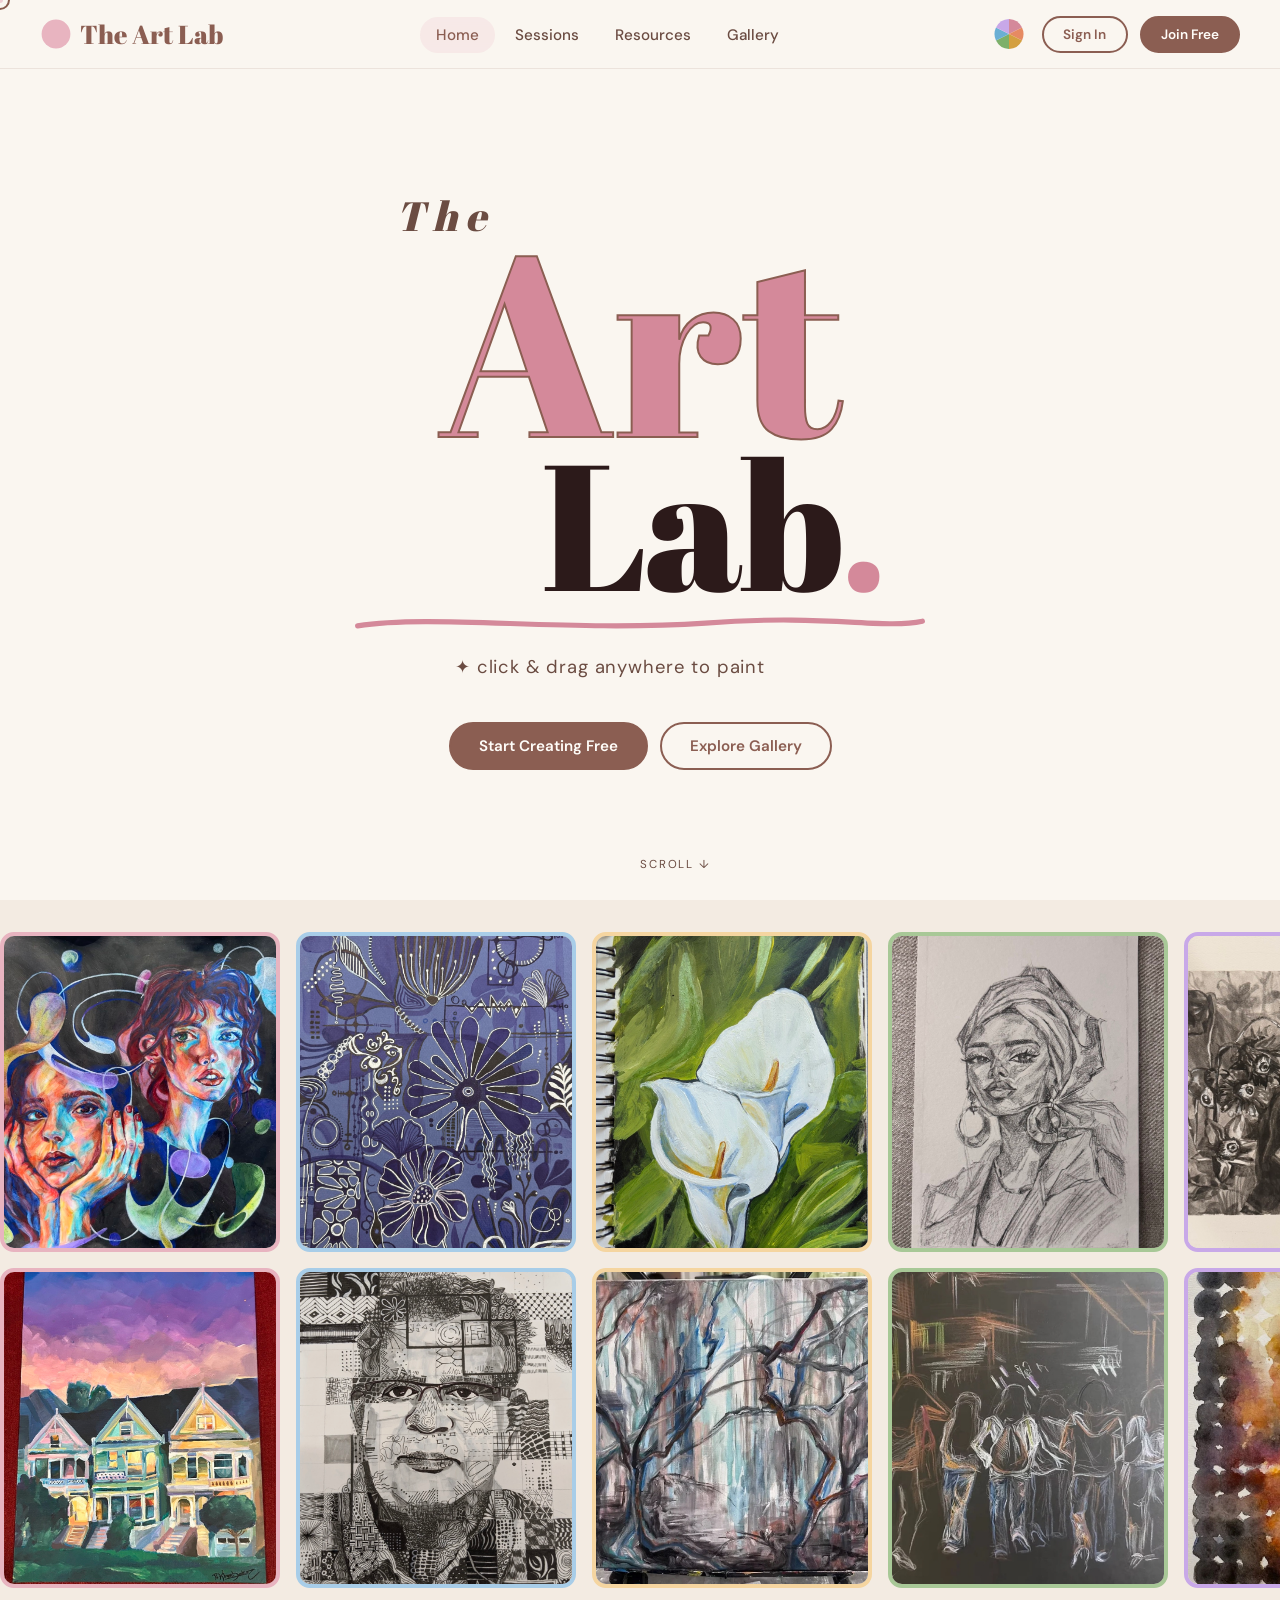
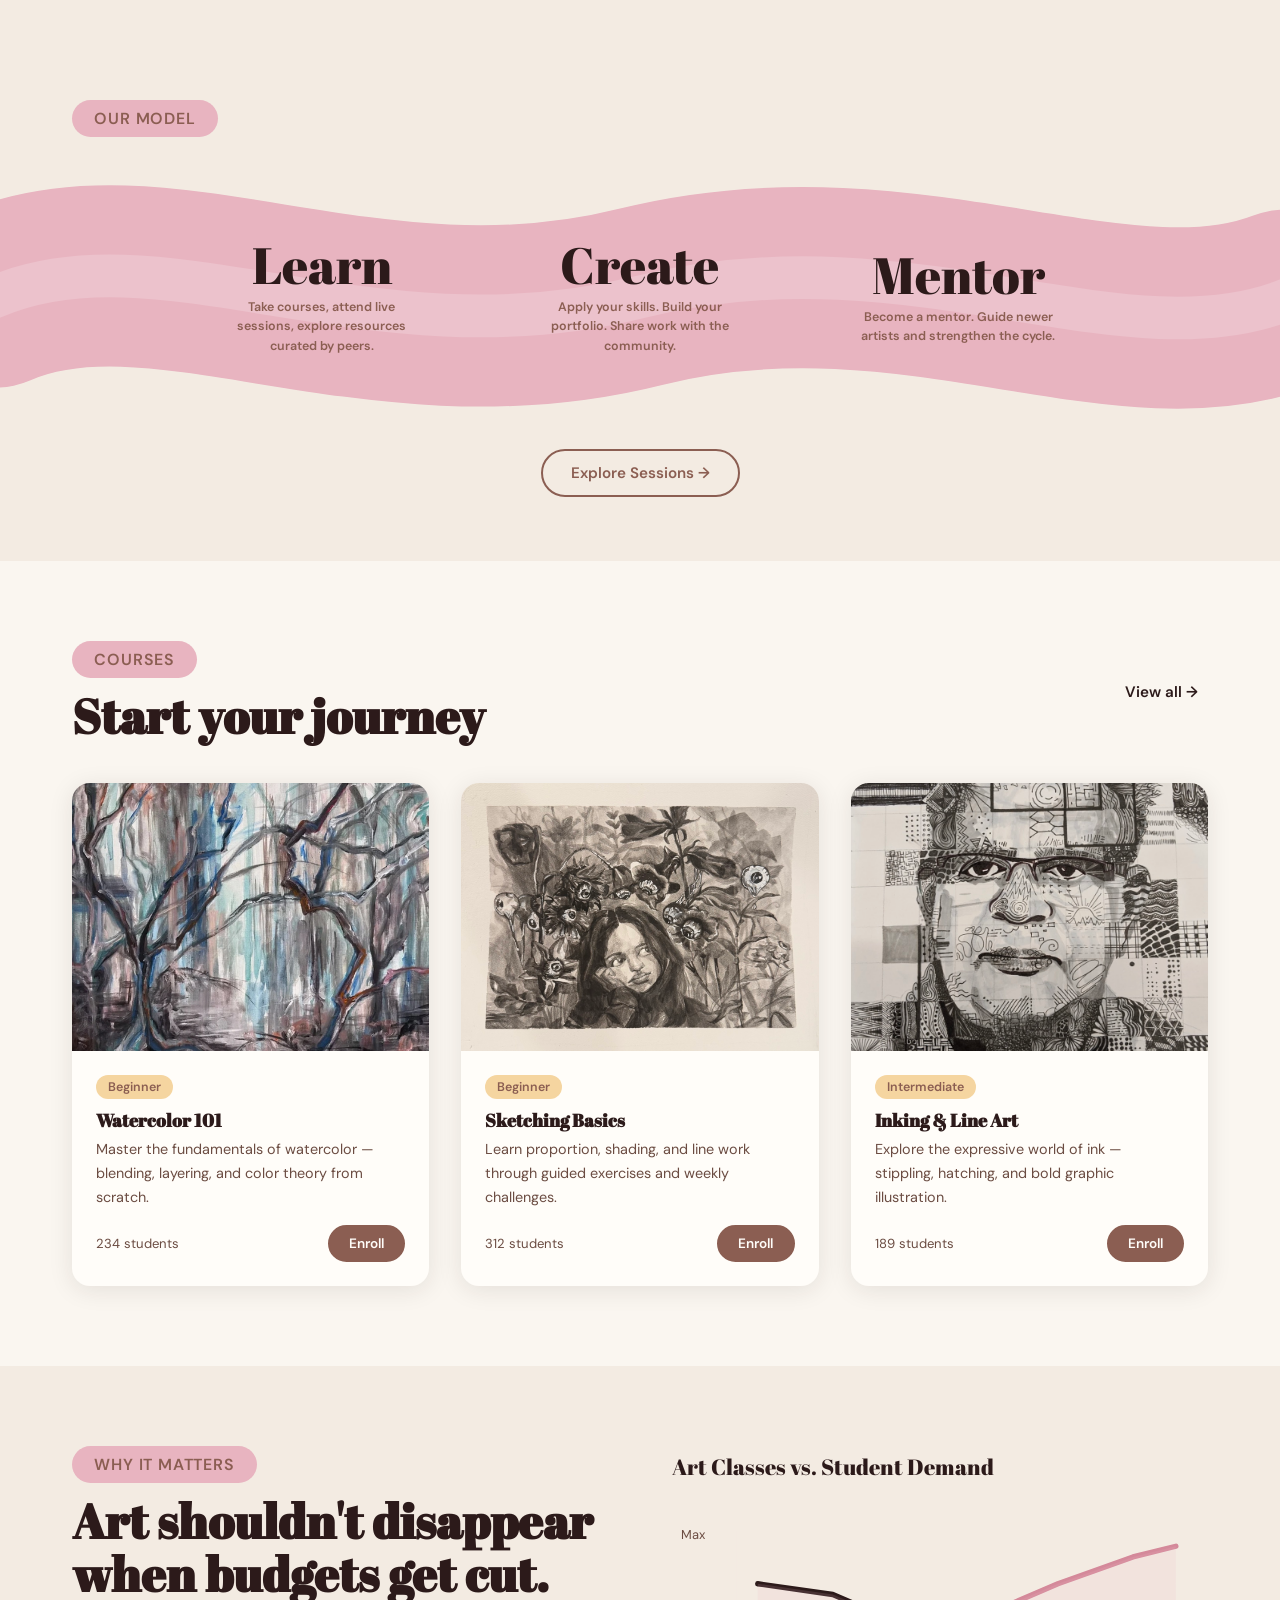
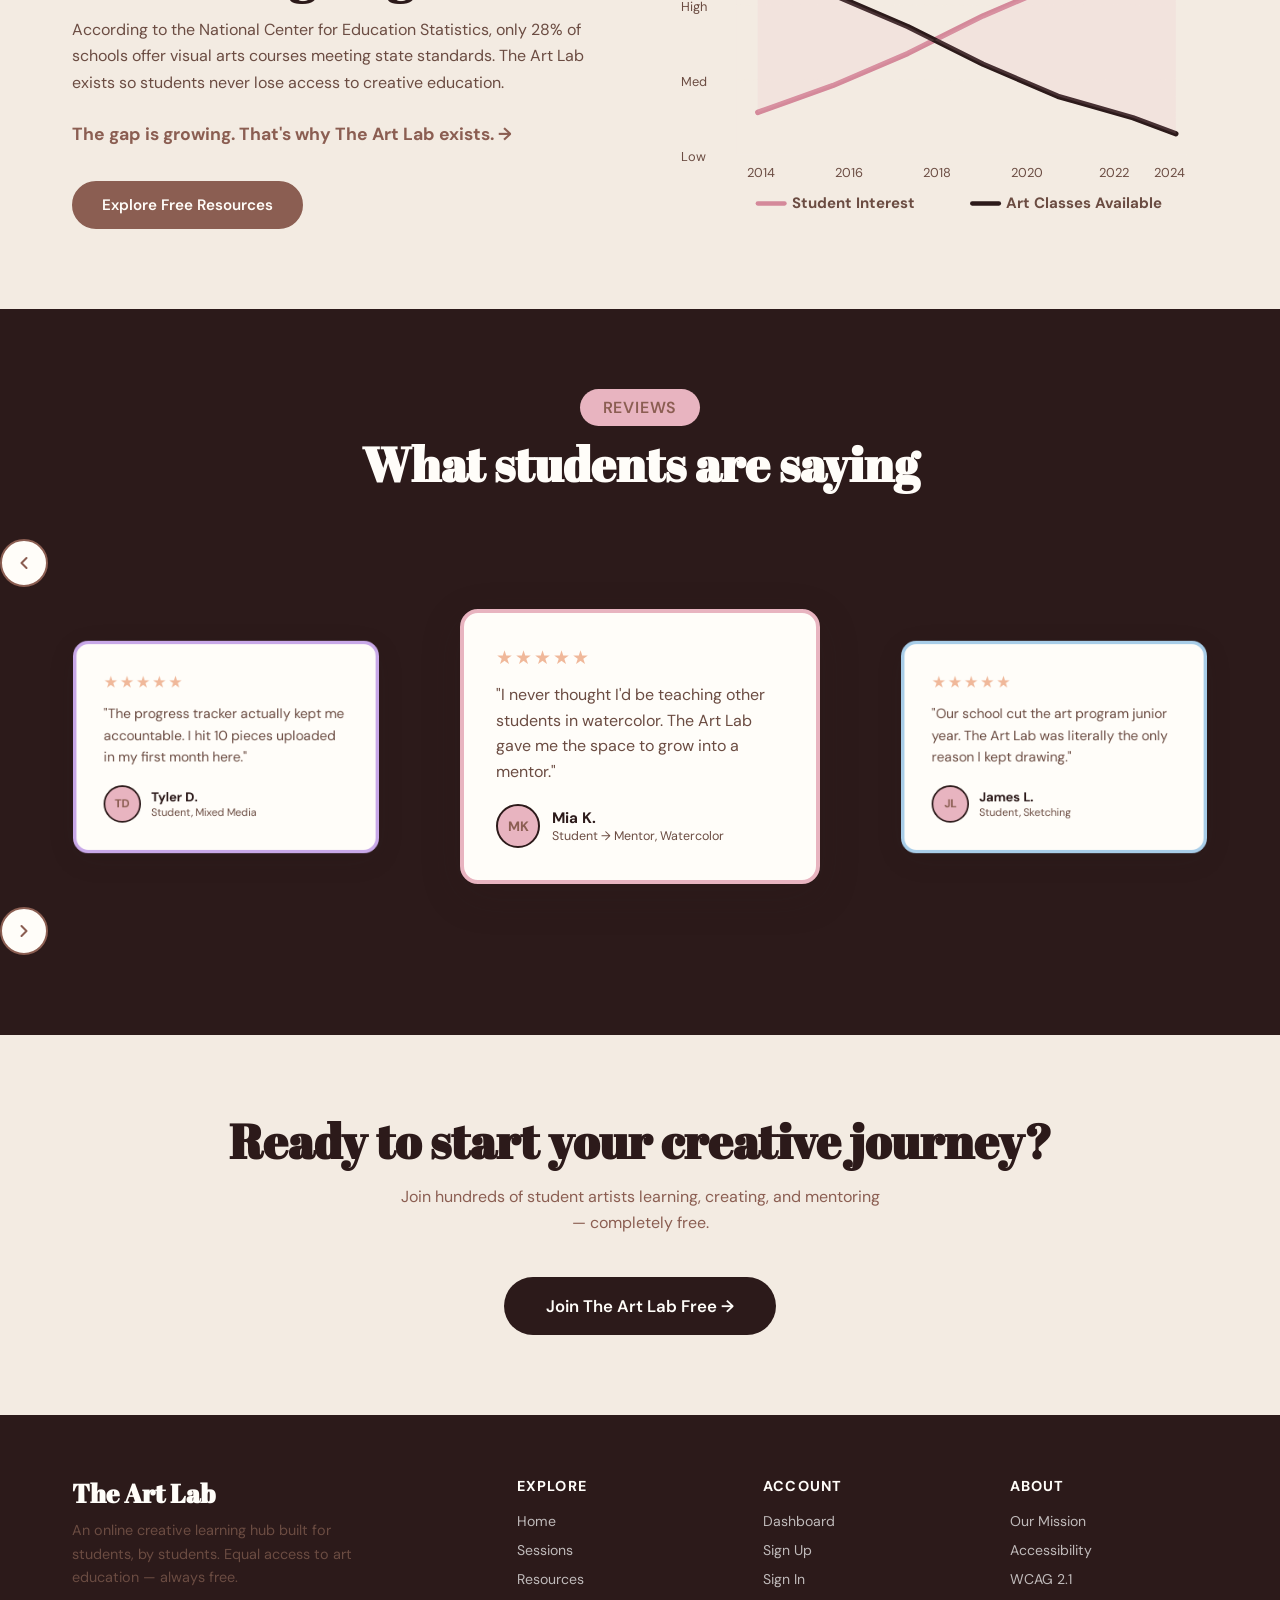
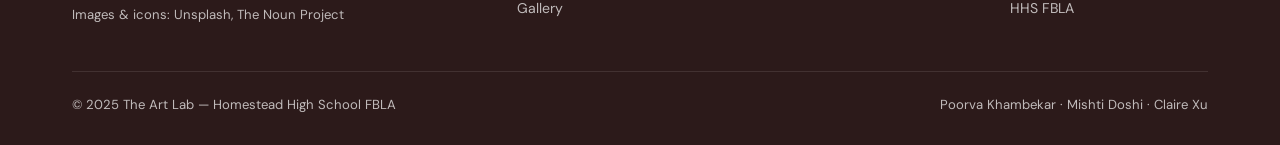
==== commit 85530b54: "merging" ====
--- a/index.html
+++ b/index.html
@@ -9,6 +9,14 @@
   <link rel="preconnect" href="https://fonts.gstatic.com" crossorigin />
   <link href="https://fonts.googleapis.com/css2?family=Abril+Fatface&family=DM+Sans:ital,wght@0,400;0,500;0,600;0,700;1,400&display=swap" rel="stylesheet" />
   <link rel="stylesheet" href="css/style.css" />
+<!-- Google Analytics -->
+<script async src="https://www.googletagmanager.com/gtag/js?id=G-MBBD9X6MBG"></script>
+<script>
+  window.dataLayer = window.dataLayer || [];
+  function gtag(){dataLayer.push(arguments);}
+  gtag('js', new Date());
+  gtag('config', 'G-MBBD9X6MBG');
+</script>
 </head>
 <body>
 
@@ -34,12 +42,27 @@
     </ul>
     <div class="nav-right">
       <div style="position:relative;">
-        <button class="palette-btn" id="paletteBtn" title="Choose your palette" style="display:flex;align-items:center;justify-content:center"><svg width="18" height="18" viewBox="0 0 24 24" fill="none" stroke="currentColor" stroke-width="2" stroke-linecap="round" stroke-linejoin="round"><path d="M12 2a2 2 0 0 1 2 2v.5A8 8 0 0 1 20 11v5l2 2H2l2-2v-5a8 8 0 0 1 6-7.75V4a2 2 0 0 1 2-2zA6 6 0 0 0 6 8c0 7-3 9-3 9h18s-3-2-3-9"/><path d="M13.73 21a2 2 0 0 1-3.46 0"/></button>
+        <button class="palette-btn" id="paletteBtn" title="Choose your palette" style="display:flex;align-items:center;justify-content:center"><svg width="34" height="34" viewBox="0 0 34 34" fill="none"><path d="M17 2 A15 15 0 0 1 29.99 10.5 L17 17Z" fill="#D4899A"/><path d="M29.99 10.5 A15 15 0 0 1 29.99 23.5 L17 17Z" fill="#E68A62"/><path d="M29.99 23.5 A15 15 0 0 1 17 32 L17 17Z" fill="#D4A040"/><path d="M17 32 A15 15 0 0 1 4.01 23.5 L17 17Z" fill="#7DB06A"/><path d="M4.01 23.5 A15 15 0 0 1 4.01 10.5 L17 17Z" fill="#6AAFD4"/><path d="M4.01 10.5 A15 15 0 0 1 17 2 L17 17Z" fill="#C8A8E8"/></button>
         <div class="palette-popup" id="palettePopup">
           <div style="font-weight:700;font-size:0.85rem;color:var(--dark);margin-bottom:0.25rem;">Your Palette</div>
-          <div class="palette-option active" data-palette="warm"><div class="palette-swatch" style="background:linear-gradient(135deg,#E8B4C0,#F5D5A0)"></div> Warm Studio</div>
-          <div class="palette-option" data-palette="dark"><div class="palette-swatch" style="background:linear-gradient(135deg,#2A1F19,#E0A892)"></div> Dark Mode</div>
-          <div class="palette-option" data-palette="colorblind"><div class="palette-swatch" style="background:linear-gradient(135deg,#3E84B5,#E0791C)"></div> Colorblind Friendly</div>
+          <div class="palette-option active" data-palette="warm">
+            <div class="palette-swatch" style="background:linear-gradient(135deg,#E8B4C0,#F5D5A0)"></div> Default
+          </div>
+          <div class="palette-option" data-palette="ocean">
+            <div class="palette-swatch" style="background:linear-gradient(135deg,#A8CDE8,#C8E8F5)"></div> Cool
+          </div>
+          <div class="palette-option" data-palette="forest">
+            <div class="palette-swatch" style="background:linear-gradient(135deg,#A8C897,#D0EDBB)"></div> Fresh
+          </div>
+          <div class="palette-option" data-palette="sunset">
+            <div class="palette-swatch" style="background:linear-gradient(135deg,#F0B89A,#F9D8A8)"></div> Sunset
+          </div>
+          <div class="palette-option" data-palette="dark">
+            <div class="palette-swatch" style="background:linear-gradient(135deg,#2C2C2C,#1A1A1A)"></div> Dark Mode
+          </div>
+          <div class="palette-option" data-palette="highcontrast">
+            <div class="palette-swatch" style="background:linear-gradient(135deg,#0057B7,#FFD700)"></div> High Contrast
+          </div>
         </div>
       </div>
       <div class="auth-area" id="authArea"></div>
@@ -49,7 +72,6 @@
 
 <!-- ── HERO ─────────────────────────────────────────────────────────────── -->
 <section class="hero">
-
   <!-- Main title -->
   <div class="hero-stage">
 <div class="hero-bigtitle">
@@ -134,7 +156,6 @@
   <div class="container">
     <div class="section-tag lcm-tag">Our Model</div>
     <div class="lcm-scene" id="lcmScene">
-      <!-- Super thick brushstroke -->
       <svg class="lcm-brush" viewBox="0 0 1200 210" preserveAspectRatio="none" fill="none">
         <path class="brush-path"
               d="M-5 105 C150 38,350 168,600 105 C850 42,1050 168,1205 108"
@@ -145,7 +166,6 @@
               stroke="rgba(255,255,255,0.18)" stroke-width="40" stroke-linecap="round"
               stroke-dasharray="1660" stroke-dashoffset="1660"/>
       </svg>
-      <!-- Words overlaid on the stroke -->
       <div class="lcm-overlay">
         <div class="lcm-item" style="--wi:0">
           <span class="lcm-label">Learn</span>
@@ -225,28 +245,50 @@
       <div class="reveal">
         <div class="section-tag">Why It Matters</div>
         <h2>Art shouldn't disappear when budgets get cut.</h2>
-        <p style="margin-top:1rem;margin-bottom:2rem;">According to the National Center for Education Statistics, only 28% of schools offer visual arts courses meeting state standards. The Art Lab exists so students never lose access to creative education — regardless of where they live or what their school can afford.</p>
+        <p style="margin-top:1rem;margin-bottom:1.5rem;">According to the National Center for Education Statistics, only 28% of schools offer visual arts courses meeting state standards. The Art Lab exists so students never lose access to creative education.</p>
+        <p style="font-weight:700;font-size:1.1rem;color:var(--accent);margin-bottom:2rem;">The gap is growing. That's why The Art Lab exists. →</p>
         <a href="resources.html" class="btn btn-primary">Explore Free Resources</a>
       </div>
-      <div class="reveal" style="display:grid;gap:1.5rem;">
-        <div class="card feature-pill">
-          <div class="feature-icon">
-            <svg width="56" height="56" viewBox="0 0 56 56" fill="none"><circle cx="28" cy="28" r="26" stroke="var(--primary-d)" stroke-width="2.5" fill="rgba(232,180,192,0.15)"/><path d="M28 16v14M22 26l6 6 6-6" stroke="var(--accent)" stroke-width="2.5" stroke-linecap="round" stroke-linejoin="round"/><line x1="20" y1="38" x2="36" y2="38" stroke="var(--accent)" stroke-width="2.5" stroke-linecap="round"/></svg>
-          </div>
-          <h3>Free for Every Student</h3>
-        </div>
-        <div class="card feature-pill">
-          <div class="feature-icon">
-            <svg width="56" height="56" viewBox="0 0 56 56" fill="none"><circle cx="28" cy="28" r="26" stroke="var(--primary-d)" stroke-width="2.5" fill="rgba(232,180,192,0.15)"/><circle cx="22" cy="22" r="5" stroke="var(--accent)" stroke-width="2.2"/><circle cx="34" cy="22" r="5" stroke="var(--accent)" stroke-width="2.2"/><path d="M14 40c0-5 4-9 8-9h0c2 2 6 2 8 0h0c4 0 8 4 8 9" stroke="var(--accent)" stroke-width="2.2" stroke-linecap="round"/></svg>
-          </div>
-          <h3>Peer-Powered Learning</h3>
-        </div>
-        <div class="card feature-pill">
-          <div class="feature-icon">
-            <svg width="56" height="56" viewBox="0 0 56 56" fill="none"><circle cx="28" cy="28" r="26" stroke="var(--primary-d)" stroke-width="2.5" fill="rgba(232,180,192,0.15)"/><circle cx="28" cy="22" r="4" stroke="var(--accent)" stroke-width="2.2"/><path d="M20 28h16M28 28v10M22 38l6-4 6 4" stroke="var(--accent)" stroke-width="2.2" stroke-linecap="round" stroke-linejoin="round"/></svg>
-          </div>
-          <h3>Accessible by Design</h3>
-        </div>
+      <div class="reveal">
+          <div style="font-family:'Abril Fatface',serif;font-size:1.4rem;color:var(--dark);margin-bottom:1rem;">Art Classes vs. Student Demand</div>
+          <svg id="impactGraph" viewBox="0 0 500 300" fill="none" style="width:100%;height:auto;">
+            <!-- Grid lines -->
+            <line x1="60" y1="30" x2="60" y2="240" stroke="var(--bg2)" stroke-width="1"/>
+            <line x1="60" y1="240" x2="480" y2="240" stroke="var(--bg2)" stroke-width="1"/>
+            <line x1="60" y1="170" x2="480" y2="170" stroke="var(--bg2)" stroke-width="0.5" stroke-dasharray="4"/>
+            <line x1="60" y1="100" x2="480" y2="100" stroke="var(--bg2)" stroke-width="0.5" stroke-dasharray="4"/>
+            <!-- Y-axis labels -->
+            <text x="8" y="245" font-size="12" fill="var(--mid)" font-family="DM Sans">Low</text>
+            <text x="8" y="175" font-size="12" fill="var(--mid)" font-family="DM Sans">Med</text>
+            <text x="8" y="105" font-size="12" fill="var(--mid)" font-family="DM Sans">High</text>
+            <text x="8" y="38" font-size="12" fill="var(--mid)" font-family="DM Sans">Max</text>
+            <!-- X-axis labels -->
+            <text x="70" y="260" font-size="12" fill="var(--mid)" font-family="DM Sans">2014</text>
+            <text x="152" y="260" font-size="12" fill="var(--mid)" font-family="DM Sans">2016</text>
+            <text x="234" y="260" font-size="12" fill="var(--mid)" font-family="DM Sans">2018</text>
+            <text x="316" y="260" font-size="12" fill="var(--mid)" font-family="DM Sans">2020</text>
+            <text x="398" y="260" font-size="12" fill="var(--mid)" font-family="DM Sans">2022</text>
+            <text x="450" y="260" font-size="12" fill="var(--mid)" font-family="DM Sans">2024</text>
+            <!-- Student interest (rising) - red/warm line -->
+            <polyline class="graph-line graph-line--demand"
+              points="80,200 150,175 220,145 290,110 360,80 430,55 470,45"
+              stroke="#D4899A" stroke-width="5" stroke-linecap="round" stroke-linejoin="round"
+              fill="none" stroke-dasharray="600" stroke-dashoffset="600"/>
+            <!-- Art classes available (declining) - dark line -->
+            <polyline class="graph-line graph-line--supply"
+              points="80,80 150,90 220,120 290,155 360,185 430,205 470,220"
+              stroke="var(--dark)" stroke-width="5" stroke-linecap="round" stroke-linejoin="round"
+              fill="none" stroke-dasharray="600" stroke-dashoffset="600"/>
+            <!-- Gap shading -->
+            <polygon class="graph-gap"
+              points="80,200 150,175 220,145 290,110 360,80 430,55 470,45 470,220 430,205 360,185 290,155 220,120 150,90 80,80"
+              fill="var(--primary)" opacity="0"/>
+            <!-- Legend -->
+            <line x1="80" y1="285" x2="105" y2="285" stroke="#D4899A" stroke-width="4" stroke-linecap="round"/>
+            <text x="112" y="289" font-size="14" fill="var(--mid)" font-family="DM Sans" font-weight="700">Student Interest</text>
+            <line x1="280" y1="285" x2="305" y2="285" stroke="var(--dark)" stroke-width="4" stroke-linecap="round"/>
+            <text x="312" y="289" font-size="14" fill="var(--mid)" font-family="DM Sans" font-weight="700">Art Classes Available</text>
+          </svg>
       </div>
     </div>
   </div>
--- a/css/style.css
+++ b/css/style.css
@@ -50,6 +50,26 @@
   --danger-color: #8A2BE2;
   --danger-bg:    #F3EAFB;
 }
+[data-palette="dark"] {
+  --bg:#1A1A1A; --bg2:#252525; --primary:#D4899A; --primary-d:#C06A7E;
+  --accent:#E8B4C0; --accent2:#D4A08A; --dark:#F0E8E2; --mid:#B0A098;
+  --highlight:#8B6E5A; --card:#2C2C2C; --shadow:rgba(0,0,0,0.3);
+  --white:#F0E8E2;
+}
+[data-palette="dark"] nav {
+  background: rgba(26,26,26,0.95);
+  border-bottom-color: rgba(255,255,255,0.08);
+}
+[data-palette="highcontrast"] {
+  --bg:#FFFFF0; --bg2:#FFFDE6; --primary:#0057B7; --primary-d:#003D80;
+  --accent:#1A1A1A; --accent2:#333333; --dark:#000000; --mid:#333333;
+  --highlight:#FFD700; --card:#FFFFFF; --shadow:rgba(0,0,0,0.2);
+  --white:#FFFFFF;
+}
+[data-palette="highcontrast"] nav {
+  background: rgba(255,255,240,0.98);
+  border-bottom: 2px solid #000;
+}
 
 /* ─── RESET & BASE ──────────────────────────────────────────────────────── */
 *, *::before, *::after { box-sizing: border-box; margin: 0; padding: 0; }
@@ -263,7 +283,7 @@
 .auth-area { display: flex; align-items: center; gap: 0.75rem; }
 .user-btn {
   width: 38px; height: 38px; border-radius: 50%;
-  background: var(--primary); border: 2.5px solid var(--dark);
+  background: var(--primary); border: 1.5px solid var(--dark);
   display: flex; align-items: center; justify-content: center;
   font-size: 1rem; color: var(--accent);
   transition: var(--transition); overflow: hidden;
@@ -681,40 +701,8 @@
 .role-option .role-icon { font-size: 1.5rem; display: block; margin-bottom: 0.3rem; }
 
 /* ─── DASHBOARD ─────────────────────────────────────────────────────────── */
-.dash-layout {
-  display: grid; grid-template-columns: 260px 1fr;
-  gap: 2rem; min-height: calc(100vh - 68px);
-  padding-top: 88px;
-}
-.dash-sidebar {
-  background: var(--card); border-radius: var(--radius);
-  padding: 1.75rem; height: fit-content;
-  box-shadow: 0 4px 24px var(--shadow);
-  position: sticky; top: 88px;
-}
-.dash-avatar {
-  width: 80px; height: 80px; border-radius: 50%;
-  background: linear-gradient(135deg, var(--primary), var(--primary-d));
-  display: flex; align-items: center; justify-content: center;
-  font-family: 'Abril Fatface', serif; font-size: 2rem; color: var(--white);
-  margin: 0 auto 1rem;
-}
-.dash-name { text-align: center; font-weight: 700; font-size: 1.1rem; color: var(--dark); }
-.dash-role {
-  text-align: center; font-size: 0.82rem; color: var(--white);
-  background: var(--accent); padding: 0.2rem 0.75rem; border-radius: 50px;
-  display: inline-block; margin: 0.4rem auto 1.5rem; display: flex; justify-content: center;
-}
-.dash-nav { list-style: none; margin-top: 0.5rem; }
-.dash-nav li a {
-  display: flex; align-items: center; gap: 0.75rem;
-  padding: 0.75rem 1rem; border-radius: var(--radius-sm);
-  font-size: 0.92rem; font-weight: 500; color: var(--mid);
-  transition: var(--transition);
-}
-.dash-nav li a:hover, .dash-nav li a.active { background: rgba(232,180,192,0.2); color: var(--accent); }
-.dash-nav li a .nav-icon { font-size: 1.1rem; width: 20px; }
-.dash-content { padding-bottom: 3rem; }
+/* Dashboard portal */
+#dashView > .container { padding-top: 88px; padding-bottom: 3rem; }
 
 /* Stats row */
 .stats-row { display: grid; grid-template-columns: repeat(4,1fr); gap: 1.25rem; margin-bottom: 2rem; }
@@ -780,7 +768,16 @@
   width: 72px; height: 72px; border-radius: 50%;
   display: flex; align-items: center; justify-content: center;
   font-size: 2rem; overflow: hidden; flex-shrink: 0;
-}
+  border: 3.5px solid transparent; background: var(--primary);
+}
+.mentor-card:nth-child(8n+1) .mentor-avatar { border-color: #E8B4C0; }
+.mentor-card:nth-child(8n+2) .mentor-avatar { border-color: #A8CDE8; }
+.mentor-card:nth-child(8n+3) .mentor-avatar { border-color: #F5D5A0; }
+.mentor-card:nth-child(8n+4) .mentor-avatar { border-color: #A8C897; }
+.mentor-card:nth-child(8n+5) .mentor-avatar { border-color: #C8A8E8; }
+.mentor-card:nth-child(8n+6) .mentor-avatar { border-color: #F0B89A; }
+.mentor-card:nth-child(8n+7) .mentor-avatar { border-color: #A8E8D4; }
+.mentor-card:nth-child(8n+8) .mentor-avatar { border-color: #E8D4A0; }
 .mentor-avatar svg { width: 100%; height: 100%; display: block; }
 .mentor-name { font-weight: 700; font-size: 1.1rem; color: var(--dark); }
 .mentor-specialty { font-size: 0.85rem; color: var(--mid); margin-top: 0.2rem; }
@@ -791,7 +788,7 @@
   background: var(--bg2); color: var(--accent);
 }
 .mentor-rating { display: flex; align-items: center; gap: 0.25rem; font-size: 0.85rem; color: var(--accent2); font-weight: 600; }
-.stars { color: var(--highlight); }
+.stars { color: #D4A040; font-size: 1.15rem; letter-spacing: 0.05em; }
 
 /* Schedule calendar */
 .schedule-calendar {
@@ -953,7 +950,7 @@
 /* ─── PAGE HERO ─────────────────────────────────────────────────────────── */
 .page-hero {
   background: linear-gradient(135deg, var(--bg2) 0%, var(--bg) 100%);
-  padding: 7rem 0 4rem;
+  padding: 9rem 0 6rem;
   text-align: center;
   position: relative; overflow: hidden;
 }
@@ -1055,8 +1052,6 @@
   .grid-4 { grid-template-columns: repeat(2,1fr); }
   .footer-grid { grid-template-columns: 1fr 1fr; }
   .stats-row { grid-template-columns: repeat(2,1fr); }
-  .dash-layout { grid-template-columns: 1fr; }
-  .dash-sidebar { position: static; }
 }
 @media(max-width:768px) {
   .grid-2,.grid-3 { grid-template-columns: 1fr; }
@@ -1235,6 +1230,14 @@
   position: relative;
   z-index: 1;
 }
+.brush-path {
+  transition: stroke-dashoffset 2.1s cubic-bezier(0.25,0.46,0.45,0.94);
+}
+.brush-hi {
+  transition: stroke-dashoffset 2.1s cubic-bezier(0.25,0.46,0.45,0.94) 0.08s;
+}
+.lcm-scene.painted .brush-path,
+.lcm-scene.painted .brush-hi { stroke-dashoffset: 0; }
 .lcm-overlay {
   position: absolute;
   inset: 0;
@@ -1254,10 +1257,7 @@
   transition: opacity 0.55s ease, transform 0.55s ease;
   transition-delay: calc(var(--wi) * 0.48s + 0.6s);
 }
-.lcm-item.visible { opacity: 1; transform: rotate(var(--tilt, 0deg)); }
-.lcm-item:nth-child(1) { --tilt: -4deg; }
-.lcm-item:nth-child(2) { --tilt: 2deg; }
-.lcm-item:nth-child(3) { --tilt: -3deg; }
+.lcm-item.visible { opacity: 1; transform: none; }
 .lcm-label {
   display: block;
   font-family: 'Abril Fatface', serif;
@@ -1274,14 +1274,6 @@
   max-width: 200px;
   margin: 0 auto;
 }
-.brush-path {
-  transition: stroke-dashoffset 2.1s cubic-bezier(0.25,0.46,0.45,0.94);
-}
-.brush-hi {
-  transition: stroke-dashoffset 2.1s cubic-bezier(0.25,0.46,0.45,0.94) 0.08s;
-}
-.lcm-scene.painted .brush-path,
-.lcm-scene.painted .brush-hi { stroke-dashoffset: 0; }
 
 .lcm-btn-row { margin-top: 2.5rem; }
 .lcm-btn {
@@ -1411,3 +1403,179 @@
   font-size: 0.8rem; font-weight: 600; color: var(--accent);
   text-align: center; line-height: 1.3;
 }
+
+/* ── Feature pills ───────────────────────────────────────────────────────── */
+.feature-pill {
+  padding: 1.75rem 2rem;
+  display: flex; align-items: center; justify-content: center; gap: 1.25rem;
+}
+.feature-pill h3 { margin: 0; font-size: clamp(1.3rem, 2.5vw, 1.8rem); color: var(--dark); }
+.feature-icon { flex-shrink: 0; }
+
+/* ── Hero gradient blobs ─────────────────────────────────────────────────── */
+.hero { position: relative; }
+.hero-blob {
+  position: absolute;
+  border-radius: 50%;
+  filter: blur(80px);
+  opacity: 0.45;
+  z-index: 0;
+  pointer-events: none;
+}
+.hero-blob--1 {
+  width: 600px; height: 600px;
+  background: radial-gradient(circle, #F0B89A 0%, #E8B4C0 40%, transparent 70%);
+  top: 5%; right: 2%;
+}
+.hero-blob--2 {
+  width: 550px; height: 550px;
+  background: radial-gradient(circle, #F5D5A0 0%, #F0B89A 40%, transparent 70%);
+  bottom: 5%; left: 2%;
+}
+
+/* ── Mentor grid & photo cards ────────────────────────────────────────────── */
+.mentor-grid {
+  display: grid;
+  grid-template-columns: repeat(2, 1fr);
+  gap: 2rem;
+}
+.mentor-card--photo {
+  display: grid; grid-template-columns: 1fr 1fr;
+  padding: 0; overflow: hidden; height: 280px;
+}
+.mentor-card-left {
+  padding: 1.75rem;
+  display: flex; flex-direction: column;
+  justify-content: center; gap: 0.75rem;
+}
+.mentor-bio {
+  font-size: 0.85rem; color: var(--mid);
+  font-style: italic; line-height: 1.55;
+}
+.mentor-card-photo {
+  overflow: hidden;
+  height: 100%;
+}
+.mentor-card-photo img {
+  width: 100%; height: 100%;
+  object-fit: cover; display: block;
+}
+.mentor-card--photo { border: 4px solid transparent; }
+.mentor-card--photo:nth-child(6n+1) { border-color: #E8B4C0; }
+.mentor-card--photo:nth-child(6n+2) { border-color: #A8CDE8; }
+.mentor-card--photo:nth-child(6n+3) { border-color: #F5D5A0; }
+.mentor-card--photo:nth-child(6n+4) { border-color: #A8C897; }
+.mentor-card--photo:nth-child(6n+5) { border-color: #C8A8E8; }
+.mentor-card--photo:nth-child(6n+6) { border-color: #F0B89A; }
+
+/* ── Weekly calendar ─────────────────────────────────────────────────────── */
+.weekly-cal { overflow-x: auto; }
+.cal-grid {
+  display: grid;
+  grid-template-columns: 50px repeat(7, 1fr);
+  border: 1px solid var(--bg2);
+  border-radius: var(--radius-sm);
+  overflow: hidden;
+}
+.cal-corner {
+  background: var(--bg2); padding: 0.4rem;
+  border-bottom: 1px solid var(--bg2);
+  border-right: 1px solid var(--bg2);
+}
+.cal-day-header {
+  background: var(--bg2); padding: 0.5rem 0.25rem;
+  text-align: center; font-weight: 700; font-size: 0.75rem;
+  color: var(--dark); border-bottom: 1px solid var(--bg2);
+  border-right: 1px solid rgba(0,0,0,0.04);
+}
+.cal-hour-label {
+  padding: 0.35rem 0.4rem; font-size: 0.7rem;
+  color: var(--mid); font-weight: 600;
+  border-right: 1px solid var(--bg2);
+  border-bottom: 1px solid rgba(0,0,0,0.04);
+  display: flex; align-items: center;
+}
+.cal-cell {
+  border-right: 1px solid rgba(0,0,0,0.04);
+  border-bottom: 1px solid rgba(0,0,0,0.04);
+  min-height: 32px;
+  transition: background 0.2s;
+}
+.cal-available {
+  background: #B8E6B8;
+  cursor: pointer;
+  display: flex; align-items: center; justify-content: center;
+}
+.cal-available:hover { background: #8FD48F; }
+.cal-booked {
+  background: var(--accent);
+  color: var(--white);
+  font-size: 0.75rem; font-weight: 700;
+  display: flex; align-items: center; justify-content: center;
+}
+
+/* ── Full schedule calendar ──────────────────────────────────────────────── */
+.full-sched-grid .cal-cell { min-height: 80px; position: relative; }
+.sched-session {
+  padding: 0.4rem 0.5rem;
+  display: flex; flex-direction: column; gap: 0.15rem;
+  cursor: default;
+}
+.sched-title {
+  font-weight: 700; font-size: 0.72rem;
+  color: var(--dark); line-height: 1.2;
+}
+.sched-meta {
+  font-size: 0.65rem; color: var(--mid); line-height: 1.2;
+}
+.sched-join {
+  margin-top: auto;
+  padding: 0.2rem 0.5rem;
+  border-radius: 50px; border: 1.5px solid var(--accent);
+  background: var(--card); color: var(--accent);
+  font-size: 0.65rem; font-weight: 700;
+  font-family: 'DM Sans', sans-serif;
+  cursor: pointer; transition: var(--transition);
+  align-self: flex-start;
+}
+.sched-join:hover {
+  background: var(--accent); color: var(--white);
+}
+
+/* ── Schedule detail popup ───────────────────────────────────────────────── */
+#schedDetailPopup {
+  display: none; position: fixed; inset: 0; z-index: 9500;
+  background: rgba(20,10,10,0.7); backdrop-filter: blur(6px);
+  align-items: center; justify-content: center; padding: 2rem;
+}
+#schedDetailPopup.open { display: flex; }
+.sched-detail-card {
+  position: relative;
+  background: var(--card); border-radius: var(--radius);
+  padding: 2.5rem; max-width: 480px; width: 100%;
+  box-shadow: 0 24px 64px rgba(0,0,0,0.3);
+  animation: scaleIn 0.25s cubic-bezier(0.34,1.56,0.64,1);
+}
+.sched-session { cursor: pointer; transition: background 0.2s, transform 0.15s; }
+.sched-session:hover { background: rgba(184,230,184,0.45) !important; transform: scale(1.03); }
+
+/* ── Dashboard art grid ──────────────────────────────────────────────────── */
+.dash-art-grid {
+  display: grid; grid-template-columns: repeat(3, 1fr); gap: 0.75rem;
+}
+.dash-art-piece {
+  aspect-ratio: 1; border-radius: var(--radius-sm); overflow: hidden;
+  transition: transform 0.3s ease;
+}
+.dash-art-piece:hover { transform: scale(1.04); }
+.dash-art-piece img { width: 100%; height: 100%; object-fit: cover; display: block; }
+
+/* ── Impact graph animation ──────────────────────────────────────────────── */
+.graph-line {
+  transition: stroke-dashoffset 2s cubic-bezier(0.25,0.46,0.45,0.94);
+}
+.graph-line--demand { transition-delay: 0.3s; }
+.graph-line--supply { transition-delay: 0.6s; }
+.graph-gap { transition: opacity 0.8s ease 1.8s; }
+#impactGraph.animated .graph-line { stroke-dashoffset: 0; }
+#impactGraph.animated .graph-gap { opacity: 0.15; }
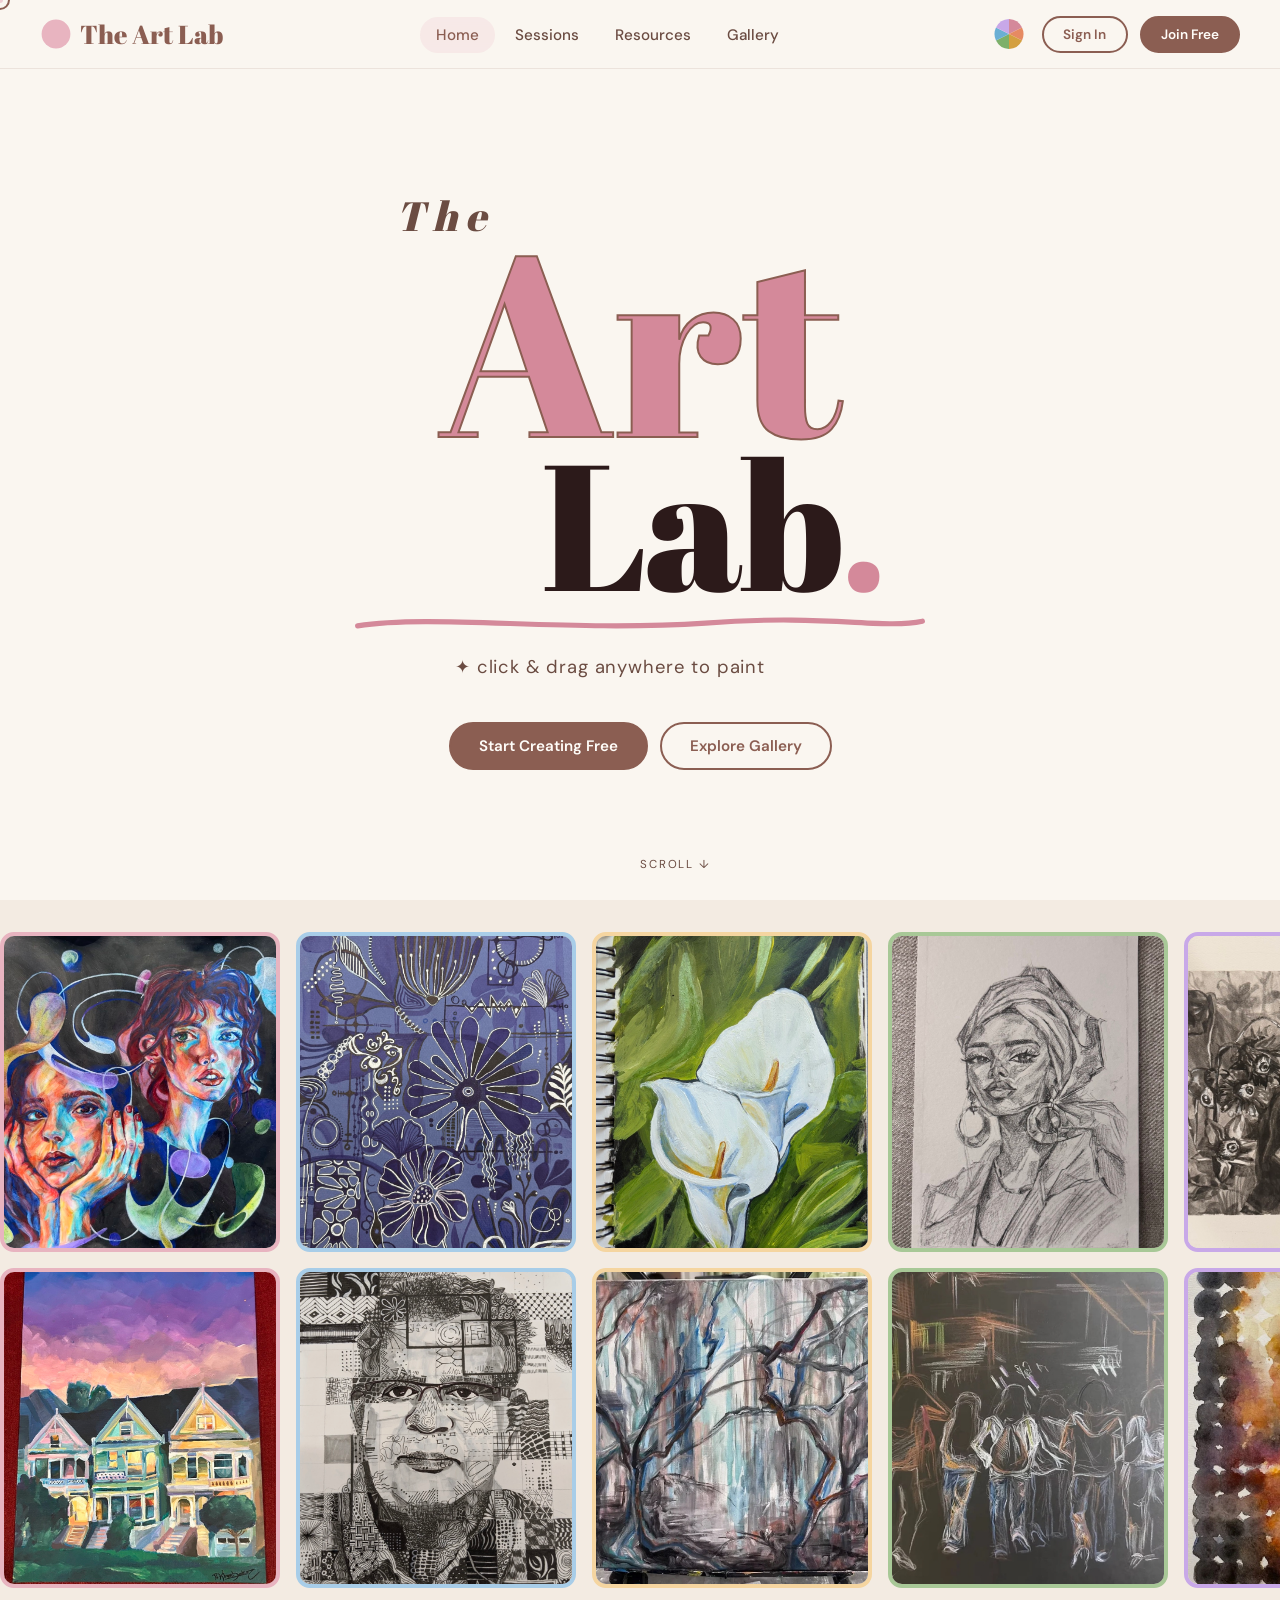
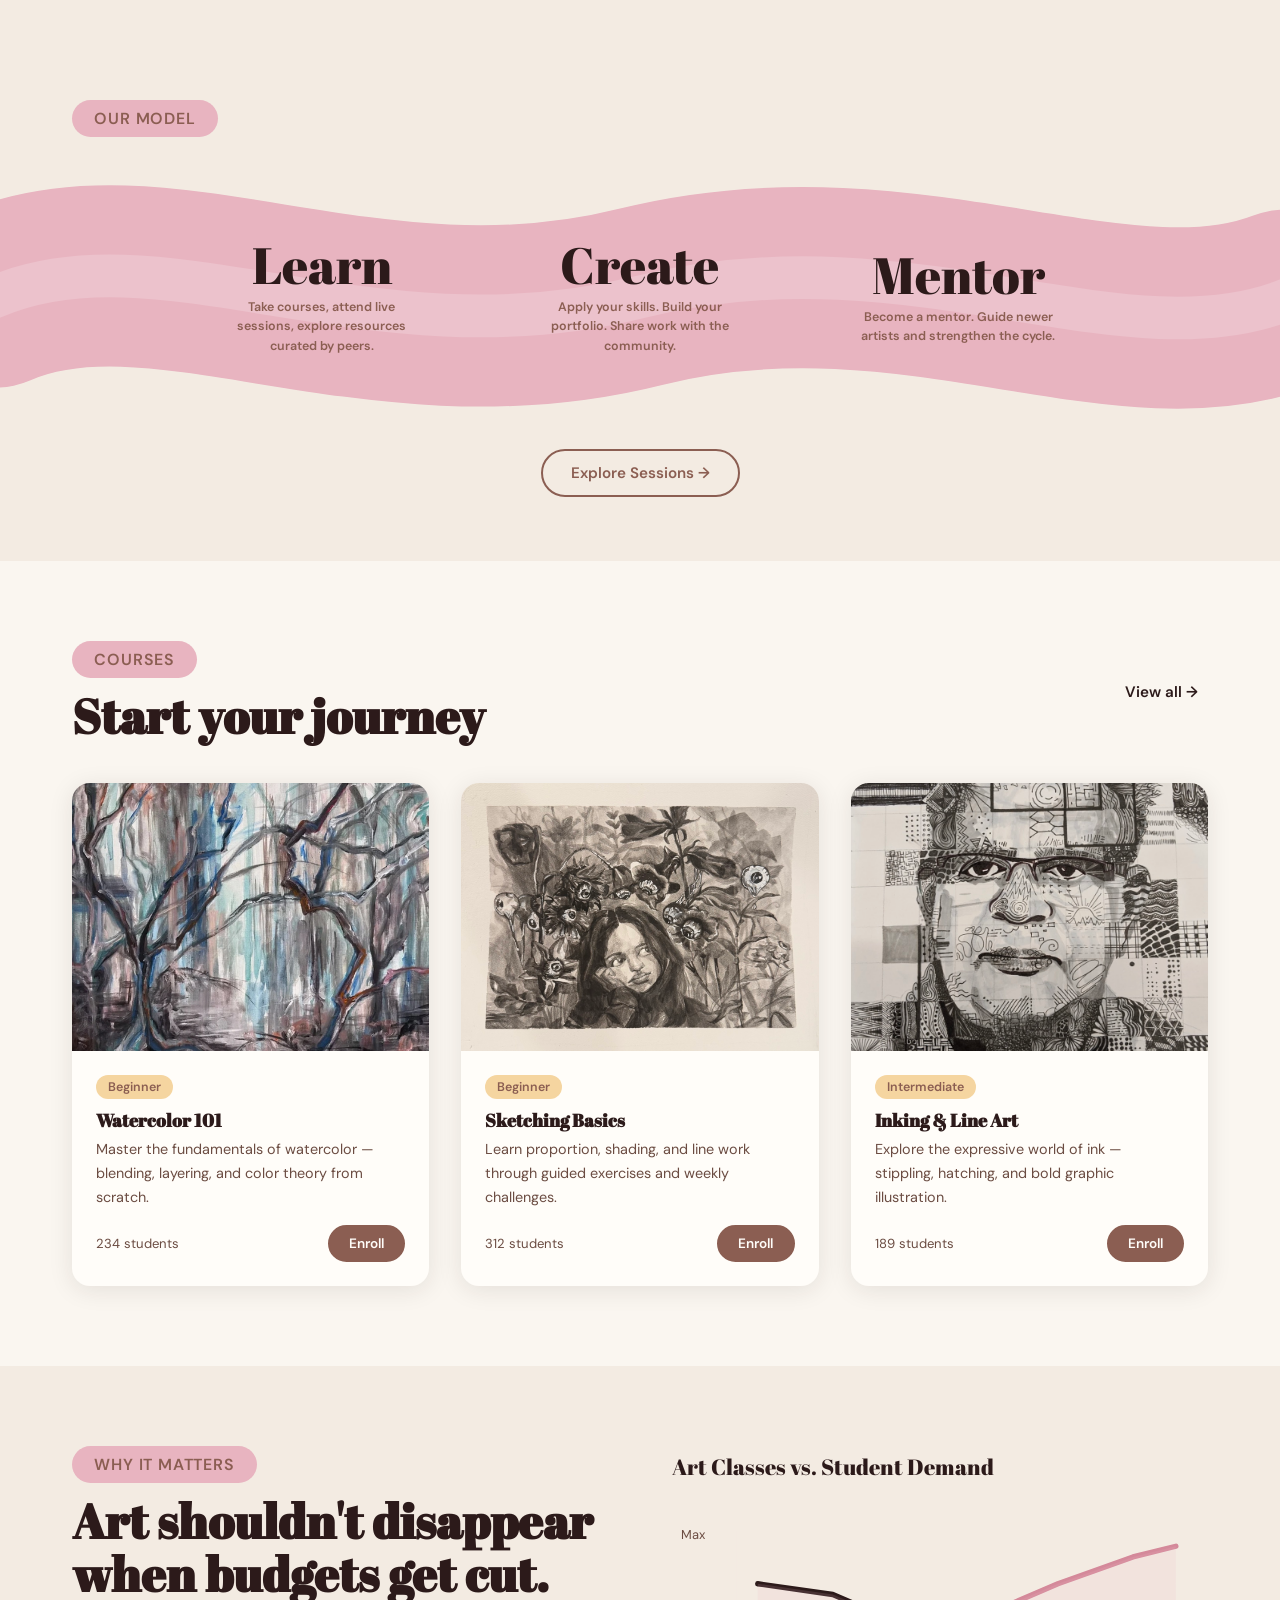
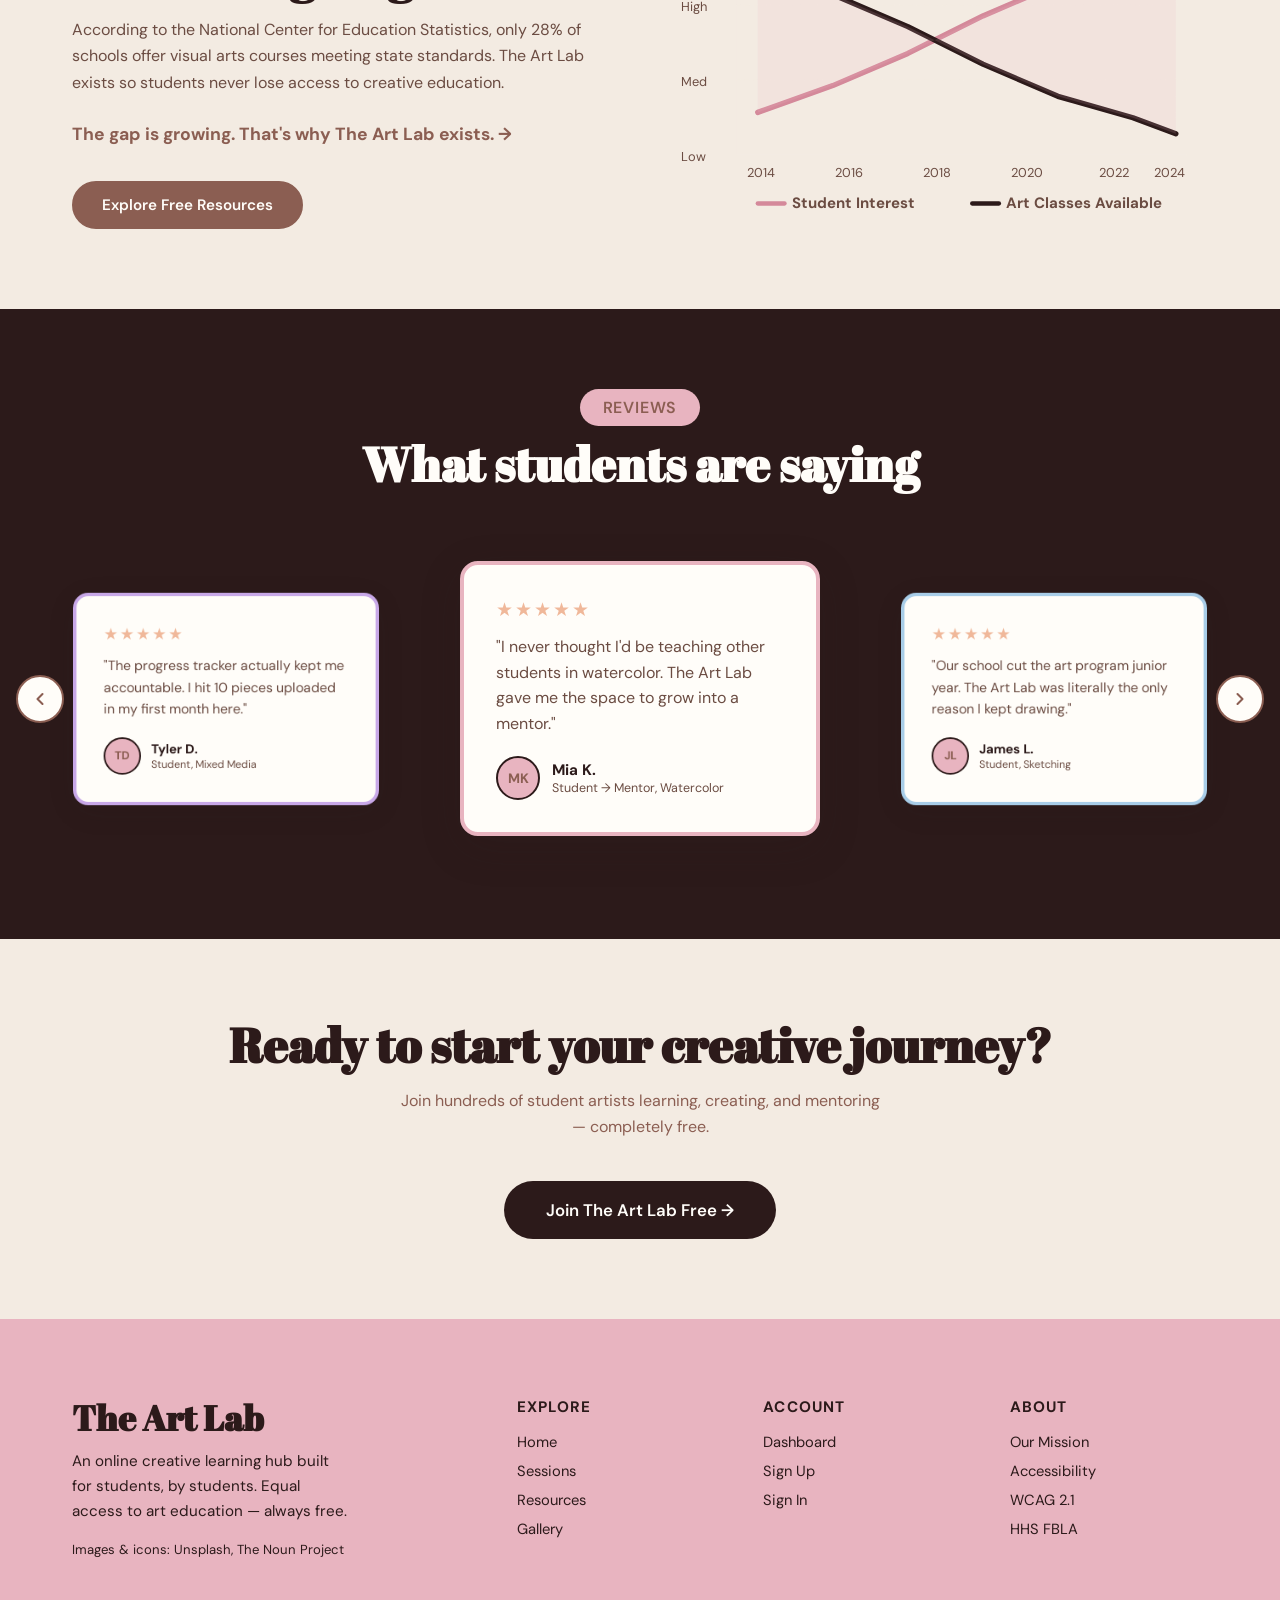
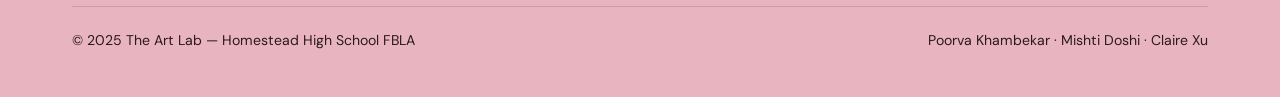
==== commit 14db6192: "Fix palette popup readability: force light bg and dark text in all modes Co-Authored-By: Claude Sonn" ====
--- a/index.html
+++ b/index.html
@@ -44,7 +44,7 @@
       <div style="position:relative;">
         <button class="palette-btn" id="paletteBtn" title="Choose your palette" style="display:flex;align-items:center;justify-content:center"><svg width="34" height="34" viewBox="0 0 34 34" fill="none"><path d="M17 2 A15 15 0 0 1 29.99 10.5 L17 17Z" fill="#D4899A"/><path d="M29.99 10.5 A15 15 0 0 1 29.99 23.5 L17 17Z" fill="#E68A62"/><path d="M29.99 23.5 A15 15 0 0 1 17 32 L17 17Z" fill="#D4A040"/><path d="M17 32 A15 15 0 0 1 4.01 23.5 L17 17Z" fill="#7DB06A"/><path d="M4.01 23.5 A15 15 0 0 1 4.01 10.5 L17 17Z" fill="#6AAFD4"/><path d="M4.01 10.5 A15 15 0 0 1 17 2 L17 17Z" fill="#C8A8E8"/></button>
         <div class="palette-popup" id="palettePopup">
-          <div style="font-weight:700;font-size:0.85rem;color:var(--dark);margin-bottom:0.25rem;">Your Palette</div>
+          <div style="font-weight:700;font-size:0.85rem;color:#2C1A1A;margin-bottom:0.25rem;">Your Palette</div>
           <div class="palette-option active" data-palette="warm">
             <div class="palette-swatch" style="background:linear-gradient(135deg,#E8B4C0,#F5D5A0)"></div> Default
           </div>
--- a/css/style.css
+++ b/css/style.css
@@ -28,6 +28,22 @@
 }
 
 /* Palette themes */
+[data-palette="ocean"] {
+  --bg:#F0F6FA; --bg2:#E2EDF5; --primary:#A8CDE8; --primary-d:#6AAFD4;
+  --accent:#3A6B8B; --accent2:#5B96B8; --dark:#1A2C38; --mid:#3E6A82;
+  --highlight:#C8E8F5; --card:#F8FCFF;
+}
+[data-palette="forest"] {
+  --bg:#F2F6EE; --bg2:#E8F0E0; --primary:#A8C897; --primary-d:#7DB06A;
+  --accent:#4A7A52; --accent2:#6CA070; --dark:#1A2C1C; --mid:#3E6A46;
+  --highlight:#D0EDBB; --card:#F6FAF4;
+}
+[data-palette="sunset"] {
+  --bg:#FDF6F0; --bg2:#F7EBDF; --primary:#F0B89A; --primary-d:#E68A62;
+  --accent:#B85A28; --accent2:#D4783E; --dark:#2C1808; --mid:#7A3E1C;
+  --highlight:#F9D8A8; --card:#FFFAF6;
+}
+
 /* Dark mode — same warm-studio hues, inverted for low-light viewing */
 [data-palette="dark"] {
   --bg:#1C1410; --bg2:#251B16; --primary:#D4899A; --primary-d:#E8B4C0;
@@ -61,7 +77,9 @@
   border-bottom-color: rgba(255,255,255,0.08);
 }
 [data-palette="highcontrast"] {
-  --bg:#FFFFF0; --bg2:#FFFDE6; --primary:#0057B7; --primary-d:#003D80;
+  --bg:#FFFFF0; --bg2:#FFFDE6;
+  --primary:#5AA9FF;      /* was #0057B7 — lighter, reads clearly on black */
+  --primary-d:#0057B7;    /* old blue moves here, for use on light backgrounds */
   --accent:#1A1A1A; --accent2:#333333; --dark:#000000; --mid:#333333;
   --highlight:#FFD700; --card:#FFFFFF; --shadow:rgba(0,0,0,0.2);
   --white:#FFFFFF;
@@ -96,10 +114,12 @@
   pointer-events: none;
   z-index: 99999;
   transform: translate(-50%,-50%);
-  transition: width 0.15s, height 0.15s, border-radius 0.15s, background 0.15s;
-  mix-blend-mode: multiply;
-}
-[data-palette="dark"] #cursor { mix-blend-mode: screen; }
+  transition: width 0.15s, height 0.15s, border-radius 0.15s,
+              border-color 0.15s, background 0.15s;
+}
+#cursor.on-dark {
+  border-color: var(--highlight);
+}
 #cursor.pressed {
   width: 12px; height: 12px;
   background: var(--accent2);
@@ -114,7 +134,10 @@
   z-index: 99998;
   transform: translate(-50%,-50%);
   opacity: 0.6;
-  transition: 0.12s ease;
+  transition: 0.12s ease, background 0.15s;
+}
+#cursor-trail.on-dark {
+  background: var(--highlight);
 }
 a, button, [role="button"], input, select, textarea { cursor: none; }
 input, select, textarea { user-select: text; -webkit-user-select: text; }
@@ -261,21 +284,22 @@
 
 .palette-popup {
   position: absolute; top: 76px; right: 180px;
-  background: var(--card); border-radius: var(--radius);
-  box-shadow: 0 12px 40px var(--shadow);
+  background: #FFFDF9 !important; border-radius: var(--radius);
+  box-shadow: 0 12px 40px rgba(0,0,0,0.15);
   padding: 1.25rem;
   display: none; flex-direction: column; gap: 0.75rem;
   min-width: 180px; z-index: 2000;
   border: 1px solid rgba(139,94,82,0.1);
+  color: #2C1A1A !important;
 }
 .palette-popup.open { display: flex; animation: fadeUp 0.2s ease; }
 .palette-option {
   display: flex; align-items: center; gap: 0.75rem;
   padding: 0.5rem 0.75rem; border-radius: var(--radius-sm);
-  font-size: 0.9rem; font-weight: 500; color: var(--dark);
-  transition: var(--transition);
-}
-.palette-option:hover { background: var(--bg2); }
+  font-size: 0.9rem; font-weight: 600; color: #2C1A1A !important;
+  transition: 0.2s ease;
+}
+.palette-option:hover { background: #F3EBE2 !important; }
 .palette-option.active { background: rgba(232,180,192,0.25); }
 .palette-swatch { width: 20px; height: 20px; border-radius: 50%; border: 2px solid rgba(0,0,0,0.1); }
 
@@ -541,6 +565,13 @@
   animation: scroll 30s linear infinite;
   width: max-content;
 }
+.testi-carousel {
+  position: relative;
+  display: flex; align-items: center; justify-content: center;
+  max-width: 1300px; margin: 2.5rem auto 0; padding: 0 1rem;
+  min-height: 320px;
+  gap: 1.5rem;
+}
 .testi-stage {
   position: relative;
   width: 100%; height: 320px;
@@ -870,17 +901,17 @@
 
 /* ─── FOOTER ────────────────────────────────────────────────────────────── */
 footer {
-  background: var(--ink); color: rgba(255,255,255,0.7);
-  padding: 4rem 0 2rem;
+  background: var(--primary); color: var(--dark);
+  padding: 5rem 0 3rem;
 }
 .footer-grid { display: grid; grid-template-columns: 2fr 1fr 1fr 1fr; gap: 3rem; margin-bottom: 3rem; }
-.footer-brand h3 { font-family: 'Abril Fatface', serif; color: var(--paper); font-size: 1.6rem; margin-bottom: 0.75rem; }
-.footer-brand p { font-size: 0.9rem; max-width: 280px; }
-.footer-col h4 { color: var(--paper); font-family: 'DM Sans', sans-serif; font-size: 0.9rem; letter-spacing: 0.08em; text-transform: uppercase; margin-bottom: 1rem; }
+.footer-brand h3 { font-family: 'Abril Fatface', serif; color: var(--dark); font-size: 2.2rem; margin-bottom: 0.75rem; }
+.footer-brand p { font-size: 0.95rem; max-width: 280px; color: var(--dark); }
+.footer-col h4 { color: var(--dark); font-family: 'DM Sans', sans-serif; font-size: 0.95rem; letter-spacing: 0.08em; text-transform: uppercase; margin-bottom: 1rem; }
 .footer-col ul { list-style: none; display: flex; flex-direction: column; gap: 0.5rem; }
-.footer-col ul li a { font-size: 0.88rem; transition: var(--transition); }
-.footer-col ul li a:hover { color: var(--paper); }
-.footer-bottom { border-top: 1px solid rgba(255,255,255,0.1); padding-top: 1.5rem; display: flex; justify-content: space-between; font-size: 0.82rem; }
+.footer-col ul li a { font-size: 0.92rem; color: var(--dark); transition: var(--transition); }
+.footer-col ul li a:hover { color: var(--accent); }
+.footer-bottom { border-top: 1px solid rgba(44,26,26,0.15); padding-top: 1.5rem; display: flex; justify-content: space-between; font-size: 0.88rem; color: var(--dark); }
 
 /* ─── NOTIFICATIONS ─────────────────────────────────────────────────────── */
 .notif-badge {
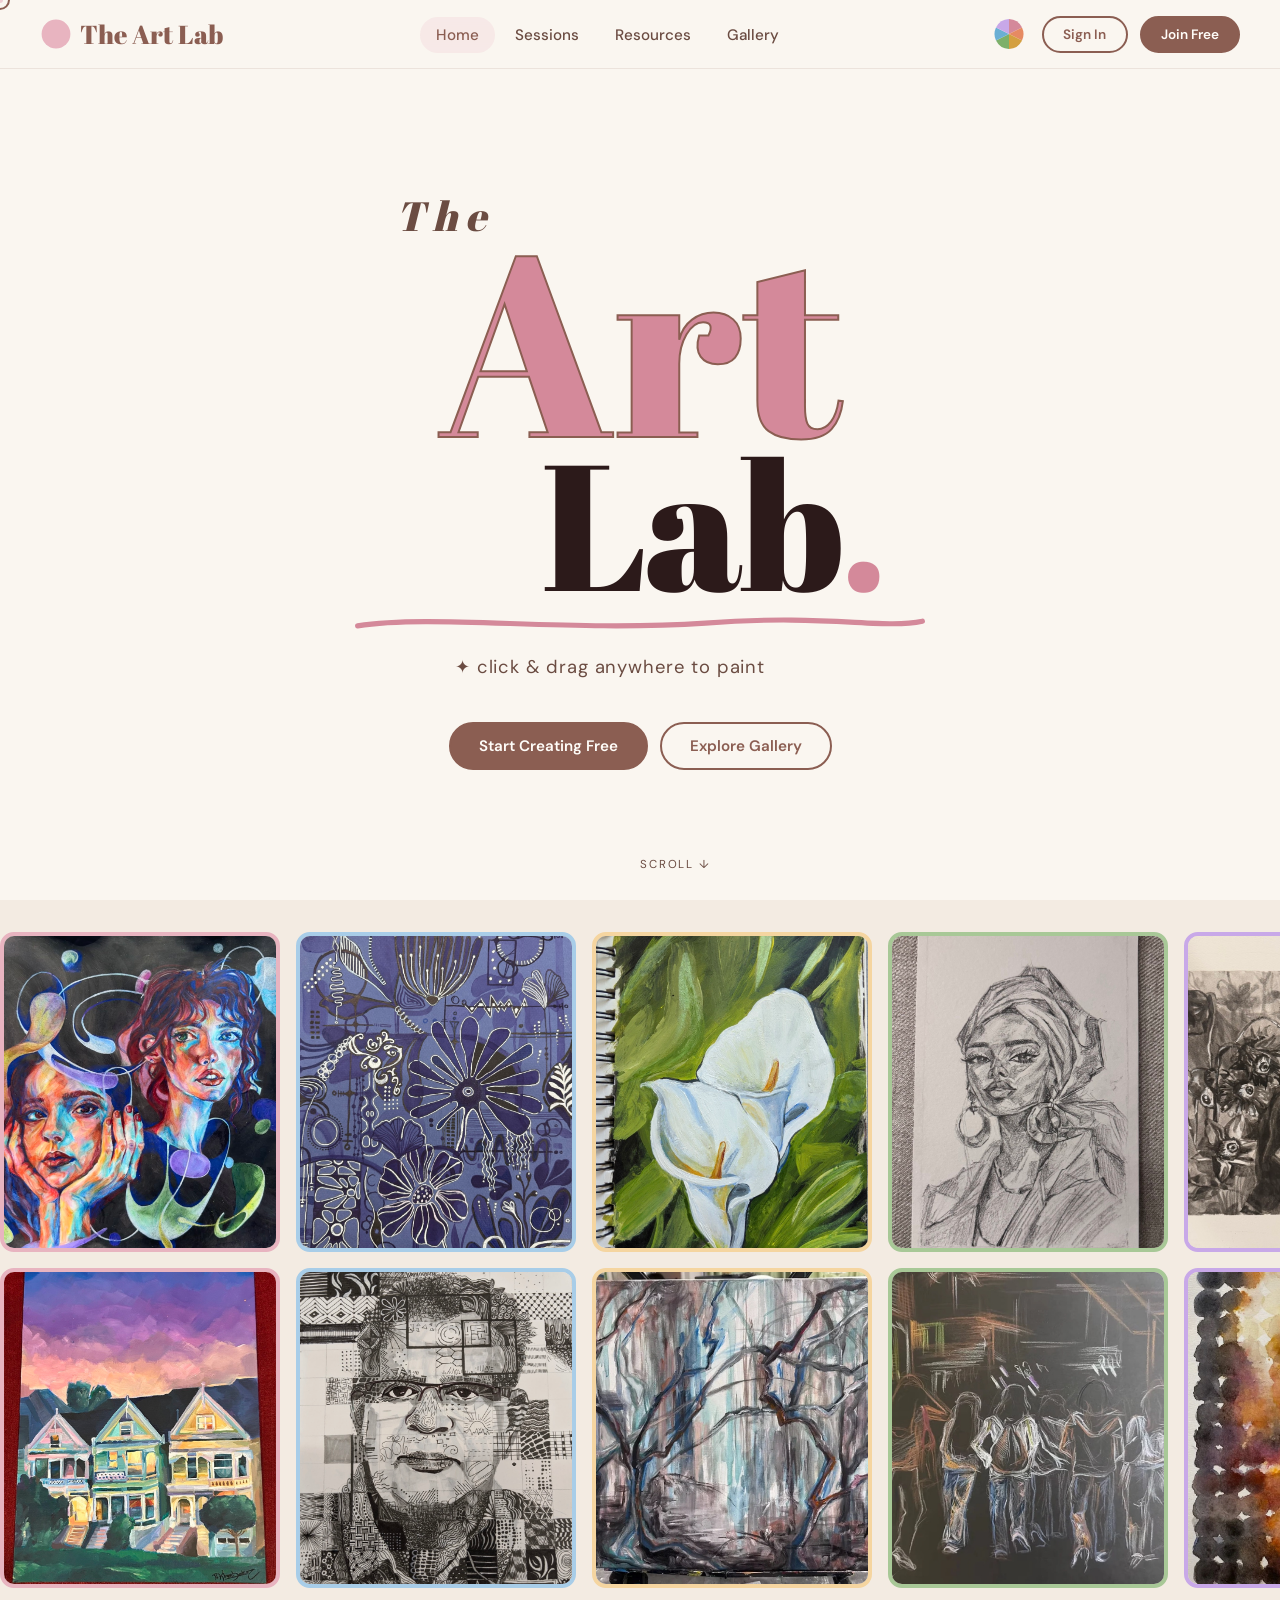
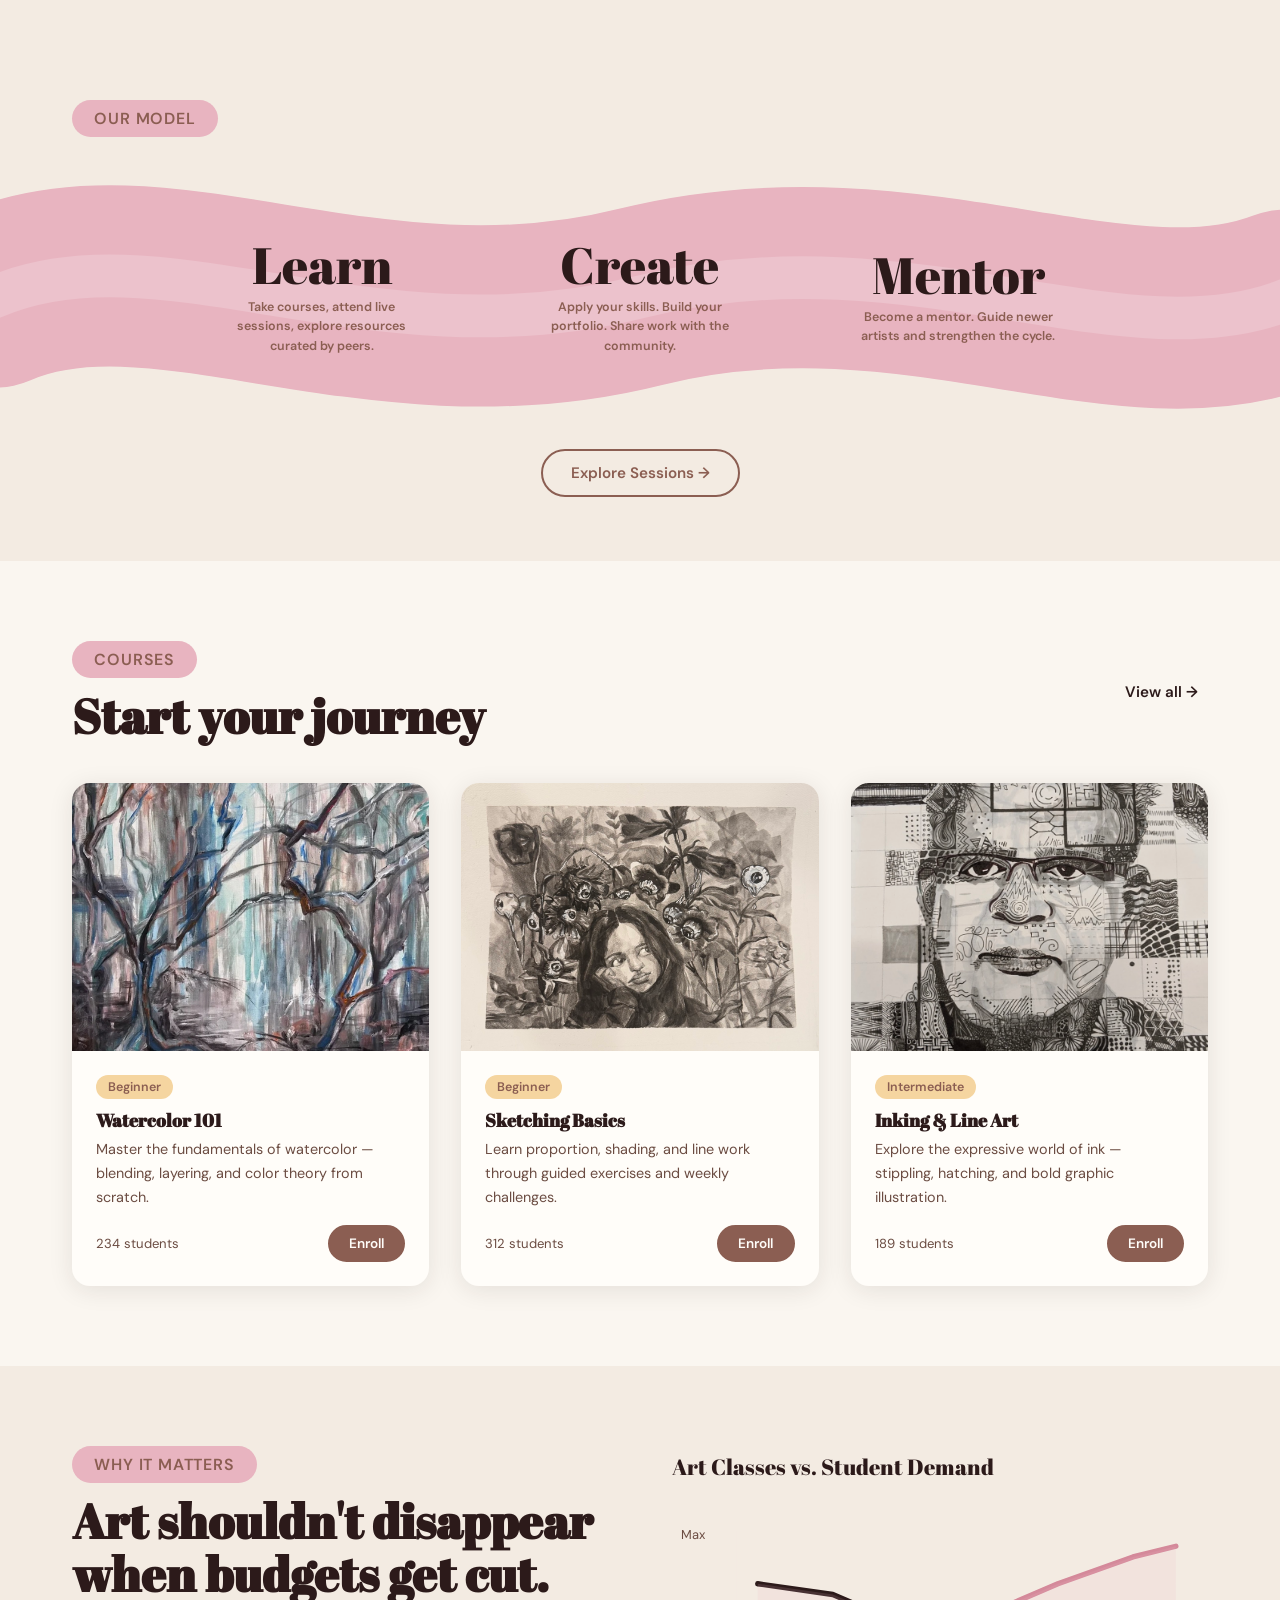
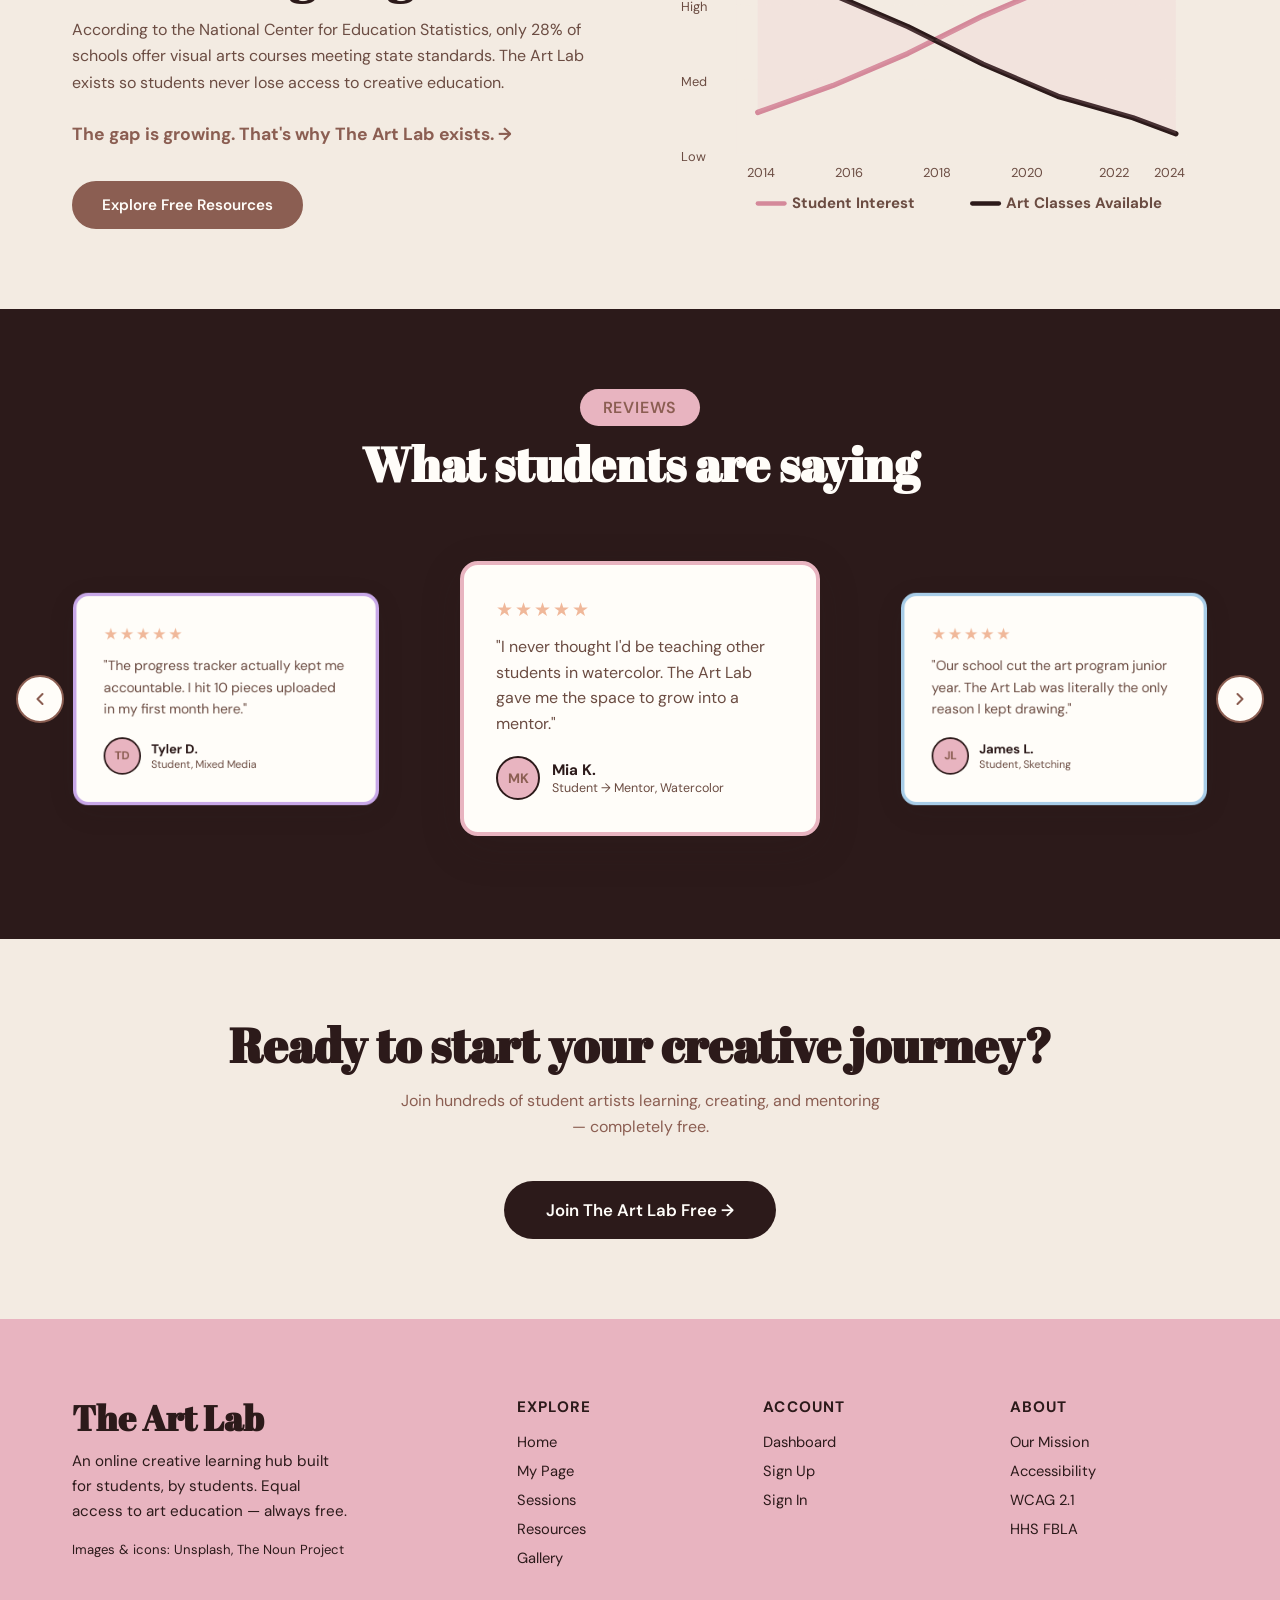
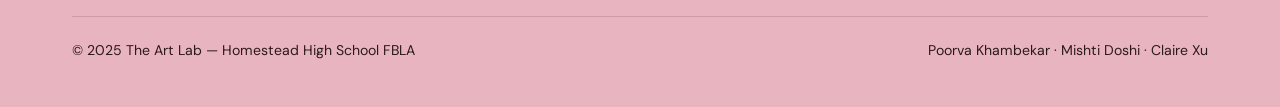
==== commit ef411a69: "Move My Page before Sessions in nav bar Co-Authored-By: Claude Sonnet 4.6 <noreply@anthropic.com>" ====
--- a/index.html
+++ b/index.html
@@ -35,11 +35,11 @@
     </a>
     <ul class="nav-links">
       <li><a href="index.html" class="active">Home</a></li>
+      <li><a href="dashboard.html">My Page</a></li>
       <li><a href="sessions.html">Sessions</a></li>
       <li><a href="resources.html">Resources</a></li>
       <li><a href="gallery.html">Gallery</a></li>
-      <li><a href="dashboard.html">My Page</a></li>
-    </ul>
+          </ul>
     <div class="nav-right">
       <div style="position:relative;">
         <button class="palette-btn" id="paletteBtn" title="Choose your palette" style="display:flex;align-items:center;justify-content:center"><svg width="34" height="34" viewBox="0 0 34 34" fill="none"><path d="M17 2 A15 15 0 0 1 29.99 10.5 L17 17Z" fill="#D4899A"/><path d="M29.99 10.5 A15 15 0 0 1 29.99 23.5 L17 17Z" fill="#E68A62"/><path d="M29.99 23.5 A15 15 0 0 1 17 32 L17 17Z" fill="#D4A040"/><path d="M17 32 A15 15 0 0 1 4.01 23.5 L17 17Z" fill="#7DB06A"/><path d="M4.01 23.5 A15 15 0 0 1 4.01 10.5 L17 17Z" fill="#6AAFD4"/><path d="M4.01 10.5 A15 15 0 0 1 17 2 L17 17Z" fill="#C8A8E8"/></button>
@@ -422,7 +422,8 @@
         <h4>Explore</h4>
         <ul>
           <li><a href="index.html">Home</a></li>
-          <li><a href="sessions.html">Sessions</a></li>
+          <li><a href="dashboard.html">My Page</a></li>
+      <li><a href="sessions.html">Sessions</a></li>
           <li><a href="resources.html">Resources</a></li>
           <li><a href="gallery.html">Gallery</a></li>
         </ul>
--- a/css/style.css
+++ b/css/style.css
@@ -283,7 +283,7 @@
 .palette-btn:hover { color: var(--accent); transform: rotate(30deg); }
 
 .palette-popup {
-  position: absolute; top: 76px; right: 180px;
+  position: absolute; top: 48px; right: 0;
   background: #FFFDF9 !important; border-radius: var(--radius);
   box-shadow: 0 12px 40px rgba(0,0,0,0.15);
   padding: 1.25rem;
@@ -1610,3 +1610,6 @@
 .graph-gap { transition: opacity 0.8s ease 1.8s; }
 #impactGraph.animated .graph-line { stroke-dashoffset: 0; }
 #impactGraph.animated .graph-gap { opacity: 0.15; }
+
+/* Dark mode button text fix */
+[data-palette="dark"] .btn-primary { color: #1C1410; }
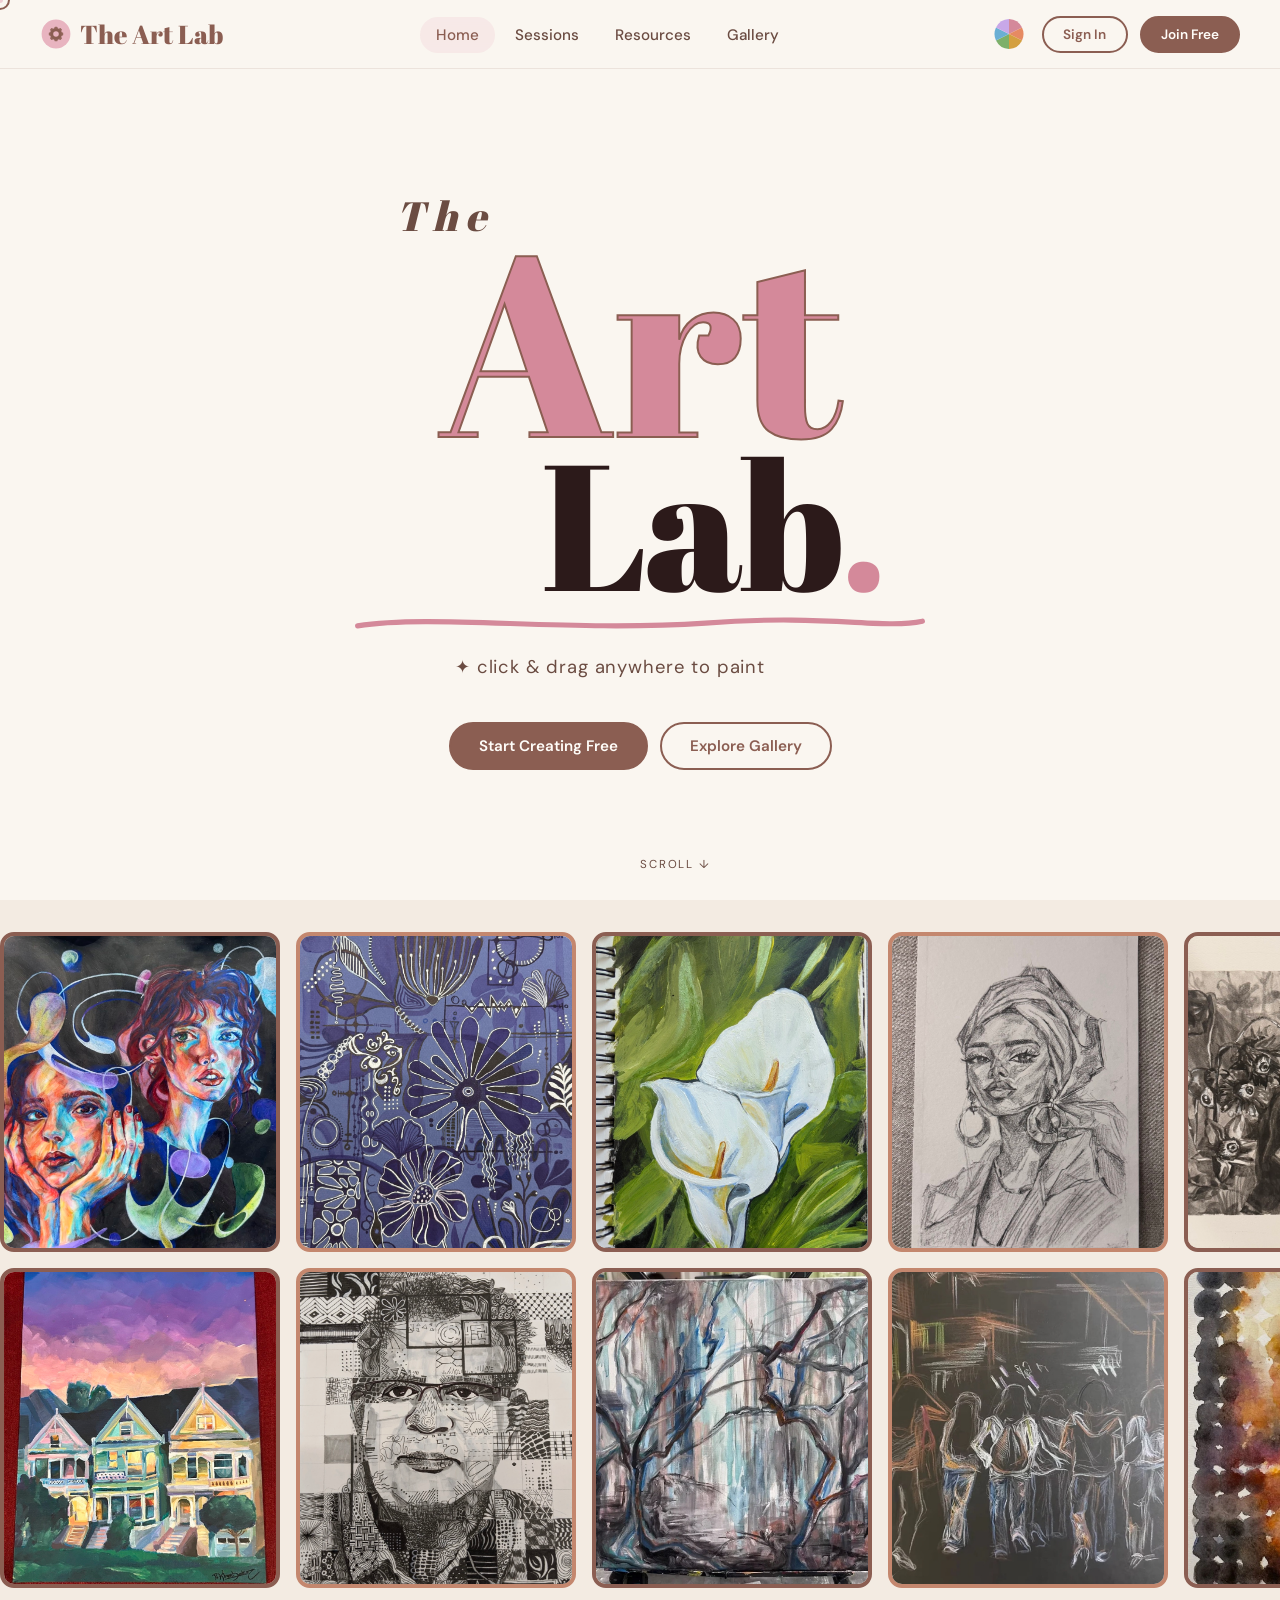
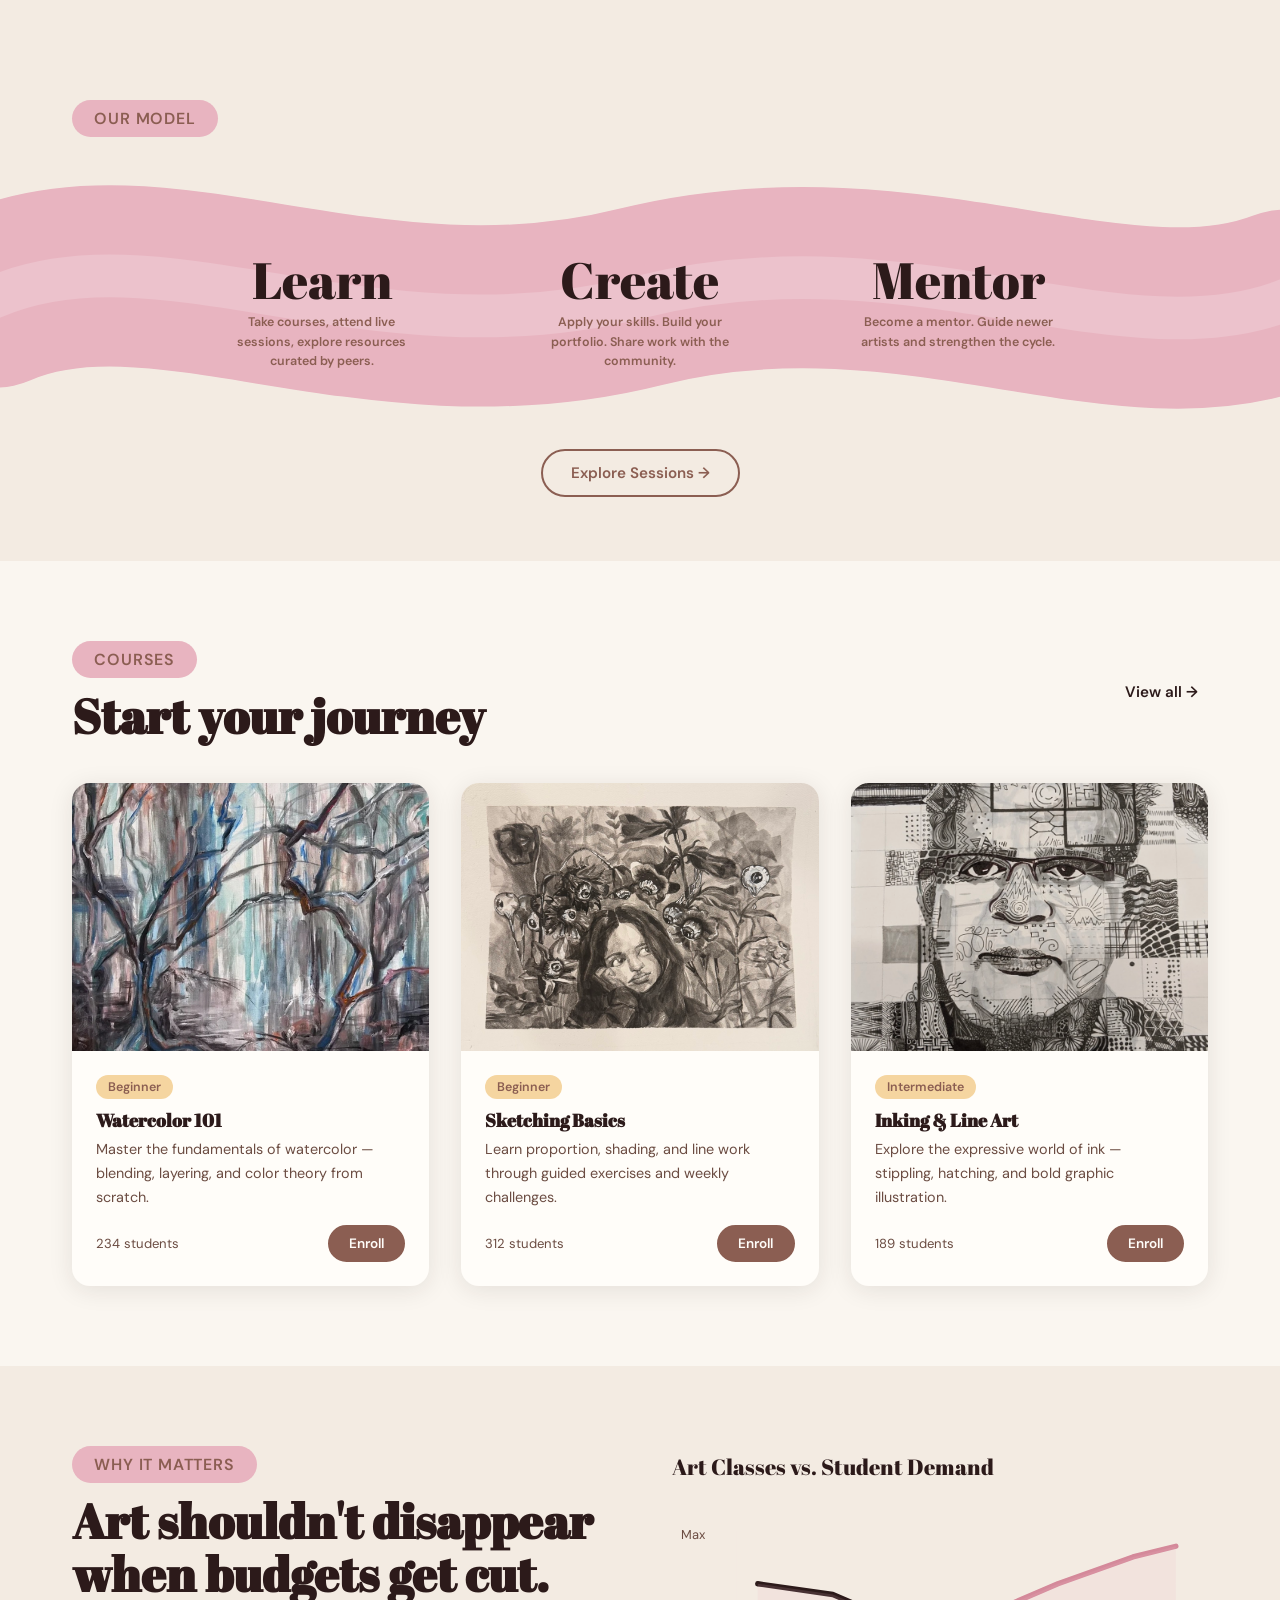
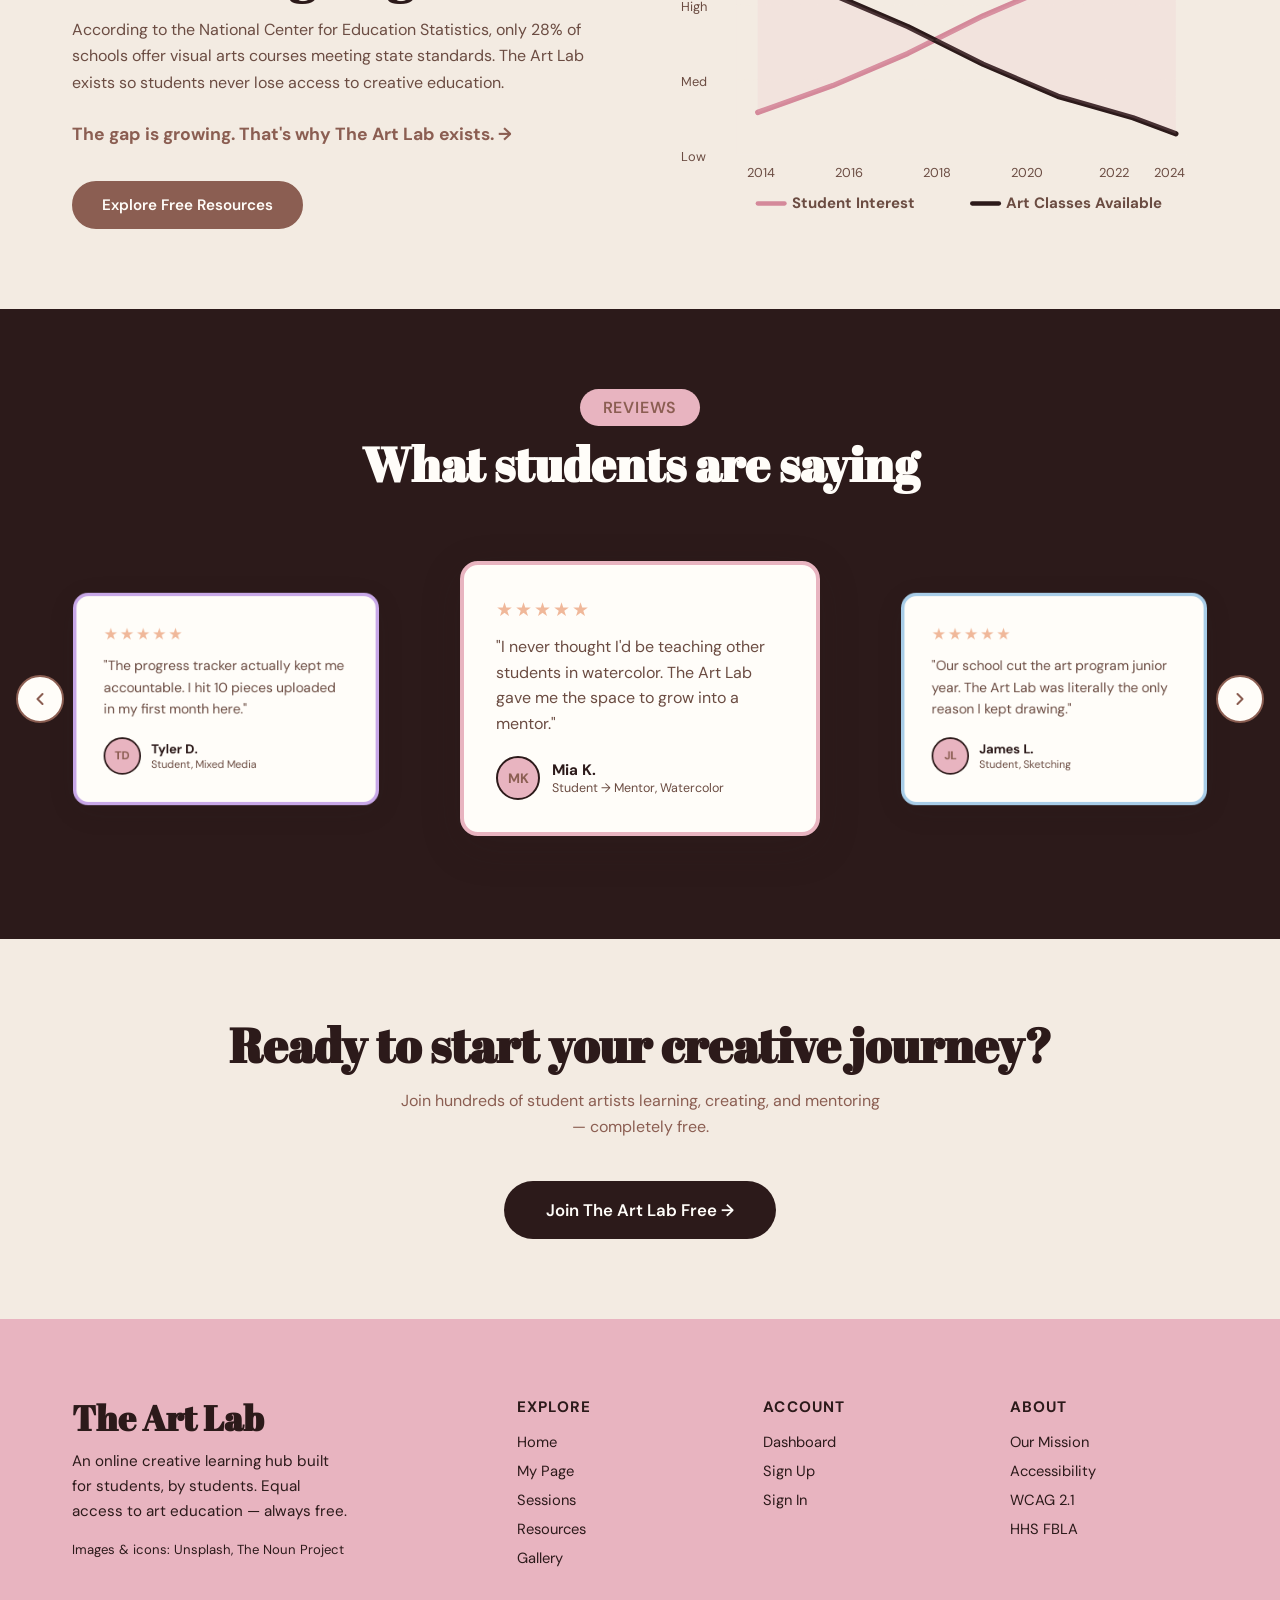
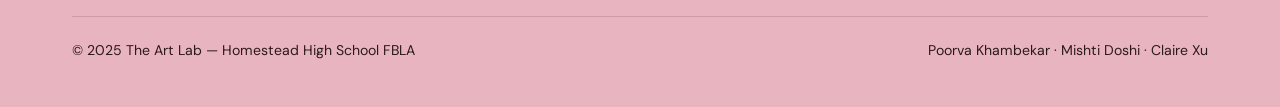
==== commit 90ee3999: "Add gear logo icon to nav on all pages Co-Authored-By: Claude Sonnet 4.6 <noreply@anthropic.com>" ====
--- a/index.html
+++ b/index.html
@@ -30,7 +30,7 @@
 <nav>
   <div class="nav-inner">
     <a href="index.html" class="nav-logo">
-      <svg viewBox="0 0 40 40" fill="none"><circle cx="20" cy="20" r="18" fill="var(--primary)"/></svg>
+      <svg viewBox="0 0 40 40" fill="none"><circle cx="20" cy="20" r="18" fill="var(--primary)"/><path d="M20 13a7 7 0 1 0 0 14 7 7 0 0 0 0-14zm0 10.5a3.5 3.5 0 1 1 0-7 3.5 3.5 0 0 1 0 7z" fill="var(--accent)"/><path d="M28.3 18.1l-1.2-.3a7.2 7.2 0 0 0-.6-1.4l.7-1a1 1 0 0 0-.1-1.3l-1.2-1.2a1 1 0 0 0-1.3-.1l-1 .7a7.2 7.2 0 0 0-1.4-.6l-.3-1.2a1 1 0 0 0-1-.7h-1.8a1 1 0 0 0-1 .7l-.3 1.2a7.2 7.2 0 0 0-1.4.6l-1-.7a1 1 0 0 0-1.3.1l-1.2 1.2a1 1 0 0 0-.1 1.3l.7 1a7.2 7.2 0 0 0-.6 1.4l-1.2.3a1 1 0 0 0-.7 1v1.8a1 1 0 0 0 .7 1l1.2.3a7.2 7.2 0 0 0 .6 1.4l-.7 1a1 1 0 0 0 .1 1.3l1.2 1.2a1 1 0 0 0 1.3.1l1-.7a7.2 7.2 0 0 0 1.4.6l.3 1.2a1 1 0 0 0 1 .7h1.8a1 1 0 0 0 1-.7l.3-1.2a7.2 7.2 0 0 0 1.4-.6l1 .7a1 1 0 0 0 1.3-.1l1.2-1.2a1 1 0 0 0 .1-1.3l-.7-1a7.2 7.2 0 0 0 .6-1.4l1.2-.3a1 1 0 0 0 .7-1v-1.8a1 1 0 0 0-.7-1zM20 24a4 4 0 1 1 0-8 4 4 0 0 1 0 8z" fill="var(--accent)" opacity="0.9"/></svg>
       The Art Lab
     </a>
     <ul class="nav-links">
--- a/css/style.css
+++ b/css/style.css
@@ -801,14 +801,10 @@
   font-size: 2rem; overflow: hidden; flex-shrink: 0;
   border: 3.5px solid transparent; background: var(--primary);
 }
-.mentor-card:nth-child(8n+1) .mentor-avatar { border-color: #E8B4C0; }
-.mentor-card:nth-child(8n+2) .mentor-avatar { border-color: #A8CDE8; }
-.mentor-card:nth-child(8n+3) .mentor-avatar { border-color: #F5D5A0; }
-.mentor-card:nth-child(8n+4) .mentor-avatar { border-color: #A8C897; }
-.mentor-card:nth-child(8n+5) .mentor-avatar { border-color: #C8A8E8; }
-.mentor-card:nth-child(8n+6) .mentor-avatar { border-color: #F0B89A; }
-.mentor-card:nth-child(8n+7) .mentor-avatar { border-color: #A8E8D4; }
-.mentor-card:nth-child(8n+8) .mentor-avatar { border-color: #E8D4A0; }
+.mentor-grid .mentor-card:nth-child(4n+1) .mentor-avatar,
+.mentor-grid .mentor-card:nth-child(4n+4) .mentor-avatar { border-color: var(--accent); }
+.mentor-grid .mentor-card:nth-child(4n+2) .mentor-avatar,
+.mentor-grid .mentor-card:nth-child(4n+3) .mentor-avatar { border-color: var(--accent2); }
 .mentor-avatar svg { width: 100%; height: 100%; display: block; }
 .mentor-name { font-weight: 700; font-size: 1.1rem; color: var(--dark); }
 .mentor-specialty { font-size: 0.85rem; color: var(--mid); margin-top: 0.2rem; }
@@ -1085,15 +1081,36 @@
   .stats-row { grid-template-columns: repeat(2,1fr); }
 }
 @media(max-width:768px) {
+  .nav-inner { padding: 0 1rem; height: 56px; }
+  .nav-logo { font-size: 1rem; gap: 0.3rem; white-space: nowrap; }
+  .nav-logo svg { width: 28px; height: 28px; }
   .grid-2,.grid-3 { grid-template-columns: 1fr; }
+  .grid-4 { grid-template-columns: 1fr 1fr; }
   .nav-links { display: none; }
   .hero-visual { display: none; }
   .hero-content { max-width: 100%; }
-  .gallery-grid { columns: 2 150px; }
   .footer-grid { grid-template-columns: 1fr; gap: 2rem; }
   .cycle-container { flex-direction: column; }
   .cycle-arrow { transform: rotate(90deg); }
   .form-row { grid-template-columns: 1fr; }
+  .hw-art { font-size: clamp(3.5rem, 16vw, 5rem); -webkit-text-stroke: 1px var(--accent); }
+  .hw-lab { font-size: clamp(2.5rem, 11vw, 3.5rem); margin-right: 5%; }
+  .hw-the { font-size: clamp(0.9rem, 2.5vw, 1.2rem); margin-left: 5%; }
+  .hero-cta-row { flex-direction: column; align-items: center; }
+  .hero-cta-row .btn { width: 100%; max-width: 280px; justify-content: center; }
+  .section { padding: 3rem 0; }
+  .container { padding: 0 1.25rem; }
+  .lcm-label { font-size: clamp(1.2rem, 5vw, 1.8rem) !important; }
+  .lcm-item p { display: none !important; }
+  .lcm-overlay { padding: 0 2% !important; }
+  .lcm-btn-row { display: none !important; }
+  .gallery-masonry { grid-template-columns: repeat(2, 1fr); }
+  .mentor-grid { grid-template-columns: 1fr; }
+  .mentor-card--photo { grid-template-columns: 1fr; height: auto; }
+  .mentor-card-photo { height: 220px; }
+  .footer-bottom { flex-direction: column; gap: 0.5rem; text-align: center; }
+  h1 { font-size: clamp(1.6rem, 5vw, 2.4rem); }
+  h2 { font-size: clamp(1.4rem, 4vw, 2rem); }
 }
 
 /* ═══════════════════════════════════════════════════════════════════════════
@@ -1274,9 +1291,10 @@
   inset: 0;
   z-index: 2;
   display: flex;
-  align-items: center;
+  flex-wrap: nowrap;
+  align-items: flex-start;
   justify-content: space-around;
-  padding: 0 8%;
+  padding: 6% 8% 0;
   pointer-events: none;
 }
 .lcm-item {
@@ -1296,6 +1314,7 @@
   color: var(--dark);
   line-height: 1.05;
   margin-bottom: 0.4rem;
+  white-space: nowrap;
 }
 .lcm-item p {
   color: var(--accent);
@@ -1370,14 +1389,8 @@
   box-sizing: border-box;
 }
 /* Cycle through 8 quirky border colors */
-.art-strip-item:nth-child(8n+1) { border-color: #E8B4C0; }
-.art-strip-item:nth-child(8n+2) { border-color: #A8CDE8; }
-.art-strip-item:nth-child(8n+3) { border-color: #F5D5A0; }
-.art-strip-item:nth-child(8n+4) { border-color: #A8C897; }
-.art-strip-item:nth-child(8n+5) { border-color: #C8A8E8; }
-.art-strip-item:nth-child(8n+6) { border-color: #F0B89A; }
-.art-strip-item:nth-child(8n+7) { border-color: #A8E8D4; }
-.art-strip-item:nth-child(8n+8) { border-color: #E8D4A0; }
+.art-strip-item:nth-child(odd)  { border-color: var(--accent); }
+.art-strip-item:nth-child(even) { border-color: var(--accent2); }
 .art-strip-item img {
   width: 100%;
   height: 100%;
@@ -1492,12 +1505,10 @@
   object-fit: cover; display: block;
 }
 .mentor-card--photo { border: 4px solid transparent; }
-.mentor-card--photo:nth-child(6n+1) { border-color: #E8B4C0; }
-.mentor-card--photo:nth-child(6n+2) { border-color: #A8CDE8; }
-.mentor-card--photo:nth-child(6n+3) { border-color: #F5D5A0; }
-.mentor-card--photo:nth-child(6n+4) { border-color: #A8C897; }
-.mentor-card--photo:nth-child(6n+5) { border-color: #C8A8E8; }
-.mentor-card--photo:nth-child(6n+6) { border-color: #F0B89A; }
+.mentor-grid .mentor-card--photo:nth-child(4n+1),
+.mentor-grid .mentor-card--photo:nth-child(4n+4) { border-color: var(--accent); }
+.mentor-grid .mentor-card--photo:nth-child(4n+2),
+.mentor-grid .mentor-card--photo:nth-child(4n+3) { border-color: var(--accent2); }
 
 /* ── Weekly calendar ─────────────────────────────────────────────────────── */
 .weekly-cal { overflow-x: auto; }
